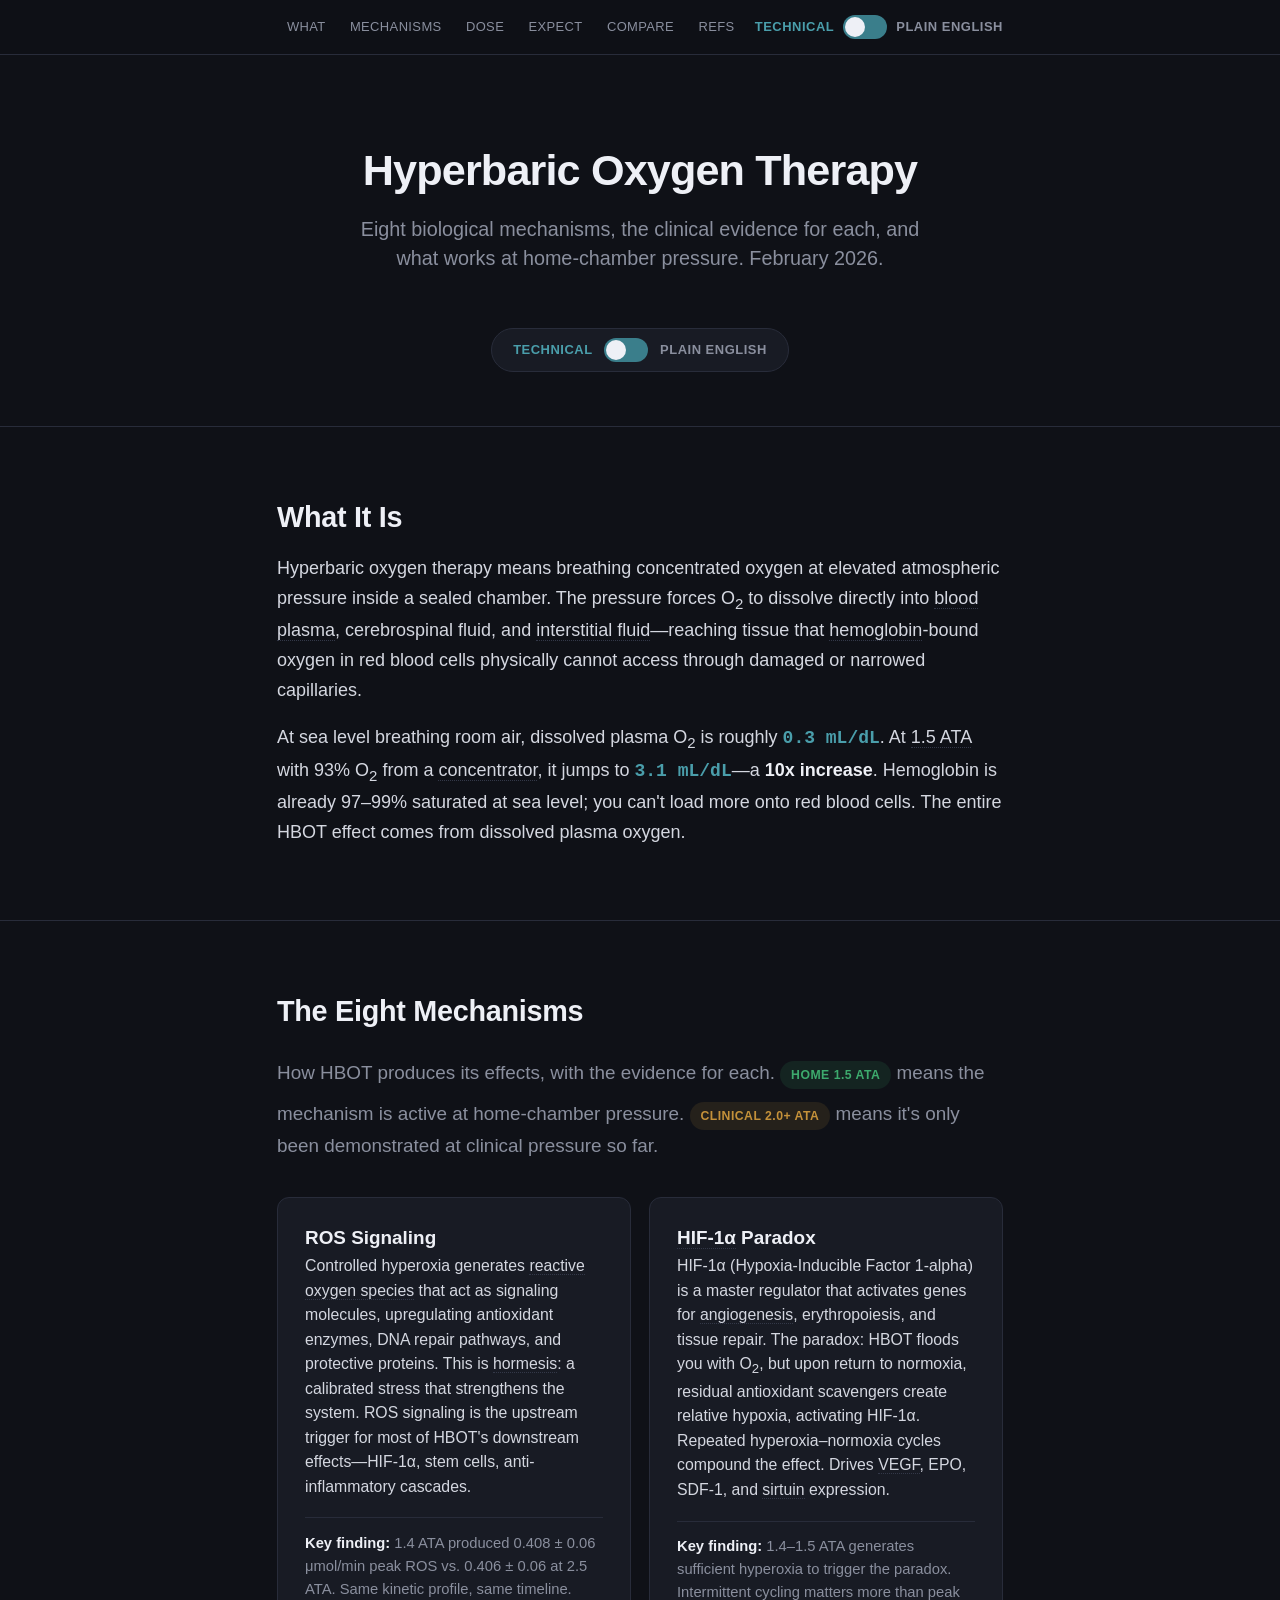
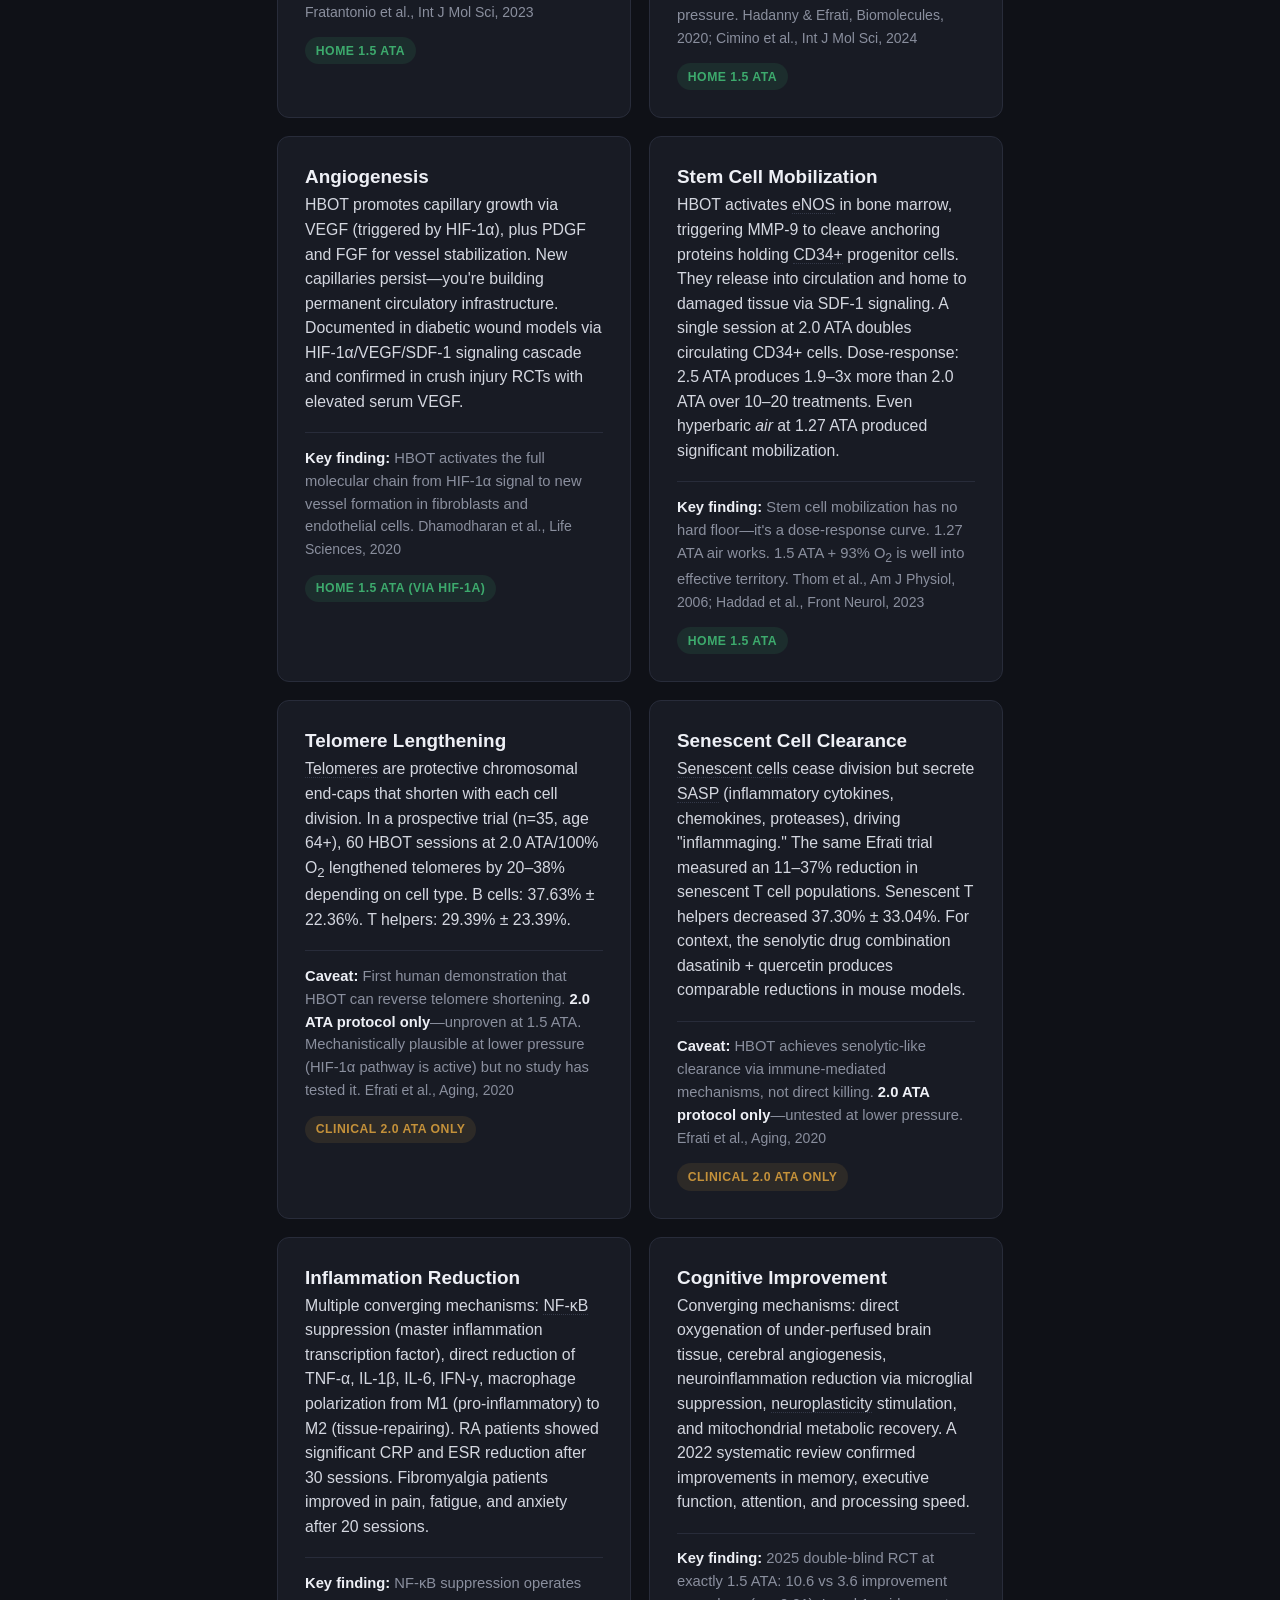
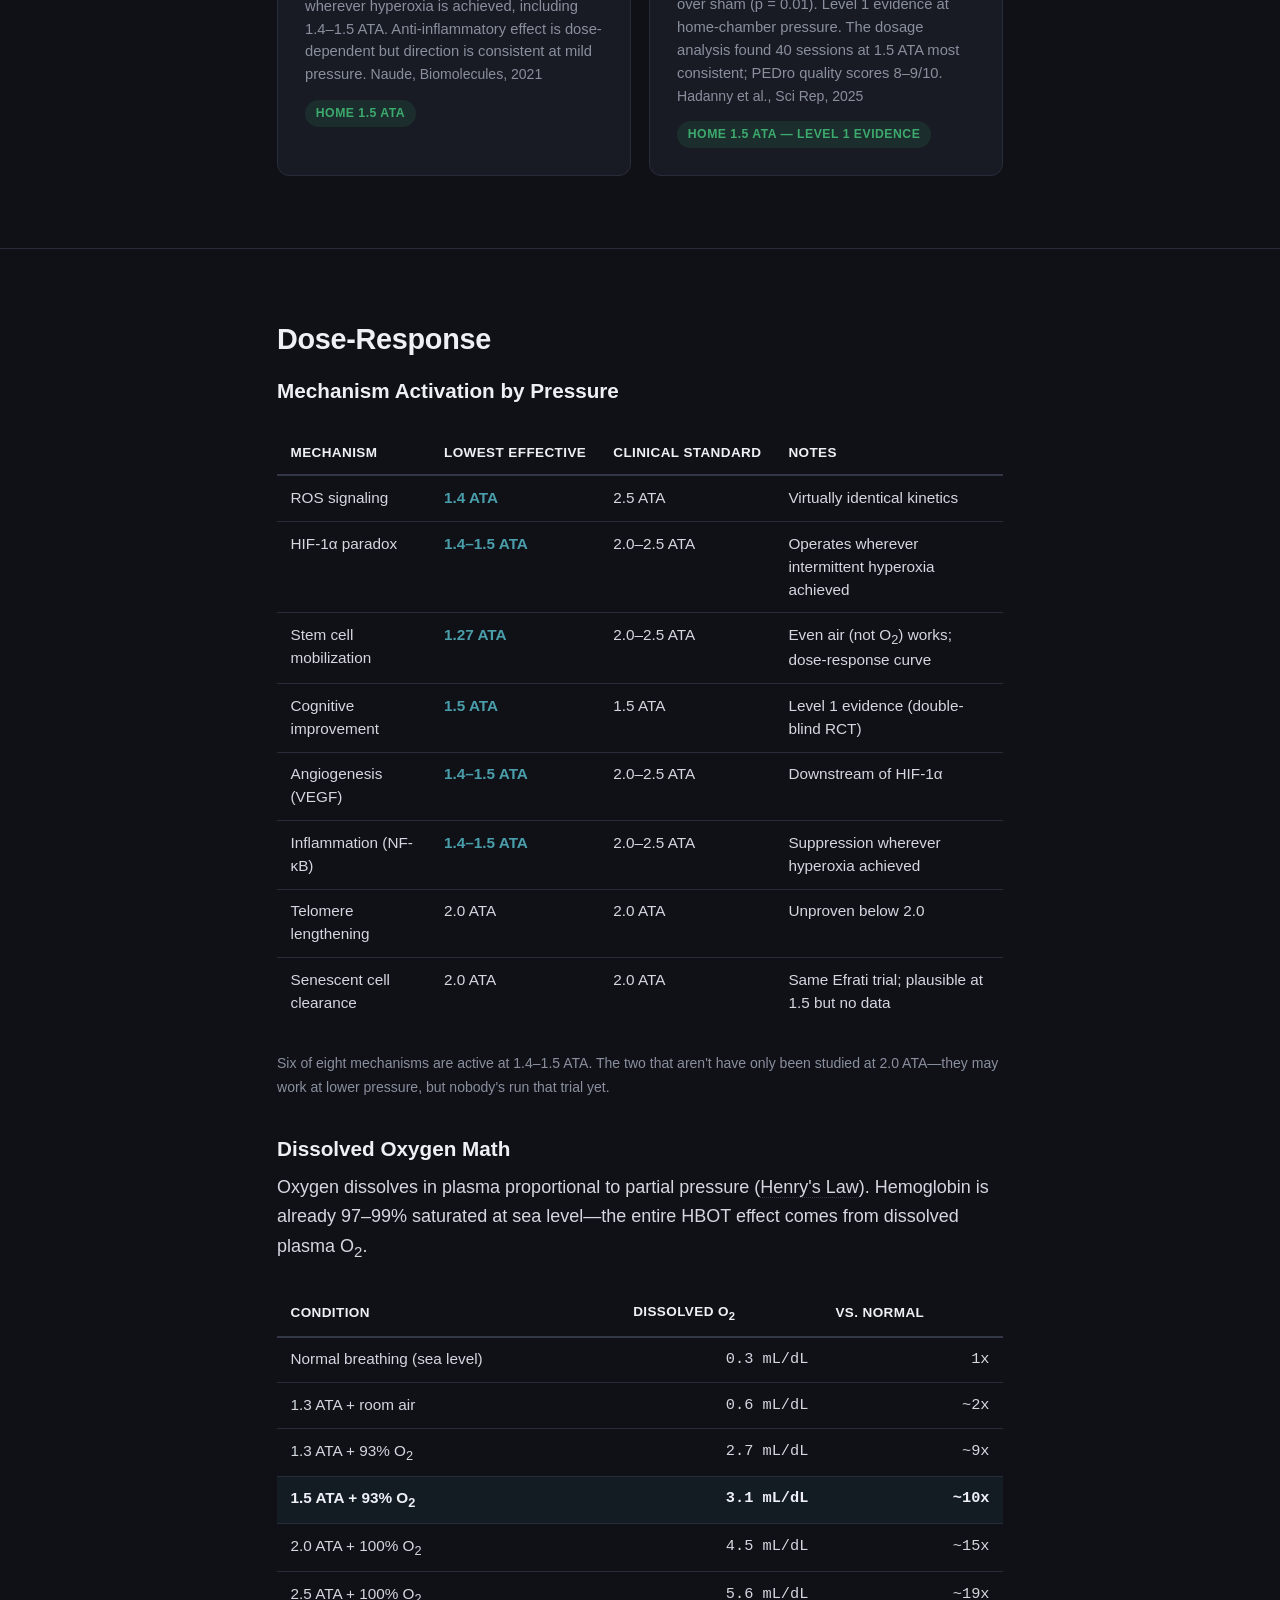
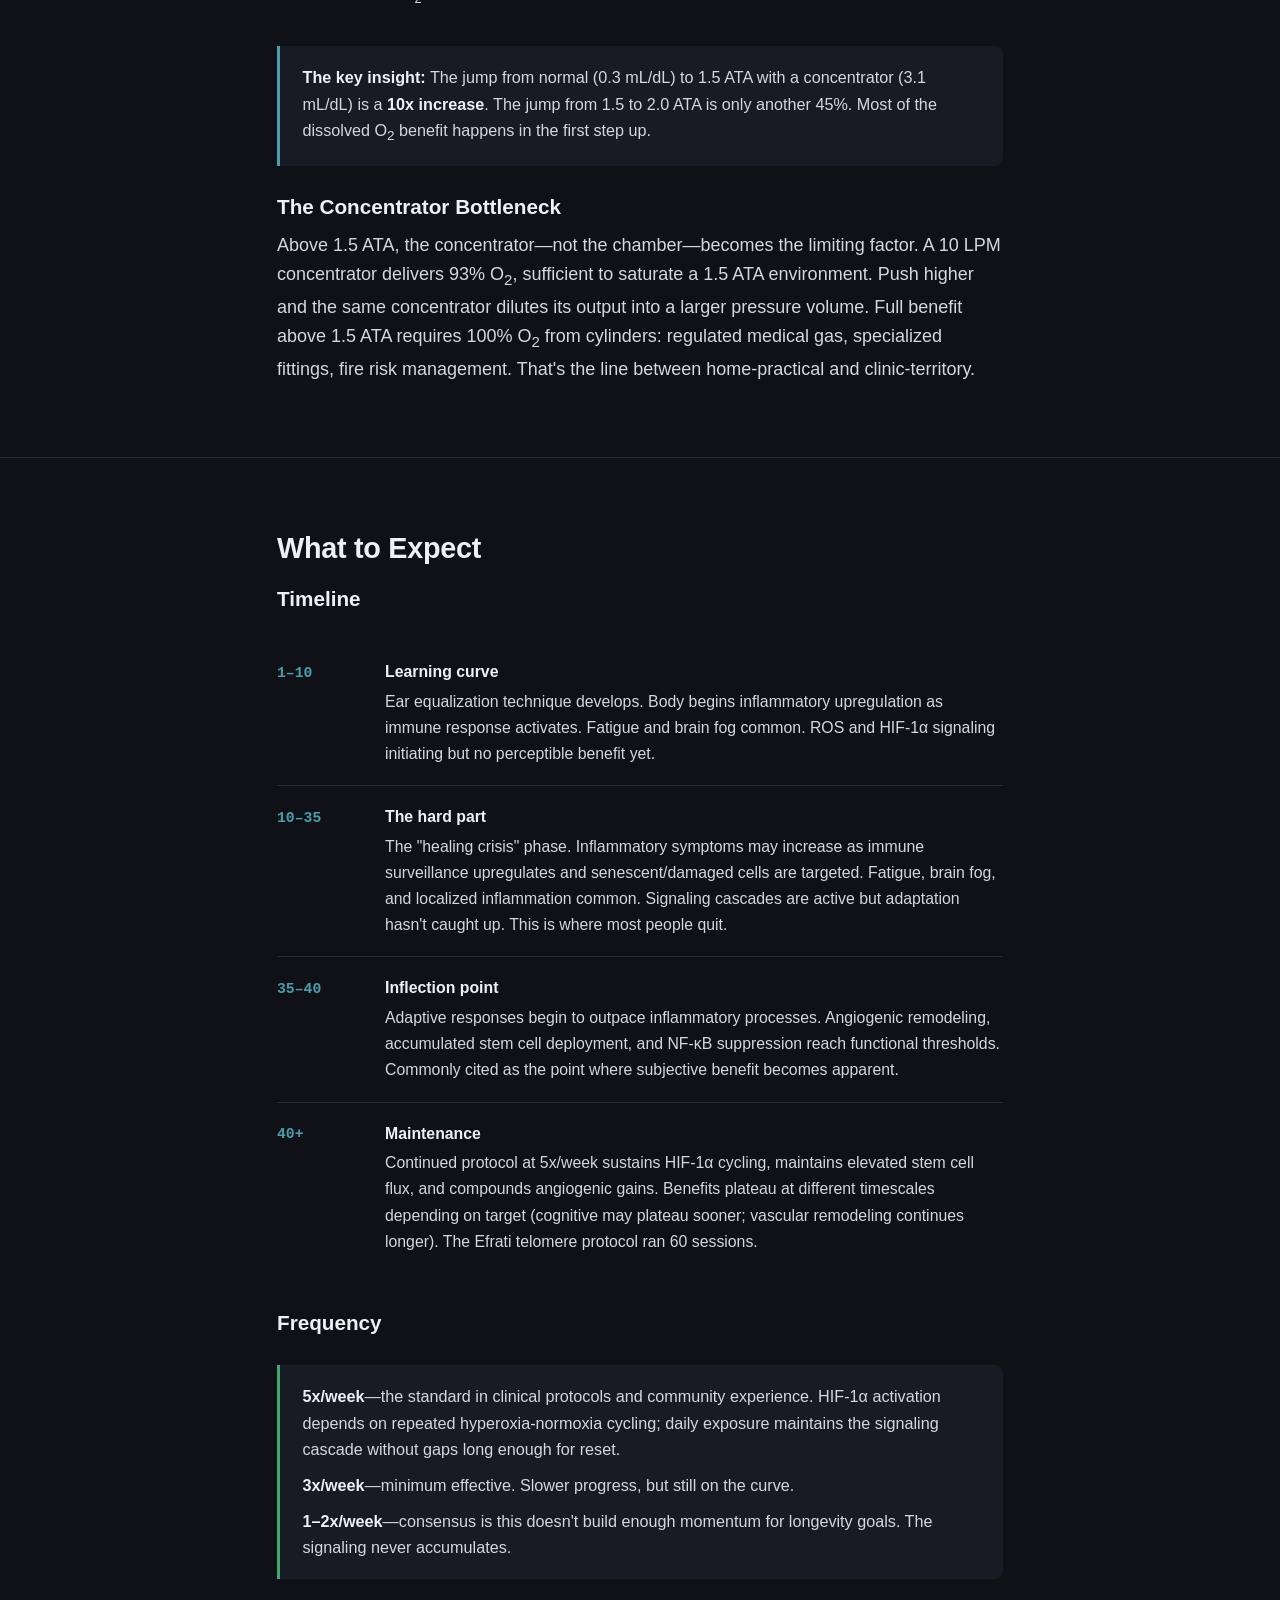
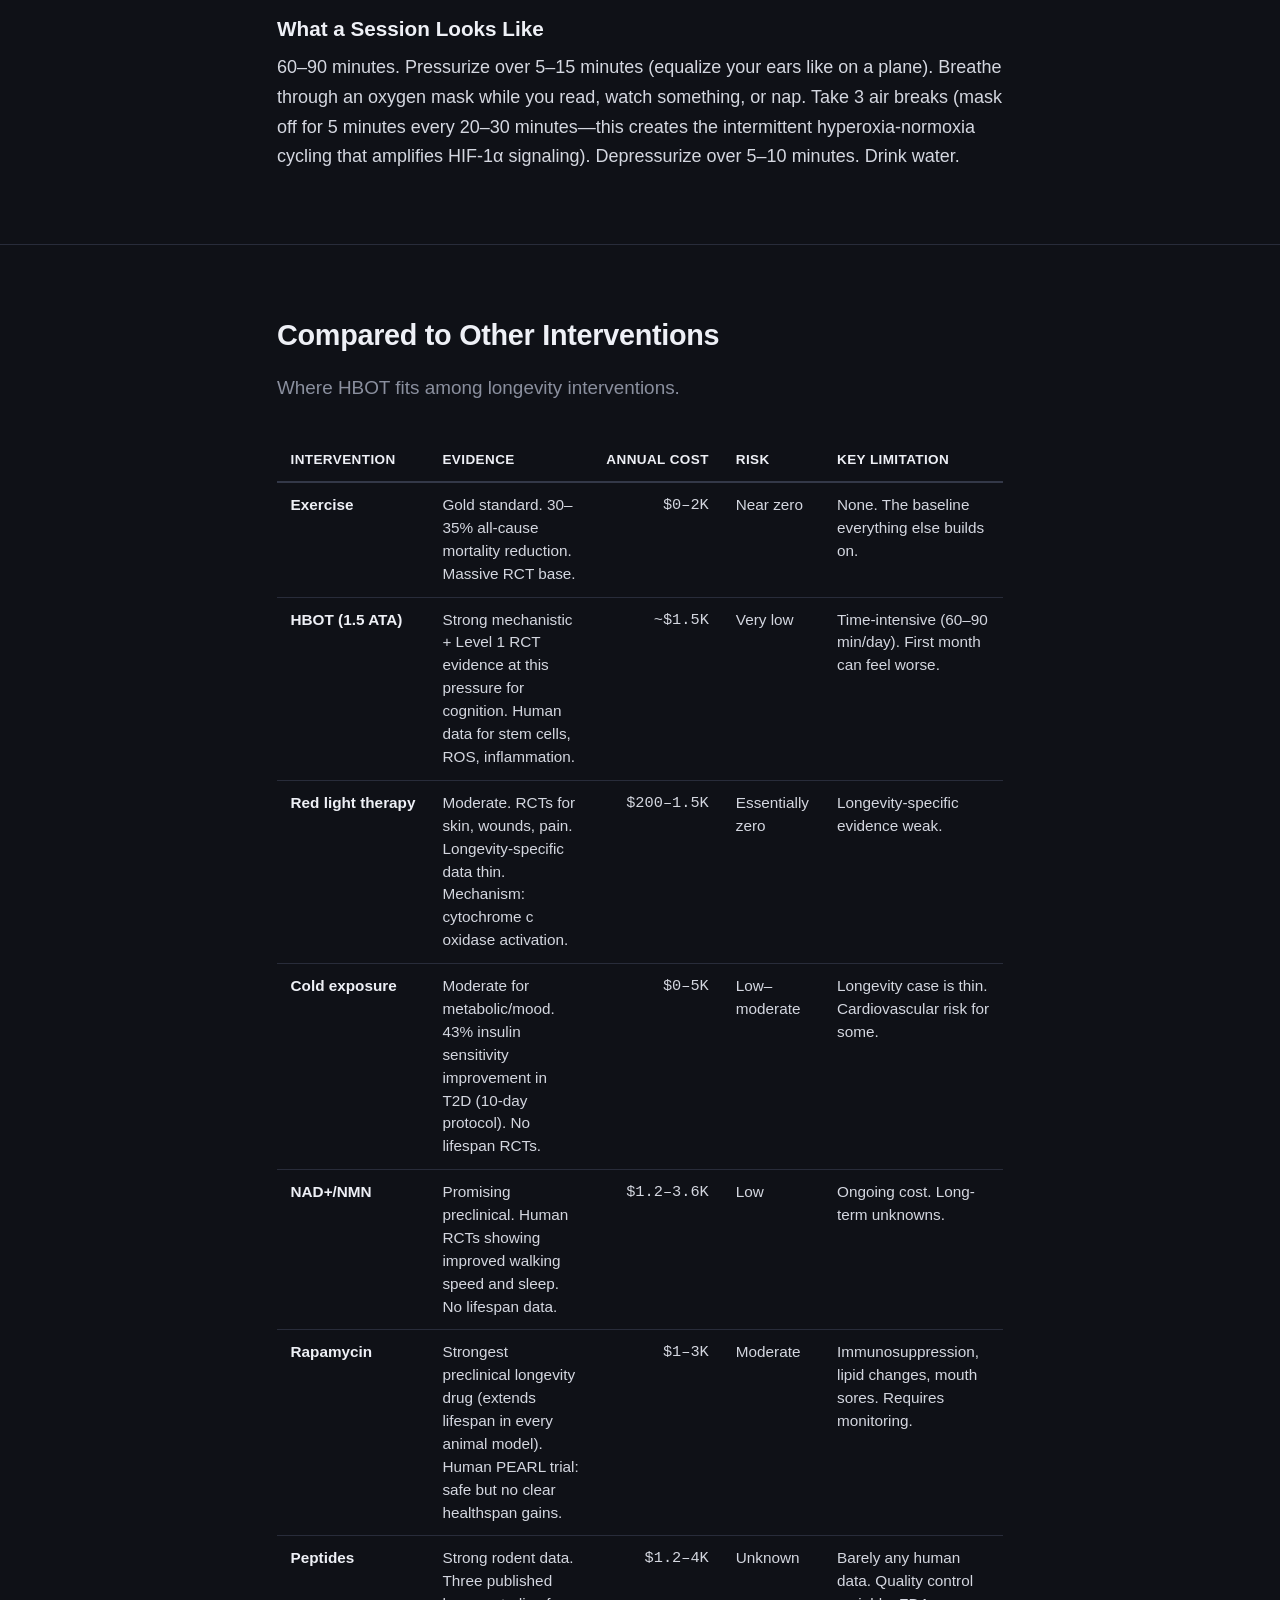
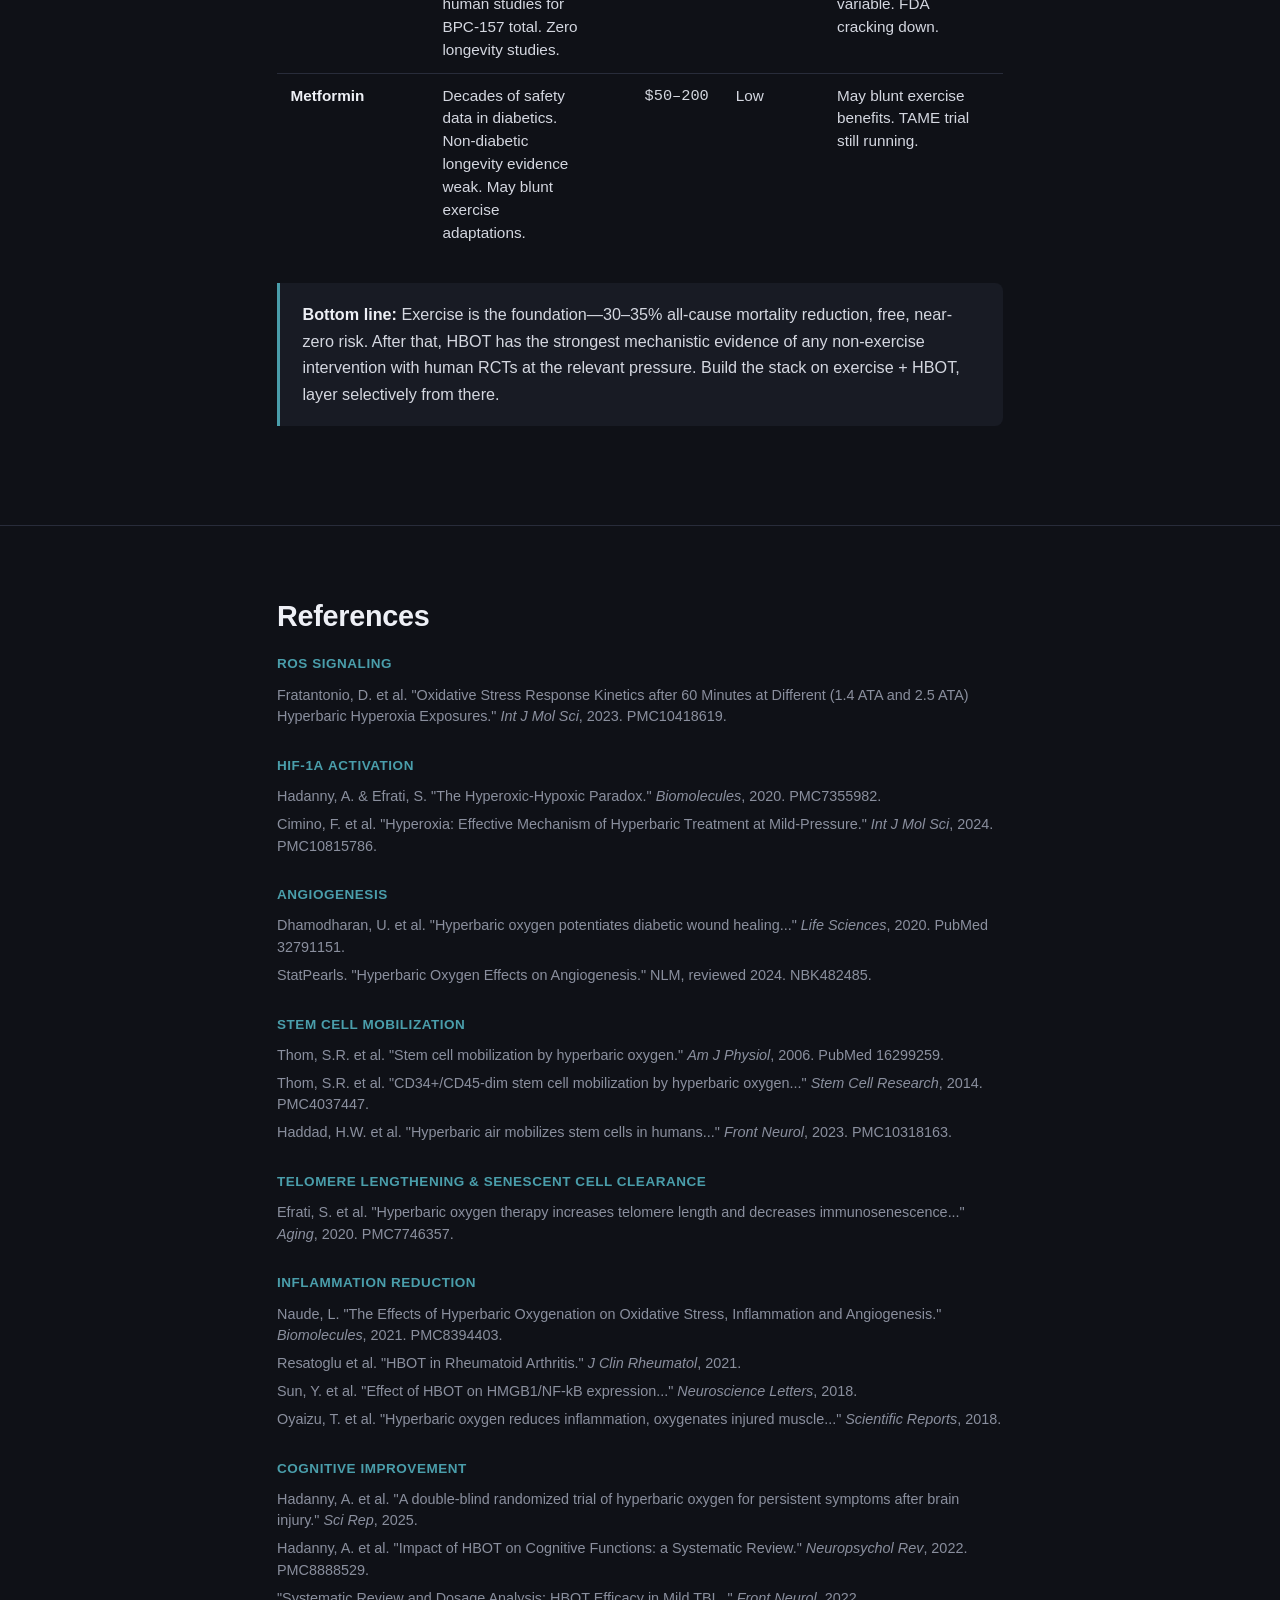
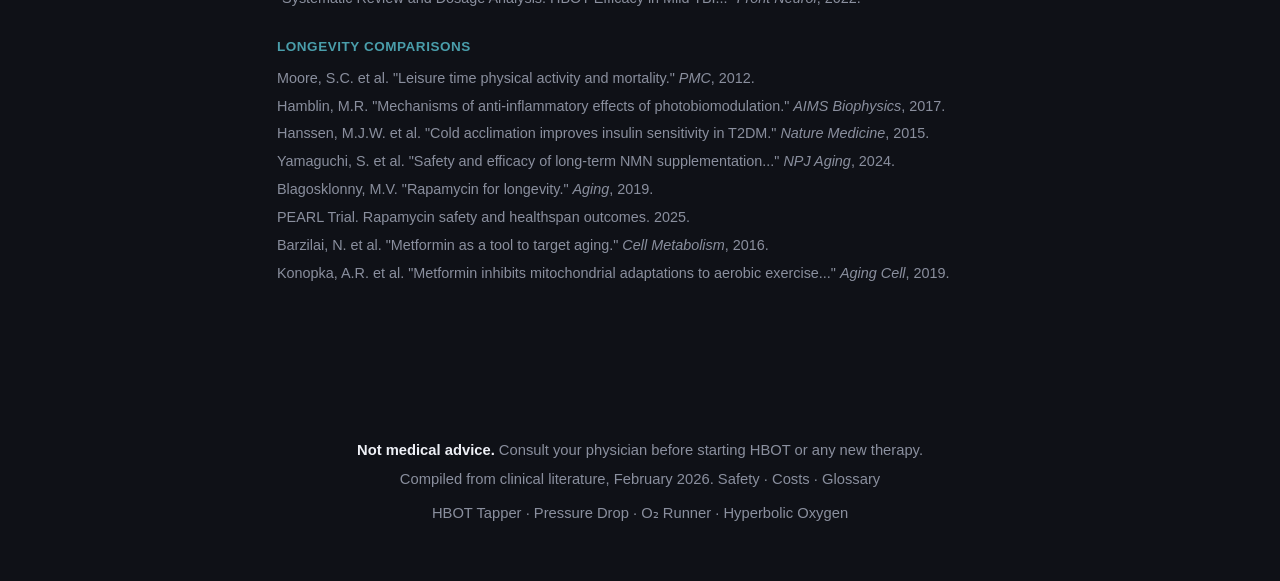
==== index.html @ 043cff7a "HBOT science site — initial deployment Eight-mechanism science reference, safety page, cost analysis" ====
<!DOCTYPE html>
<html lang="en">
<head>
<meta charset="UTF-8">
<meta name="viewport" content="width=device-width, initial-scale=1.0">
<title>HBOT Science</title>
<link rel="stylesheet" href="style.css">
</head>
<body class="mode-technical">

<!-- ── Sticky Nav ── -->
<nav class="sticky-nav">
  <div class="nav-inner">
    <div class="nav-links">
      <a href="#what">What</a>
      <a href="#mechanisms">Mechanisms</a>
      <a href="#dose">Dose</a>
      <a href="#expect">Expect</a>
      <a href="#compare">Compare</a>
      <a href="#refs">Refs</a>
      <div class="nav-divider"></div>
      <a href="safety.html">Safety</a>
      <a href="costs.html">Costs</a>
      <a href="glossary.html">Glossary</a>
    </div>
    <div class="toggle-wrap" id="nav-toggle">
      <span class="toggle-label active" id="nav-label-tech">Technical</span>
      <div class="toggle-track technical" id="nav-track">
        <div class="toggle-knob"></div>
      </div>
      <span class="toggle-label inactive" id="nav-label-plain">Plain English</span>
    </div>
  </div>
</nav>

<!-- ── Hero ── -->
<header class="hero">
  <div class="container">
    <h1>Hyperbaric Oxygen Therapy</h1>
    <p class="subtitle">Eight biological mechanisms, the clinical evidence for each, and what works at home-chamber pressure. February 2026.</p>
    <div class="hero-toggle">
      <span class="toggle-label" id="hero-label-tech">Technical</span>
      <div class="toggle-track technical" id="hero-track">
        <div class="toggle-knob"></div>
      </div>
      <span class="toggle-label" id="hero-label-plain">Plain English</span>
    </div>
  </div>
</header>

<!-- ── What It Is ── -->
<section id="what">
  <div class="container">
    <h2>What It Is</h2>

    <div class="tech">
      <p>Hyperbaric oxygen therapy means breathing concentrated oxygen at elevated atmospheric pressure inside a sealed chamber. The pressure forces O<sub>2</sub> to dissolve directly into <a class="term" href="glossary.html#plasma">blood plasma</a>, cerebrospinal fluid, and <a class="term" href="glossary.html#interstitial-fluid">interstitial fluid</a>&mdash;reaching tissue that <a class="term" href="glossary.html#hemoglobin">hemoglobin</a>-bound oxygen in red blood cells physically cannot access through damaged or narrowed capillaries.</p>
      <p>At sea level breathing room air, dissolved plasma O<sub>2</sub> is roughly <span class="stat">0.3 mL/dL</span>. At <a class="term" href="glossary.html#ata">1.5 ATA</a> with 93% O<sub>2</sub> from a <a class="term" href="glossary.html#concentrator">concentrator</a>, it jumps to <span class="stat">3.1 mL/dL</span>&mdash;a <strong>10x increase</strong>. Hemoglobin is already 97&ndash;99% saturated at sea level; you can't load more onto red blood cells. The entire HBOT effect comes from dissolved plasma oxygen.</p>
    </div>

    <div class="plain">
      <p>HBOT means sitting in a pressurized chamber and breathing concentrated oxygen. The pressure does something your lungs alone can't: it forces oxygen to dissolve directly into your <a class="term" href="glossary.html#plasma">blood plasma</a>, letting it reach tissues that your red blood cells can't squeeze into&mdash;areas with damaged or narrowed blood vessels.</p>
      <p>The result: roughly <strong>10x more oxygen reaching your tissues</strong> than normal breathing. Your red blood cells are already maxed out at sea level&mdash;HBOT works by a completely different delivery route.</p>
    </div>
  </div>
</section>

<!-- ── 8 Mechanisms ── -->
<section id="mechanisms">
  <div class="container">
    <h2>The Eight Mechanisms</h2>
    <p class="section-intro">
      <span class="tech">How HBOT produces its effects, with the evidence for each. <span class="badge badge-home">Home 1.5 ATA</span> means the mechanism is active at home-chamber pressure. <span class="badge badge-clinical">Clinical 2.0+ ATA</span> means it's only been demonstrated at clinical pressure so far.</span>
      <span class="plain">What HBOT actually does in your body. Green means it works at home-chamber pressure. Amber means the evidence so far is only from higher-pressure clinical chambers.</span>
    </p>

    <div class="mech-grid">

      <!-- 1. ROS Signaling -->
      <div class="mech-card">
        <h3>ROS Signaling</h3>
        <div class="plain-name plain">Your cells' repair trigger</div>
        <div class="tech">
          <p>Controlled hyperoxia generates <a class="term" href="glossary.html#ros">reactive oxygen species</a> that act as signaling molecules, upregulating antioxidant enzymes, DNA repair pathways, and protective proteins. This is <a class="term" href="glossary.html#hormesis">hormesis</a>: a calibrated stress that strengthens the system. ROS signaling is the upstream trigger for most of HBOT's downstream effects&mdash;HIF-1&alpha;, stem cells, anti-inflammatory cascades.</p>
          <p class="finding"><strong>Key finding:</strong> 1.4 ATA produced 0.408 &plusmn; 0.06 &mu;mol/min peak ROS vs. 0.406 &plusmn; 0.06 at 2.5 ATA. Same kinetic profile, same timeline. <span class="cite">Fratantonio et al., Int J Mol Sci, 2023</span></p>
        </div>
        <div class="plain">
          <p>A controlled burst of extra oxygen tells your cells to switch on their repair and defense programs. The same principle behind exercise adaptation: a small stress triggers a stronger baseline. This signal kicks off most of HBOT's other benefits.</p>
          <p class="finding"><strong>Key finding:</strong> Mild home-level pressure triggered the same cellular repair signal as clinical-grade pressure. <span class="cite">Fratantonio 2023</span></p>
        </div>
        <span class="badge badge-home">Home 1.5 ATA</span>
      </div>

      <!-- 2. HIF-1a Paradox -->
      <div class="mech-card">
        <h3><a class="term" href="glossary.html#hif1a">HIF-1&alpha;</a> Paradox</h3>
        <div class="plain-name plain">Building oxygen infrastructure between sessions</div>
        <div class="tech">
          <p>HIF-1&alpha; (Hypoxia-Inducible Factor 1-alpha) is a master regulator that activates genes for <a class="term" href="glossary.html#angiogenesis">angiogenesis</a>, erythropoiesis, and tissue repair. The paradox: HBOT floods you with O<sub>2</sub>, but upon return to normoxia, residual antioxidant scavengers create relative hypoxia, activating HIF-1&alpha;. Repeated hyperoxia&ndash;normoxia cycles compound the effect. Drives <a class="term" href="glossary.html#vegf">VEGF</a>, EPO, SDF-1, and <a class="term" href="glossary.html#sirtuin">sirtuin</a> expression.</p>
          <p class="finding"><strong>Key finding:</strong> 1.4&ndash;1.5 ATA generates sufficient hyperoxia to trigger the paradox. Intermittent cycling matters more than peak pressure. <span class="cite">Hadanny &amp; Efrati, Biomolecules, 2020; Cimino et al., Int J Mol Sci, 2024</span></p>
        </div>
        <div class="plain">
          <p>After each session, your body notices oxygen dropping back to normal and thinks "we need more oxygen capacity." So it builds new blood vessels, makes more red blood cells, and recruits repair cells. You benefit <em>between</em> sessions, not just during them. Daily sessions compound this effect over weeks and months.</p>
          <p class="finding"><strong>Key finding:</strong> Home-level pressure triggers this paradox. Consistency (daily sessions) matters more than intensity. <span class="cite">Hadanny &amp; Efrati 2020</span></p>
        </div>
        <span class="badge badge-home">Home 1.5 ATA</span>
      </div>

      <!-- 3. Angiogenesis -->
      <div class="mech-card">
        <h3>Angiogenesis</h3>
        <div class="plain-name plain">Growing new blood vessels</div>
        <div class="tech">
          <p>HBOT promotes capillary growth via VEGF (triggered by HIF-1&alpha;), plus PDGF and FGF for vessel stabilization. New capillaries persist&mdash;you're building permanent circulatory infrastructure. Documented in diabetic wound models via HIF-1&alpha;/VEGF/SDF-1 signaling cascade and confirmed in crush injury RCTs with elevated serum VEGF.</p>
          <p class="finding"><strong>Key finding:</strong> HBOT activates the full molecular chain from HIF-1&alpha; signal to new vessel formation in fibroblasts and endothelial cells. <span class="cite">Dhamodharan et al., Life Sciences, 2020</span></p>
        </div>
        <div class="plain">
          <p>Your body grows new tiny blood vessels, improving circulation to areas that weren't getting enough oxygen. Once built, these vessels stay. This helps with wound healing, exercise recovery, brain function, and any tissue that's been oxygen-starved.</p>
          <p class="finding"><strong>Key finding:</strong> HBOT activates the growth factors that build new blood vessels. Clinically proven in wound healing. <span class="cite">Dhamodharan 2020</span></p>
        </div>
        <span class="badge badge-home">Home 1.5 ATA (via HIF-1&alpha;)</span>
      </div>

      <!-- 4. Stem Cell Mobilization -->
      <div class="mech-card">
        <h3>Stem Cell Mobilization</h3>
        <div class="plain-name plain">Releasing your body's repair crew</div>
        <div class="tech">
          <p>HBOT activates <a class="term" href="glossary.html#enos">eNOS</a> in bone marrow, triggering MMP-9 to cleave anchoring proteins holding <a class="term" href="glossary.html#cd34">CD34+</a> progenitor cells. They release into circulation and home to damaged tissue via SDF-1 signaling. A single session at 2.0 ATA doubles circulating CD34+ cells. Dose-response: 2.5 ATA produces 1.9&ndash;3x more than 2.0 ATA over 10&ndash;20 treatments. Even hyperbaric <em>air</em> at 1.27 ATA produced significant mobilization.</p>
          <p class="finding"><strong>Key finding:</strong> Stem cell mobilization has no hard floor&mdash;it's a dose-response curve. 1.27 ATA air works. 1.5 ATA + 93% O<sub>2</sub> is well into effective territory. <span class="cite">Thom et al., Am J Physiol, 2006; Haddad et al., Front Neurol, 2023</span></p>
        </div>
        <div class="plain">
          <p>Your bone marrow contains repair cells (stem cells) that can fix damaged tissue throughout your body. HBOT tells your bone marrow to release more of them into your bloodstream. A single session doubles the number of circulating repair cells. Even very mild pressure works&mdash;it's a dial, not a switch.</p>
          <p class="finding"><strong>Key finding:</strong> Even pressure below what home chambers provide showed measurable stem cell release. <span class="cite">Thom 2006, Haddad 2023</span></p>
        </div>
        <span class="badge badge-home">Home 1.5 ATA</span>
      </div>

      <!-- 5. Telomere Lengthening -->
      <div class="mech-card">
        <h3>Telomere Lengthening</h3>
        <div class="plain-name plain">Reversing a biological aging clock</div>
        <div class="tech">
          <p><a class="term" href="glossary.html#telomeres">Telomeres</a> are protective chromosomal end-caps that shorten with each cell division. In a prospective trial (n=35, age 64+), 60 HBOT sessions at 2.0 ATA/100% O<sub>2</sub> lengthened telomeres by 20&ndash;38% depending on cell type. B cells: 37.63% &plusmn; 22.36%. T helpers: 29.39% &plusmn; 23.39%.</p>
          <p class="finding"><strong>Caveat:</strong> First human demonstration that HBOT can reverse telomere shortening. <strong>2.0 ATA protocol only</strong>&mdash;unproven at 1.5 ATA. Mechanistically plausible at lower pressure (HIF-1&alpha; pathway is active) but no study has tested it. <span class="cite">Efrati et al., Aging, 2020</span></p>
        </div>
        <div class="plain">
          <p>Telomeres are like the plastic tips on shoelaces&mdash;they protect your DNA but get shorter every time your cells divide. A clinical trial with adults over 64 showed HBOT made them 20&ndash;38% longer over 60 sessions. That's equivalent to reversing years of biological aging in those cell populations.</p>
          <p class="finding"><strong>Caveat:</strong> This result required clinical-grade pressure (2.0 ATA). Home chambers can't replicate this protocol. It <em>might</em> work at lower pressure, but nobody's tested it yet. <span class="cite">Efrati 2020</span></p>
        </div>
        <span class="badge badge-clinical">Clinical 2.0 ATA only</span>
      </div>

      <!-- 6. Senescent Cell Clearance -->
      <div class="mech-card">
        <h3>Senescent Cell Clearance</h3>
        <div class="plain-name plain">Clearing out zombie cells</div>
        <div class="tech">
          <p><a class="term" href="glossary.html#senescent">Senescent cells</a> cease division but secrete <a class="term" href="glossary.html#sasp">SASP</a> (inflammatory cytokines, chemokines, proteases), driving "inflammaging." The same Efrati trial measured an 11&ndash;37% reduction in senescent T cell populations. Senescent T helpers decreased 37.30% &plusmn; 33.04%. For context, the senolytic drug combination dasatinib + quercetin produces comparable reductions in mouse models.</p>
          <p class="finding"><strong>Caveat:</strong> HBOT achieves senolytic-like clearance via immune-mediated mechanisms, not direct killing. <strong>2.0 ATA protocol only</strong>&mdash;untested at lower pressure. <span class="cite">Efrati et al., Aging, 2020</span></p>
        </div>
        <div class="plain">
          <p>As you age, some cells stop working but don't get recycled. They sit there releasing inflammatory molecules that damage everything around them&mdash;"zombie cells." The same clinical trial that showed telomere lengthening also showed HBOT reduced these zombie cells by 11&ndash;37%. The pharmaceutical industry is spending billions trying to achieve this with drugs.</p>
          <p class="finding"><strong>Caveat:</strong> Same as telomeres&mdash;demonstrated only at 2.0 ATA clinical pressure. Not yet tested at home-chamber levels. <span class="cite">Efrati 2020</span></p>
        </div>
        <span class="badge badge-clinical">Clinical 2.0 ATA only</span>
      </div>

      <!-- 7. Inflammation Reduction -->
      <div class="mech-card">
        <h3>Inflammation Reduction</h3>
        <div class="plain-name plain">Turning down chronic inflammation</div>
        <div class="tech">
          <p>Multiple converging mechanisms: <a class="term" href="glossary.html#nfkb">NF-&kappa;B</a> suppression (master inflammation transcription factor), direct reduction of TNF-&alpha;, IL-1&beta;, IL-6, IFN-&gamma;, macrophage polarization from M1 (pro-inflammatory) to M2 (tissue-repairing). RA patients showed significant CRP and ESR reduction after 30 sessions. Fibromyalgia patients improved in pain, fatigue, and anxiety after 20 sessions.</p>
          <p class="finding"><strong>Key finding:</strong> NF-&kappa;B suppression operates wherever hyperoxia is achieved, including 1.4&ndash;1.5 ATA. Anti-inflammatory effect is dose-dependent but direction is consistent at mild pressure. <span class="cite">Naude, Biomolecules, 2021</span></p>
        </div>
        <div class="plain">
          <p>Chronic low-grade inflammation drives heart disease, cognitive decline, autoimmune conditions, chronic pain, and accelerated aging. HBOT suppresses the master switch for inflammatory genes and directly reduces the molecules that cause pain, swelling, and fatigue. Patients with rheumatoid arthritis and fibromyalgia showed significant improvement.</p>
          <p class="finding"><strong>Key finding:</strong> The anti-inflammatory mechanism works at home-chamber pressure. Daily mild sessions may match or exceed weekly clinical sessions through accumulated exposure. <span class="cite">Naude 2021</span></p>
        </div>
        <span class="badge badge-home">Home 1.5 ATA</span>
      </div>

      <!-- 8. Cognitive Improvement -->
      <div class="mech-card">
        <h3>Cognitive Improvement</h3>
        <div class="plain-name plain">More oxygen to the brain</div>
        <div class="tech">
          <p>Converging mechanisms: direct oxygenation of under-perfused brain tissue, cerebral angiogenesis, neuroinflammation reduction via microglial suppression, <a class="term" href="glossary.html#neuroplasticity">neuroplasticity</a> stimulation, and mitochondrial metabolic recovery. A 2022 systematic review confirmed improvements in memory, executive function, attention, and processing speed.</p>
          <p class="finding"><strong>Key finding:</strong> 2025 double-blind RCT at exactly 1.5 ATA: 10.6 vs 3.6 improvement over sham (p = 0.01). Level 1 evidence at home-chamber pressure. The dosage analysis found 40 sessions at 1.5 ATA most consistent; PEDro quality scores 8&ndash;9/10. <span class="cite">Hadanny et al., Sci Rep, 2025</span></p>
        </div>
        <div class="plain">
          <p>Your brain uses 20% of your body's oxygen despite being 2% of your weight. When oxygen delivery declines&mdash;from injury, aging, or inflammation&mdash;cognitive function declines with it. HBOT improves brain function by delivering oxygen to starved tissue, growing new blood vessels in the brain, and reducing neuroinflammation.</p>
          <p class="finding"><strong>Key finding:</strong> A gold-standard clinical trial (double-blind, randomized) at 1.5 ATA&mdash;exactly home-chamber pressure&mdash;showed significant cognitive improvement over placebo. 40 sessions was the sweet spot. <span class="cite">Hadanny 2025</span></p>
        </div>
        <span class="badge badge-home">Home 1.5 ATA &mdash; Level 1 evidence</span>
      </div>

    </div>
  </div>
</section>

<!-- ── Dose-Response ── -->
<section id="dose">
  <div class="container">
    <h2>Dose-Response</h2>

    <div class="tech">
      <h3>Mechanism Activation by Pressure</h3>
      <div class="table-wrap">
        <table>
          <thead>
            <tr><th>Mechanism</th><th>Lowest Effective</th><th>Clinical Standard</th><th>Notes</th></tr>
          </thead>
          <tbody>
            <tr><td>ROS signaling</td><td class="accent">1.4 ATA</td><td>2.5 ATA</td><td>Virtually identical kinetics</td></tr>
            <tr><td>HIF-1&alpha; paradox</td><td class="accent">1.4&ndash;1.5 ATA</td><td>2.0&ndash;2.5 ATA</td><td>Operates wherever intermittent hyperoxia achieved</td></tr>
            <tr><td>Stem cell mobilization</td><td class="accent">1.27 ATA</td><td>2.0&ndash;2.5 ATA</td><td>Even air (not O<sub>2</sub>) works; dose-response curve</td></tr>
            <tr><td>Cognitive improvement</td><td class="accent">1.5 ATA</td><td>1.5 ATA</td><td>Level 1 evidence (double-blind RCT)</td></tr>
            <tr><td>Angiogenesis (VEGF)</td><td class="accent">1.4&ndash;1.5 ATA</td><td>2.0&ndash;2.5 ATA</td><td>Downstream of HIF-1&alpha;</td></tr>
            <tr><td>Inflammation (NF-&kappa;B)</td><td class="accent">1.4&ndash;1.5 ATA</td><td>2.0&ndash;2.5 ATA</td><td>Suppression wherever hyperoxia achieved</td></tr>
            <tr><td>Telomere lengthening</td><td>2.0 ATA</td><td>2.0 ATA</td><td>Unproven below 2.0</td></tr>
            <tr><td>Senescent cell clearance</td><td>2.0 ATA</td><td>2.0 ATA</td><td>Same Efrati trial; plausible at 1.5 but no data</td></tr>
          </tbody>
        </table>
      </div>
      <p class="table-note">Six of eight mechanisms are active at 1.4&ndash;1.5 ATA. The two that aren't have only been studied at 2.0 ATA&mdash;they may work at lower pressure, but nobody's run that trial yet.</p>
    </div>

    <div class="plain">
      <h3>What Works at Home Pressure vs. What Needs a Clinic</h3>
      <div class="table-wrap">
        <table>
          <thead>
            <tr><th>Mechanism</th><th>Works at Home?</th><th>Notes</th></tr>
          </thead>
          <tbody>
            <tr><td>Cellular repair signal (ROS)</td><td class="accent">Yes</td><td>Identical to clinical-grade chambers</td></tr>
            <tr><td>Oxygen infrastructure building (HIF-1&alpha;)</td><td class="accent">Yes</td><td>Daily home use may beat occasional clinic visits</td></tr>
            <tr><td>Stem cell release</td><td class="accent">Yes</td><td>Even milder pressure than home chambers works</td></tr>
            <tr><td>Brain function improvement</td><td class="accent">Yes</td><td>Gold-standard trial done at exactly home pressure</td></tr>
            <tr><td>New blood vessel growth</td><td class="accent">Yes</td><td>Triggered by the same pathway as HIF-1&alpha;</td></tr>
            <tr><td>Inflammation reduction</td><td class="accent">Yes</td><td>The mechanism works wherever extra oxygen is present</td></tr>
            <tr><td>Telomere lengthening</td><td>Unproven</td><td>Only tested at clinical pressure so far</td></tr>
            <tr><td>Zombie cell clearance</td><td>Unproven</td><td>Plausible but no data yet</td></tr>
          </tbody>
        </table>
      </div>
      <p class="table-note">Six of eight mechanisms work at home pressure. The other two might&mdash;they just haven't been tested yet.</p>
    </div>

    <h3 style="margin-top: 2rem;">Dissolved Oxygen Math</h3>
    <div class="tech">
      <p>Oxygen dissolves in plasma proportional to partial pressure (<a class="term" href="glossary.html#henrys-law">Henry's Law</a>). Hemoglobin is already 97&ndash;99% saturated at sea level&mdash;the entire HBOT effect comes from dissolved plasma O<sub>2</sub>.</p>
    </div>
    <div class="plain">
      <p>Your red blood cells are already carrying as much oxygen as they can. HBOT works by dissolving extra oxygen directly into your blood plasma. Here's how much:</p>
    </div>

    <div class="table-wrap">
      <table>
        <thead>
          <tr><th>Condition</th><th>Dissolved O<sub>2</sub></th><th>vs. Normal</th></tr>
        </thead>
        <tbody>
          <tr><td>Normal breathing (sea level)</td><td class="num">0.3 mL/dL</td><td class="num">1x</td></tr>
          <tr><td>1.3 ATA + room air</td><td class="num">0.6 mL/dL</td><td class="num">~2x</td></tr>
          <tr><td>1.3 ATA + 93% O<sub>2</sub></td><td class="num">2.7 mL/dL</td><td class="num">~9x</td></tr>
          <tr class="row-highlight"><td><strong>1.5 ATA + 93% O<sub>2</sub></strong></td><td class="num"><strong>3.1 mL/dL</strong></td><td class="num"><strong>~10x</strong></td></tr>
          <tr><td>2.0 ATA + 100% O<sub>2</sub></td><td class="num">4.5 mL/dL</td><td class="num">~15x</td></tr>
          <tr><td>2.5 ATA + 100% O<sub>2</sub></td><td class="num">5.6 mL/dL</td><td class="num">~19x</td></tr>
        </tbody>
      </table>
    </div>

    <div class="callout">
      <p><strong>The key insight:</strong> <span class="tech">The jump from normal (0.3 mL/dL) to 1.5 ATA with a concentrator (3.1 mL/dL) is a <strong>10x increase</strong>. The jump from 1.5 to 2.0 ATA is only another 45%. Most of the dissolved O<sub>2</sub> benefit happens in the first step up.</span><span class="plain">Going from normal breathing to a home chamber gives you <strong>10x more dissolved oxygen</strong>. Going from a home chamber to a clinical one adds only 45% more. You get most of the benefit from the first step.</span></p>
    </div>

    <div class="tech">
      <h3 style="margin-top: 1.5rem;">The Concentrator Bottleneck</h3>
      <p>Above 1.5 ATA, the concentrator&mdash;not the chamber&mdash;becomes the limiting factor. A 10 LPM concentrator delivers 93% O<sub>2</sub>, sufficient to saturate a 1.5 ATA environment. Push higher and the same concentrator dilutes its output into a larger pressure volume. Full benefit above 1.5 ATA requires 100% O<sub>2</sub> from cylinders: regulated medical gas, specialized fittings, fire risk management. That's the line between home-practical and clinic-territory.</p>
    </div>
    <div class="plain">
      <h3 style="margin-top: 1.5rem;">Why 1.5 ATA Is the Home Sweet Spot</h3>
      <p>The oxygen machine (concentrator) can feed enough oxygen to fully saturate a 1.5 ATA chamber. Push the pressure higher and the machine can't keep up&mdash;you're adding pressure but not proportionally adding oxygen. Getting full benefit above 1.5 ATA requires medical-grade oxygen tanks, which is a fundamentally different (and more expensive, more complex) setup.</p>
    </div>
  </div>
</section>

<!-- ── What to Expect ── -->
<section id="expect">
  <div class="container">
    <h2>What to Expect</h2>

    <h3>Timeline</h3>
    <div class="timeline">
      <div class="timeline-item">
        <div class="timeline-phase">1&ndash;10</div>
        <div class="timeline-content">
          <strong>Learning curve</strong>
          <span class="tech">Ear equalization technique develops. Body begins inflammatory upregulation as immune response activates. Fatigue and brain fog common. ROS and HIF-1&alpha; signaling initiating but no perceptible benefit yet.</span>
          <span class="plain">You're learning to equalize your ears and getting used to the chamber. Most people feel more tired than usual. That's normal&mdash;your body is ramping up its repair response, and that takes energy.</span>
        </div>
      </div>
      <div class="timeline-item">
        <div class="timeline-phase">10&ndash;35</div>
        <div class="timeline-content">
          <strong>The hard part</strong>
          <span class="tech">The "healing crisis" phase. Inflammatory symptoms may increase as immune surveillance upregulates and senescent/damaged cells are targeted. Fatigue, brain fog, and localized inflammation common. Signaling cascades are active but adaptation hasn't caught up. This is where most people quit.</span>
          <span class="plain">This is where it often feels worse before it gets better. More fatigue, maybe brain fog, sometimes old injuries flaring up. Your body is doing repair work and the cleanup creates temporary inflammation. This is where people quit&mdash;right before it starts working.</span>
        </div>
      </div>
      <div class="timeline-item">
        <div class="timeline-phase">35&ndash;40</div>
        <div class="timeline-content">
          <strong>Inflection point</strong>
          <span class="tech">Adaptive responses begin to outpace inflammatory processes. Angiogenic remodeling, accumulated stem cell deployment, and NF-&kappa;B suppression reach functional thresholds. Commonly cited as the point where subjective benefit becomes apparent.</span>
          <span class="plain">The corner. New blood vessels have been growing, repair cells have been working, inflammation is coming down. People start noticing they feel better&mdash;clearer thinking, more energy, less pain.</span>
        </div>
      </div>
      <div class="timeline-item">
        <div class="timeline-phase">40+</div>
        <div class="timeline-content">
          <strong>Maintenance</strong>
          <span class="tech">Continued protocol at 5x/week sustains HIF-1&alpha; cycling, maintains elevated stem cell flux, and compounds angiogenic gains. Benefits plateau at different timescales depending on target (cognitive may plateau sooner; vascular remodeling continues longer). The Efrati telomere protocol ran 60 sessions.</span>
          <span class="plain">You've built momentum. Ongoing sessions maintain and extend the benefits. Many longevity-focused users continue indefinitely. The telomere study ran 60 sessions. Some people use it for years.</span>
        </div>
      </div>
    </div>

    <h3 style="margin-top: 2rem;">Frequency</h3>
    <div class="callout callout-green">
      <p><strong>5x/week</strong>&mdash;the standard in clinical protocols and community experience. <span class="tech">HIF-1&alpha; activation depends on repeated hyperoxia-normoxia cycling; daily exposure maintains the signaling cascade without gaps long enough for reset.</span><span class="plain">Daily sessions keep the repair signal going. Too many gaps and the cycle resets.</span></p>
      <p><strong>3x/week</strong>&mdash;minimum effective. Slower progress, but still on the curve.</p>
      <p><strong>1&ndash;2x/week</strong>&mdash;consensus is this doesn't build enough momentum for longevity goals. The signaling never accumulates.</p>
    </div>

    <h3 style="margin-top: 2rem;">What a Session Looks Like</h3>
    <p>60&ndash;90 minutes. Pressurize over 5&ndash;15 minutes (equalize your ears like on a plane). Breathe through an oxygen mask while you read, watch something, or nap. Take 3 air breaks (mask off for 5 minutes every 20&ndash;30 minutes<span class="tech">&mdash;this creates the intermittent hyperoxia-normoxia cycling that amplifies HIF-1&alpha; signaling</span><span class="plain">&mdash;this on/off pattern amplifies the repair signal</span>). Depressurize over 5&ndash;10 minutes. Drink water.</p>
  </div>
</section>

<!-- ── Compared to Other Interventions ── -->
<section id="compare">
  <div class="container">
    <h2>Compared to Other Interventions</h2>
    <p class="section-intro">Where HBOT fits among longevity interventions.</p>

    <div class="table-wrap">
      <table class="cmp-table">
        <thead>
          <tr><th>Intervention</th><th>Evidence</th><th>Annual Cost</th><th>Risk</th><th>Key Limitation</th></tr>
        </thead>
        <tbody>
          <tr>
            <td>Exercise</td>
            <td><span class="tech">Gold standard. 30&ndash;35% all-cause mortality reduction. Massive RCT base.</span><span class="plain">Best thing you can do. Decades of proof. Reduces death risk by a third.</span></td>
            <td class="num">$0&ndash;2K</td>
            <td>Near zero</td>
            <td>None. The baseline everything else builds on.</td>
          </tr>
          <tr>
            <td>HBOT (1.5 ATA)</td>
            <td><span class="tech">Strong mechanistic + Level 1 RCT evidence at this pressure for cognition. Human data for stem cells, ROS, inflammation.</span><span class="plain">Strong science with real clinical trials at home pressure. Multiple proven mechanisms.</span></td>
            <td class="num">~$1.5K</td>
            <td>Very low</td>
            <td>Time-intensive (60&ndash;90 min/day). First month can feel worse.</td>
          </tr>
          <tr>
            <td>Red light therapy</td>
            <td><span class="tech">Moderate. RCTs for skin, wounds, pain. Longevity-specific data thin. Mechanism: cytochrome c oxidase activation.</span><span class="plain">Moderate. Proven for skin and pain. Longevity evidence thin. Different mechanism than HBOT.</span></td>
            <td class="num">$200&ndash;1.5K</td>
            <td>Essentially zero</td>
            <td>Longevity-specific evidence weak.</td>
          </tr>
          <tr>
            <td>Cold exposure</td>
            <td><span class="tech">Moderate for metabolic/mood. 43% insulin sensitivity improvement in T2D (10-day protocol). No lifespan RCTs.</span><span class="plain">Good for metabolism and mood. No longevity-specific trials yet.</span></td>
            <td class="num">$0&ndash;5K</td>
            <td>Low&ndash;moderate</td>
            <td>Longevity case is thin. Cardiovascular risk for some.</td>
          </tr>
          <tr>
            <td>NAD+/NMN</td>
            <td><span class="tech">Promising preclinical. Human RCTs showing improved walking speed and sleep. No lifespan data.</span><span class="plain">Promising early science. Improves energy markers but no proof it extends life.</span></td>
            <td class="num">$1.2&ndash;3.6K</td>
            <td>Low</td>
            <td>Ongoing cost. Long-term unknowns.</td>
          </tr>
          <tr>
            <td>Rapamycin</td>
            <td><span class="tech">Strongest preclinical longevity drug (extends lifespan in every animal model). Human PEARL trial: safe but no clear healthspan gains.</span><span class="plain">Extends life in every animal tested. Human evidence still catching up. Real side effects.</span></td>
            <td class="num">$1&ndash;3K</td>
            <td>Moderate</td>
            <td>Immunosuppression, lipid changes, mouth sores. Requires monitoring.</td>
          </tr>
          <tr>
            <td>Peptides</td>
            <td><span class="tech">Strong rodent data. Three published human studies for BPC-157 total. Zero longevity studies.</span><span class="plain">Impressive animal results. Almost no human evidence. Legal gray area.</span></td>
            <td class="num">$1.2&ndash;4K</td>
            <td>Unknown</td>
            <td>Barely any human data. Quality control variable. FDA cracking down.</td>
          </tr>
          <tr>
            <td>Metformin</td>
            <td><span class="tech">Decades of safety data in diabetics. Non-diabetic longevity evidence weak. May blunt exercise adaptations.</span><span class="plain">Very safe (used for decades in diabetes). Unproven for longevity in healthy people. May reduce exercise benefits.</span></td>
            <td class="num">$50&ndash;200</td>
            <td>Low</td>
            <td>May blunt exercise benefits. TAME trial still running.</td>
          </tr>
        </tbody>
      </table>
    </div>

    <div class="callout" style="margin-top: 1.5rem;">
      <p><span class="tech"><strong>Bottom line:</strong> Exercise is the foundation&mdash;30&ndash;35% all-cause mortality reduction, free, near-zero risk. After that, HBOT has the strongest mechanistic evidence of any non-exercise intervention with human RCTs at the relevant pressure. Build the stack on exercise + HBOT, layer selectively from there.</span><span class="plain"><strong>Bottom line:</strong> Exercise first, always. Nothing on this list comes close. After that, HBOT has the strongest scientific evidence of any non-exercise intervention, backed by randomized clinical trials at the relevant pressure. The rest have thinner evidence, higher risk, or both.</span></p>
    </div>
  </div>
</section>

<!-- ── References ── -->
<section id="refs">
  <div class="container">
    <h2>References</h2>

    <div class="ref-section">
      <h4>ROS Signaling</h4>
      <p>Fratantonio, D. et al. "Oxidative Stress Response Kinetics after 60 Minutes at Different (1.4 ATA and 2.5 ATA) Hyperbaric Hyperoxia Exposures." <em>Int J Mol Sci</em>, 2023. PMC10418619.</p>
    </div>

    <div class="ref-section">
      <h4>HIF-1&alpha; Activation</h4>
      <p>Hadanny, A. &amp; Efrati, S. "The Hyperoxic-Hypoxic Paradox." <em>Biomolecules</em>, 2020. PMC7355982.</p>
      <p>Cimino, F. et al. "Hyperoxia: Effective Mechanism of Hyperbaric Treatment at Mild-Pressure." <em>Int J Mol Sci</em>, 2024. PMC10815786.</p>
    </div>

    <div class="ref-section">
      <h4>Angiogenesis</h4>
      <p>Dhamodharan, U. et al. "Hyperbaric oxygen potentiates diabetic wound healing..." <em>Life Sciences</em>, 2020. PubMed 32791151.</p>
      <p>StatPearls. "Hyperbaric Oxygen Effects on Angiogenesis." NLM, reviewed 2024. NBK482485.</p>
    </div>

    <div class="ref-section">
      <h4>Stem Cell Mobilization</h4>
      <p>Thom, S.R. et al. "Stem cell mobilization by hyperbaric oxygen." <em>Am J Physiol</em>, 2006. PubMed 16299259.</p>
      <p>Thom, S.R. et al. "CD34+/CD45-dim stem cell mobilization by hyperbaric oxygen..." <em>Stem Cell Research</em>, 2014. PMC4037447.</p>
      <p>Haddad, H.W. et al. "Hyperbaric air mobilizes stem cells in humans..." <em>Front Neurol</em>, 2023. PMC10318163.</p>
    </div>

    <div class="ref-section">
      <h4>Telomere Lengthening &amp; Senescent Cell Clearance</h4>
      <p>Efrati, S. et al. "Hyperbaric oxygen therapy increases telomere length and decreases immunosenescence..." <em>Aging</em>, 2020. PMC7746357.</p>
    </div>

    <div class="ref-section">
      <h4>Inflammation Reduction</h4>
      <p>Naude, L. "The Effects of Hyperbaric Oxygenation on Oxidative Stress, Inflammation and Angiogenesis." <em>Biomolecules</em>, 2021. PMC8394403.</p>
      <p>Resatoglu et al. "HBOT in Rheumatoid Arthritis." <em>J Clin Rheumatol</em>, 2021.</p>
      <p>Sun, Y. et al. "Effect of HBOT on HMGB1/NF-kB expression..." <em>Neuroscience Letters</em>, 2018.</p>
      <p>Oyaizu, T. et al. "Hyperbaric oxygen reduces inflammation, oxygenates injured muscle..." <em>Scientific Reports</em>, 2018.</p>
    </div>

    <div class="ref-section">
      <h4>Cognitive Improvement</h4>
      <p>Hadanny, A. et al. "A double-blind randomized trial of hyperbaric oxygen for persistent symptoms after brain injury." <em>Sci Rep</em>, 2025.</p>
      <p>Hadanny, A. et al. "Impact of HBOT on Cognitive Functions: a Systematic Review." <em>Neuropsychol Rev</em>, 2022. PMC8888529.</p>
      <p>"Systematic Review and Dosage Analysis: HBOT Efficacy in Mild TBI..." <em>Front Neurol</em>, 2022.</p>
    </div>

    <div class="ref-section">
      <h4>Longevity Comparisons</h4>
      <p>Moore, S.C. et al. "Leisure time physical activity and mortality." <em>PMC</em>, 2012.</p>
      <p>Hamblin, M.R. "Mechanisms of anti-inflammatory effects of photobiomodulation." <em>AIMS Biophysics</em>, 2017.</p>
      <p>Hanssen, M.J.W. et al. "Cold acclimation improves insulin sensitivity in T2DM." <em>Nature Medicine</em>, 2015.</p>
      <p>Yamaguchi, S. et al. "Safety and efficacy of long-term NMN supplementation..." <em>NPJ Aging</em>, 2024.</p>
      <p>Blagosklonny, M.V. "Rapamycin for longevity." <em>Aging</em>, 2019.</p>
      <p>PEARL Trial. Rapamycin safety and healthspan outcomes. 2025.</p>
      <p>Barzilai, N. et al. "Metformin as a tool to target aging." <em>Cell Metabolism</em>, 2016.</p>
      <p>Konopka, A.R. et al. "Metformin inhibits mitochondrial adaptations to aerobic exercise..." <em>Aging Cell</em>, 2019.</p>
    </div>
  </div>
</section>

<!-- ── Footer ── -->
<footer>
  <div class="container">
    <p><strong>Not medical advice.</strong> Consult your physician before starting HBOT or any new therapy.</p>
    <p>Compiled from clinical literature, February 2026. <a href="safety.html">Safety</a> &middot; <a href="costs.html">Costs</a> &middot; <a href="glossary.html">Glossary</a></p>
    <p style="margin-top: 0.5rem;"><a href="games/tapper.html">HBOT Tapper</a> &middot; <a href="games/pressure.html">Pressure Drop</a> &middot; <a href="games/runner.html">O₂ Runner</a> &middot; <a href="games/hyperbolic.html">Hyperbolic Oxygen</a></p>
  </div>
</footer>

<script>
(function() {
  var s = localStorage.getItem('hbot-mode');
  if (s === 'mode-plain' || s === 'mode-technical') document.body.className = s;

  var nt = document.getElementById('nav-track');
  var nlt = document.getElementById('nav-label-tech');
  var nlp = document.getElementById('nav-label-plain');

  function tech() { return document.body.classList.contains('mode-technical'); }

  function set(t) {
    var m = t ? 'mode-technical' : 'mode-plain';
    document.body.className = m;
    localStorage.setItem('hbot-mode', m);
    nt.className = t ? 'toggle-track technical' : 'toggle-track plain';
    nlt.className = t ? 'toggle-label active' : 'toggle-label inactive';
    nlp.className = t ? 'toggle-label inactive' : 'toggle-label active';
    var h = document.getElementById('hero-track');
    if (h) {
      h.className = t ? 'toggle-track technical' : 'toggle-track plain';
      document.getElementById('hero-label-tech').className = t ? 'toggle-label active' : 'toggle-label inactive';
      document.getElementById('hero-label-plain').className = t ? 'toggle-label inactive' : 'toggle-label active';
    }
  }

  set(tech());
  nt.onclick = function() { set(!tech()); };
  nlt.onclick = function() { set(true); };
  nlp.onclick = function() { set(false); };

  var h = document.getElementById('hero-track');
  if (h) {
    h.onclick = function() { set(!tech()); };
    document.getElementById('hero-label-tech').onclick = function() { set(true); };
    document.getElementById('hero-label-plain').onclick = function() { set(false); };
  }

  document.querySelectorAll('a[href^="#"]').forEach(function(a) {
    a.addEventListener('click', function(e) {
      var el = document.querySelector(this.getAttribute('href'));
      if (el) {
        e.preventDefault();
        window.scrollTo({ top: el.getBoundingClientRect().top + window.pageYOffset - document.querySelector('.sticky-nav').offsetHeight - 16, behavior: 'smooth' });
      }
    });
  });
})();
</script>

</body>
</html>
---- style.css ----
/* ── Reset & Base ── */
*, *::before, *::after { box-sizing: border-box; margin: 0; padding: 0; }

:root {
  --bg: #0f1117;
  --bg-card: #181b24;
  --bg-card-hover: #1e2230;
  --text: #d4d7e0;
  --text-muted: #8a8f9e;
  --text-bright: #eef0f6;
  --accent: #4a9eab;
  --accent-dim: #3a7e8b;
  --green: #3daa6d;
  --green-bg: rgba(61, 170, 109, 0.12);
  --amber: #c4913a;
  --amber-bg: rgba(196, 145, 58, 0.12);
  --border: #282c3a;
  --border-light: #333848;
  --font: -apple-system, BlinkMacSystemFont, 'Segoe UI', Roboto, Oxygen, Ubuntu, Cantarell, sans-serif;
  --font-mono: 'SF Mono', 'Cascadia Code', 'Fira Code', 'Consolas', monospace;
  --max-w: 780px;
  --radius: 8px;
  --radius-lg: 12px;
}

html { scroll-behavior: smooth; font-size: 18px; }

body {
  font-family: var(--font);
  background: var(--bg);
  color: var(--text);
  line-height: 1.65;
  -webkit-font-smoothing: antialiased;
}

/* ── Layout ── */
.container { max-width: var(--max-w); margin: 0 auto; padding: 0 1.5rem; }
section { padding: 4rem 0; border-bottom: 1px solid var(--border); }
section:last-of-type { border-bottom: none; }

/* ── Typography ── */
h1 { font-size: 2.4rem; line-height: 1.2; color: var(--text-bright); font-weight: 700; letter-spacing: -0.02em; }
h2 { font-size: 1.6rem; line-height: 1.3; color: var(--text-bright); font-weight: 600; margin-bottom: 1rem; letter-spacing: -0.01em; }
h3 { font-size: 1.15rem; line-height: 1.4; color: var(--text-bright); font-weight: 600; margin-bottom: 0.5rem; }
h4 { font-size: 0.75rem; color: var(--accent); font-weight: 600; margin-bottom: 0.25rem; text-transform: uppercase; letter-spacing: 0.04em; }

p { margin-bottom: 1rem; }
p:last-child { margin-bottom: 0; }

a { color: var(--accent); text-decoration: none; }
a:hover { text-decoration: underline; }

strong { color: var(--text-bright); font-weight: 600; }

.subtitle { color: var(--text-muted); font-size: 1.1rem; line-height: 1.5; margin-top: 1rem; }
.section-intro { font-size: 1.05rem; color: var(--text-muted); margin-bottom: 2rem; }
.highlight { color: var(--accent); }
.stat { font-family: var(--font-mono); color: var(--accent); font-weight: 600; }

cite, .cite {
  font-size: 0.78rem;
  color: var(--text-muted);
  font-style: normal;
  display: inline;
}

/* ── Term Links (subtle glossary links) ── */
a.term {
  color: inherit;
  text-decoration: none;
  border-bottom: 1px dotted var(--border-light);
  transition: border-color 0.2s, color 0.2s;
}
a.term:hover {
  color: var(--accent);
  border-bottom-color: var(--accent);
  text-decoration: none;
}

/* ── Sticky Nav ── */
.sticky-nav {
  position: sticky;
  top: 0;
  z-index: 100;
  background: rgba(15, 17, 23, 0.92);
  backdrop-filter: blur(12px);
  -webkit-backdrop-filter: blur(12px);
  border-bottom: 1px solid var(--border);
  padding: 0.6rem 0;
}

.nav-inner {
  display: flex;
  align-items: center;
  justify-content: space-between;
  gap: 1rem;
  max-width: var(--max-w);
  margin: 0 auto;
  padding: 0 1.5rem;
}

.nav-links {
  display: flex;
  gap: 0.25rem;
  overflow-x: auto;
  -webkit-overflow-scrolling: touch;
  scrollbar-width: none;
  flex: 1;
  min-width: 0;
}
.nav-links::-webkit-scrollbar { display: none; }

.nav-links a {
  color: var(--text-muted);
  font-size: 0.72rem;
  font-weight: 500;
  padding: 0.3rem 0.55rem;
  border-radius: 6px;
  white-space: nowrap;
  transition: color 0.15s, background 0.15s;
  text-transform: uppercase;
  letter-spacing: 0.03em;
}
.nav-links a:hover { color: var(--text-bright); background: var(--bg-card); text-decoration: none; }
.nav-links a.active { color: var(--accent); background: rgba(74, 158, 171, 0.1); }

/* ── Nav Divider ── */
.nav-divider {
  width: 1px;
  height: 14px;
  background: var(--border-light);
  flex-shrink: 0;
  margin: 0 0.15rem;
}

/* ── Toggle ── */
.toggle-wrap {
  display: flex;
  align-items: center;
  gap: 0.5rem;
  flex-shrink: 0;
}

.toggle-label {
  font-size: 0.72rem;
  font-weight: 600;
  text-transform: uppercase;
  letter-spacing: 0.04em;
  transition: color 0.2s;
  cursor: pointer;
  user-select: none;
  white-space: nowrap;
}
.toggle-label.active { color: var(--accent); }
.toggle-label.inactive { color: var(--text-muted); }

.toggle-track {
  width: 44px;
  height: 24px;
  background: var(--border-light);
  border-radius: 12px;
  position: relative;
  cursor: pointer;
  transition: background 0.2s;
  flex-shrink: 0;
}
.toggle-track.technical { background: var(--accent-dim); }

.toggle-knob {
  width: 20px;
  height: 20px;
  background: var(--text-bright);
  border-radius: 50%;
  position: absolute;
  top: 2px;
  left: 2px;
  transition: transform 0.2s;
}
.toggle-track.technical .toggle-knob { transform: translateX(0); }
.toggle-track.plain .toggle-knob { transform: translateX(20px); }

/* ── Audience toggle logic ── */
.tech { display: none; }
.plain { display: none; }
body.mode-technical .tech { display: block; }
body.mode-technical .plain { display: none; }
body.mode-plain .tech { display: none; }
body.mode-plain .plain { display: block; }
/* Inline variants */
span.tech, span.plain { display: none; }
body.mode-technical span.tech { display: inline; }
body.mode-plain span.plain { display: inline; }

/* ── Hero ── */
.hero {
  padding: 5rem 0 3rem;
  border-bottom: 1px solid var(--border);
  text-align: center;
}
.hero h1 { margin-bottom: 0; }
.hero .subtitle { max-width: 600px; margin-left: auto; margin-right: auto; }
.hero-toggle {
  display: inline-flex;
  align-items: center;
  gap: 0.65rem;
  margin-top: 2rem;
  padding: 0.5rem 1.2rem;
  background: var(--bg-card);
  border-radius: 999px;
  border: 1px solid var(--border);
}

/* ── Page Header (sub-pages) ── */
.page-header {
  padding: 4rem 0 2rem;
  border-bottom: 1px solid var(--border);
}
.page-header h1 { font-size: 2rem; }
.page-header .subtitle { max-width: 600px; }

/* ── Mechanism Cards ── */
.mech-grid {
  display: grid;
  grid-template-columns: repeat(2, 1fr);
  gap: 1rem;
}

.mech-card {
  background: var(--bg-card);
  border: 1px solid var(--border);
  border-radius: var(--radius-lg);
  padding: 1.5rem;
  transition: border-color 0.2s, background 0.2s;
}
.mech-card:hover { border-color: var(--border-light); background: var(--bg-card-hover); }

.mech-card h3 { margin-bottom: 0.15rem; font-size: 1.05rem; }
.mech-card .plain-name { font-size: 0.85rem; color: var(--text-muted); font-weight: 400; margin-bottom: 0.75rem; }
.mech-card p { font-size: 0.88rem; line-height: 1.55; }

.badge {
  display: inline-block;
  font-size: 0.68rem;
  font-weight: 600;
  padding: 0.2rem 0.6rem;
  border-radius: 999px;
  text-transform: uppercase;
  letter-spacing: 0.04em;
  margin-top: 0.75rem;
}
.badge-home { background: var(--green-bg); color: var(--green); }
.badge-clinical { background: var(--amber-bg); color: var(--amber); }

.mech-card .finding {
  font-size: 0.82rem;
  color: var(--text-muted);
  margin-top: 0.75rem;
  padding-top: 0.75rem;
  border-top: 1px solid var(--border);
}

/* ── Tables ── */
.table-wrap { overflow-x: auto; margin: 1.5rem 0; -webkit-overflow-scrolling: touch; }

table {
  width: 100%;
  border-collapse: collapse;
  font-size: 0.85rem;
  line-height: 1.5;
}
th {
  text-align: left;
  padding: 0.6rem 0.75rem;
  border-bottom: 2px solid var(--border-light);
  color: var(--text-bright);
  font-weight: 600;
  font-size: 0.75rem;
  text-transform: uppercase;
  letter-spacing: 0.03em;
  white-space: nowrap;
}
td {
  padding: 0.6rem 0.75rem;
  border-bottom: 1px solid var(--border);
  vertical-align: top;
}
tr:last-child td { border-bottom: none; }
tr:hover td { background: rgba(74, 158, 171, 0.04); }

td.num { font-family: var(--font-mono); text-align: right; white-space: nowrap; }
td.accent { color: var(--accent); font-weight: 600; }
.table-note { font-size: 0.78rem; color: var(--text-muted); margin-top: 0.5rem; }

tr.row-highlight td { background: rgba(74, 158, 171, 0.08); }

/* ── Callout Boxes ── */
.callout {
  background: var(--bg-card);
  border-left: 3px solid var(--accent);
  border-radius: 0 var(--radius) var(--radius) 0;
  padding: 1rem 1.25rem;
  margin: 1.5rem 0;
  font-size: 0.9rem;
}
.callout.callout-amber { border-left-color: var(--amber); }
.callout.callout-green { border-left-color: var(--green); }
.callout p { margin-bottom: 0.5rem; }
.callout p:last-child { margin-bottom: 0; }

/* ── Timeline ── */
.timeline { margin: 1.5rem 0; }
.timeline-item {
  display: flex;
  gap: 1rem;
  padding: 1rem 0;
  border-bottom: 1px solid var(--border);
}
.timeline-item:last-child { border-bottom: none; }
.timeline-phase {
  flex-shrink: 0;
  width: 90px;
  font-family: var(--font-mono);
  font-size: 0.82rem;
  color: var(--accent);
  font-weight: 600;
  padding-top: 0.1rem;
}
.timeline-content { font-size: 0.88rem; }
.timeline-content strong { display: block; margin-bottom: 0.2rem; }

/* ── Cost Boxes ── */
.cost-grid {
  display: grid;
  grid-template-columns: repeat(2, 1fr);
  gap: 1rem;
  margin: 1.5rem 0;
}
.cost-box {
  background: var(--bg-card);
  border: 1px solid var(--border);
  border-radius: var(--radius-lg);
  padding: 1.5rem;
}
.cost-box h3 { font-size: 1rem; margin-bottom: 0.75rem; }
.cost-big {
  font-family: var(--font-mono);
  font-size: 2rem;
  color: var(--accent);
  font-weight: 700;
  line-height: 1;
}
.cost-per {
  font-size: 0.78rem;
  color: var(--text-muted);
  margin-top: 0.25rem;
}
.cost-detail {
  font-size: 0.82rem;
  color: var(--text-muted);
  margin-top: 0.75rem;
  line-height: 1.5;
}

/* ── Comparison mini-table ── */
.cmp-table td:first-child { font-weight: 600; color: var(--text-bright); white-space: nowrap; }

/* ── References ── */
.ref-section { margin-bottom: 1.5rem; }
.ref-section h4 { margin-bottom: 0.5rem; }
.ref-section p {
  font-size: 0.8rem;
  color: var(--text-muted);
  line-height: 1.5;
  margin-bottom: 0.35rem;
}

/* ── Glossary ── */
.glossary-grid { margin: 2rem 0; }
.glossary-entry {
  padding: 1.5rem 0;
  border-bottom: 1px solid var(--border);
}
.glossary-entry:first-child { padding-top: 0; }
.glossary-entry:last-child { border-bottom: none; }
.glossary-entry h3 {
  font-size: 1.05rem;
  margin-bottom: 0.1rem;
}
.glossary-entry .abbr {
  font-family: var(--font-mono);
  font-size: 0.82rem;
  color: var(--accent);
  margin-bottom: 0.5rem;
}

/* ── Lists ── */
ul.content-list {
  margin: 0.75rem 0 1.5rem 1.25rem;
  font-size: 0.9rem;
  line-height: 1.7;
}

/* ── Footer ── */
footer {
  padding: 3rem 0;
  text-align: center;
  font-size: 0.82rem;
  color: var(--text-muted);
}
footer p { margin-bottom: 0.3rem; }
footer a { color: var(--text-muted); }
footer a:hover { color: var(--accent); }

/* ── Responsive ── */
@media (max-width: 700px) {
  html { font-size: 16px; }
  h1 { font-size: 1.8rem; }
  h2 { font-size: 1.35rem; }
  .mech-grid { grid-template-columns: 1fr; }
  .cost-grid { grid-template-columns: 1fr; }
  .nav-links a { font-size: 0.68rem; padding: 0.25rem 0.4rem; }
  section { padding: 2.5rem 0; }
  .hero { padding: 3rem 0 2rem; }
  .page-header { padding: 3rem 0 1.5rem; }
  .timeline-item { flex-direction: column; gap: 0.25rem; }
  .timeline-phase { width: auto; }
}

@media (max-width: 480px) {
  .nav-links { display: none; }
  .nav-inner { justify-content: center; }
}
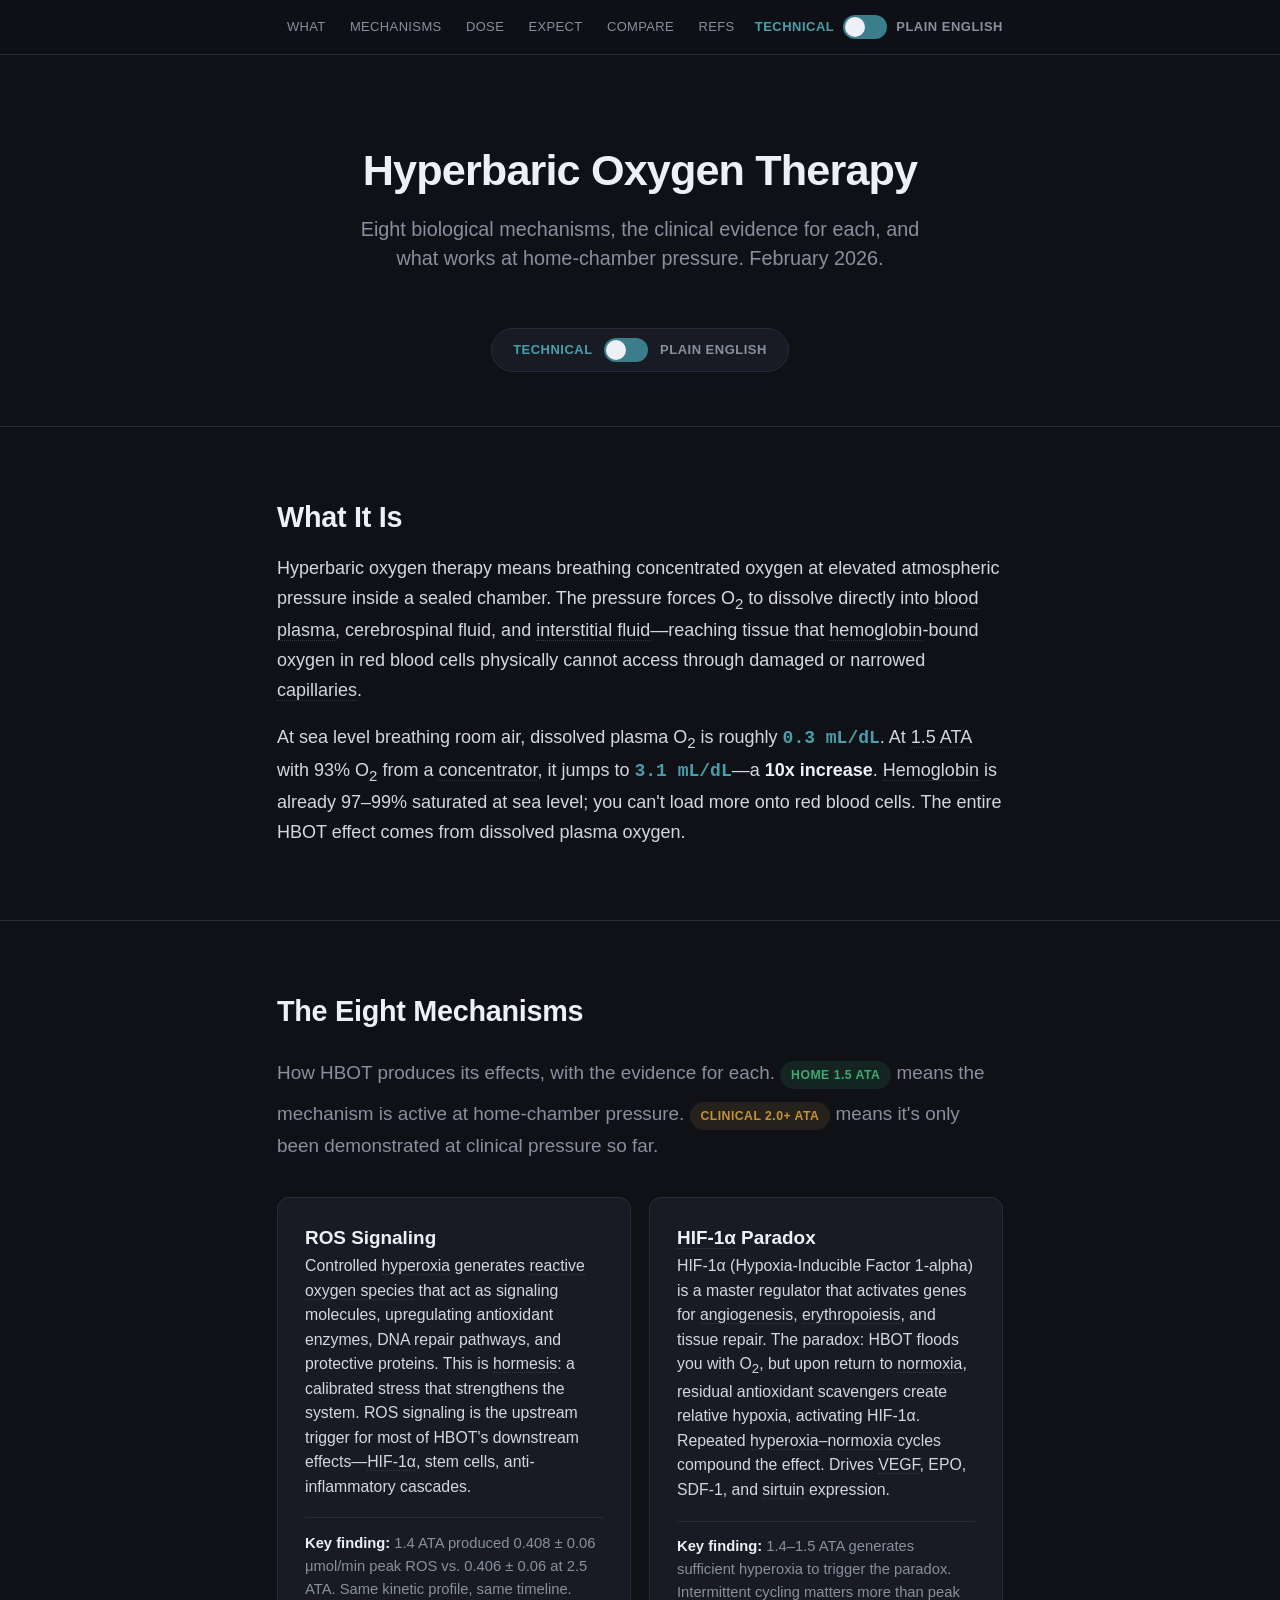
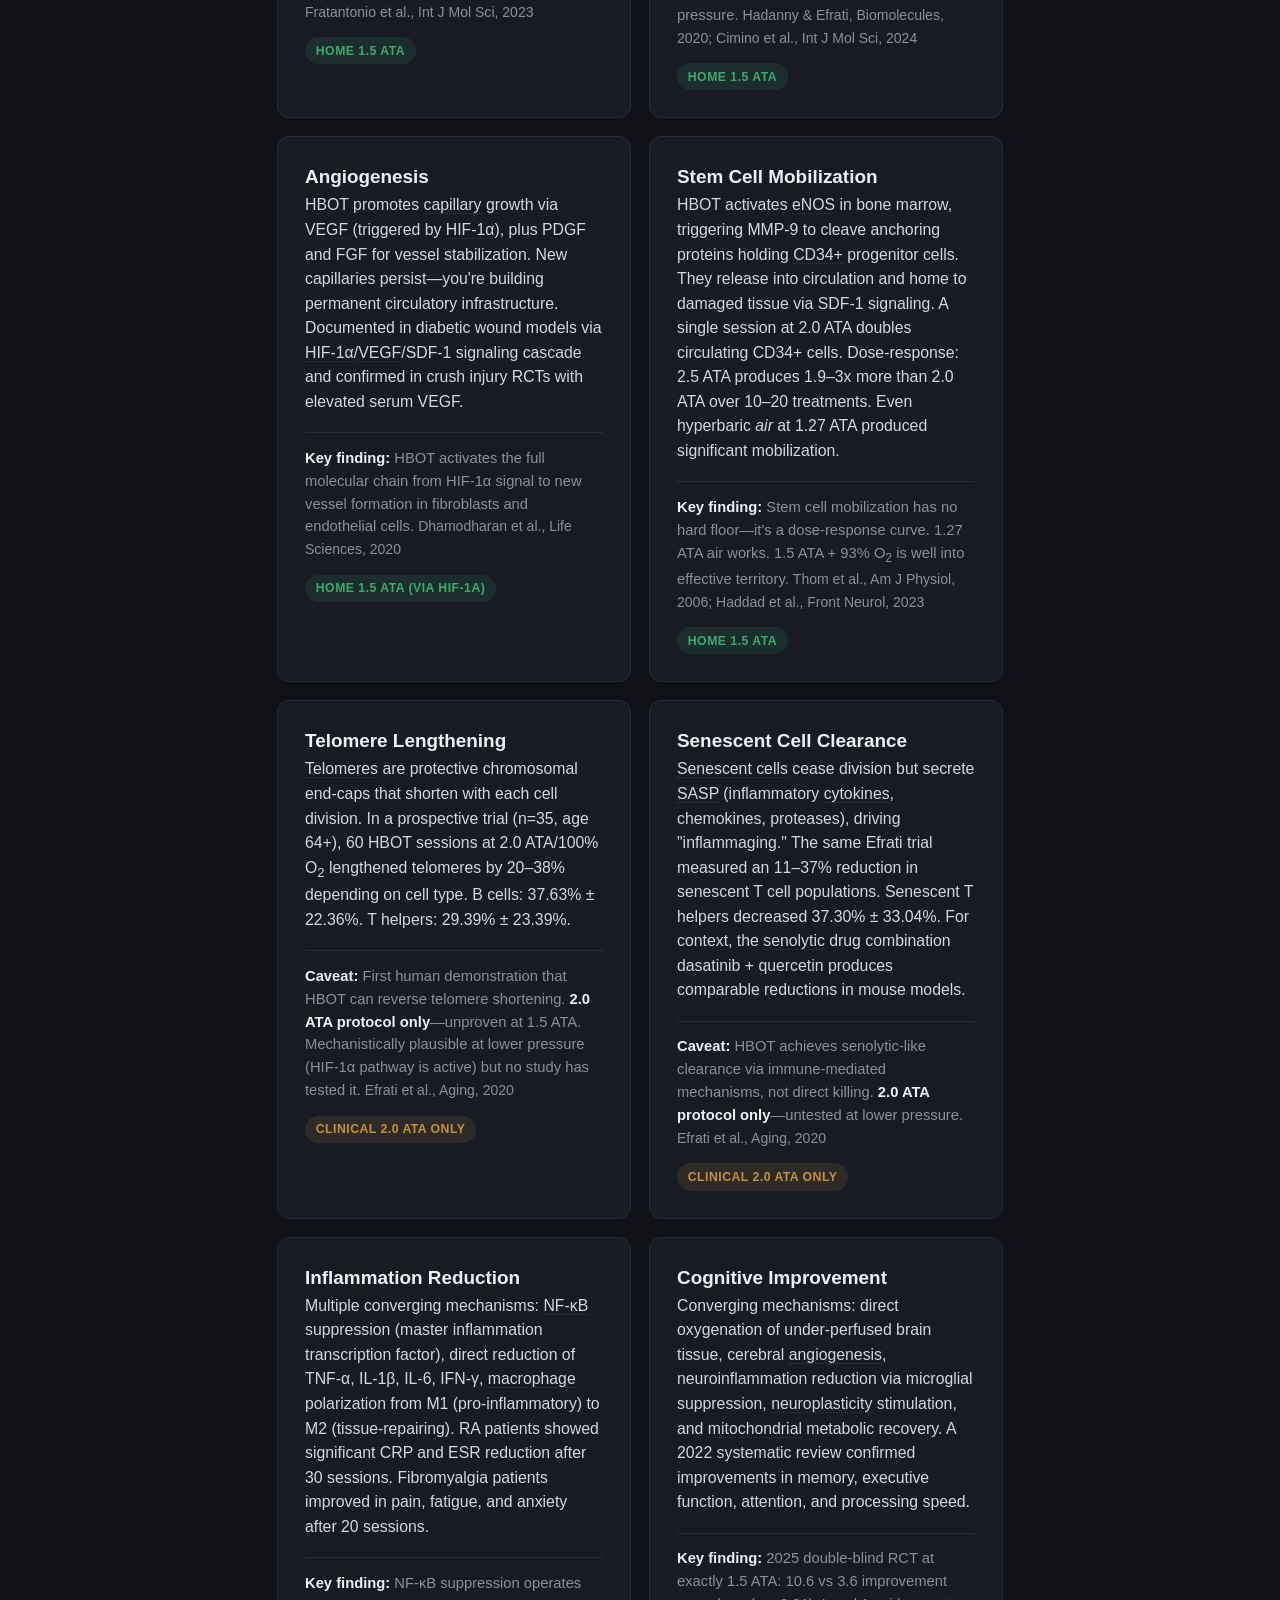
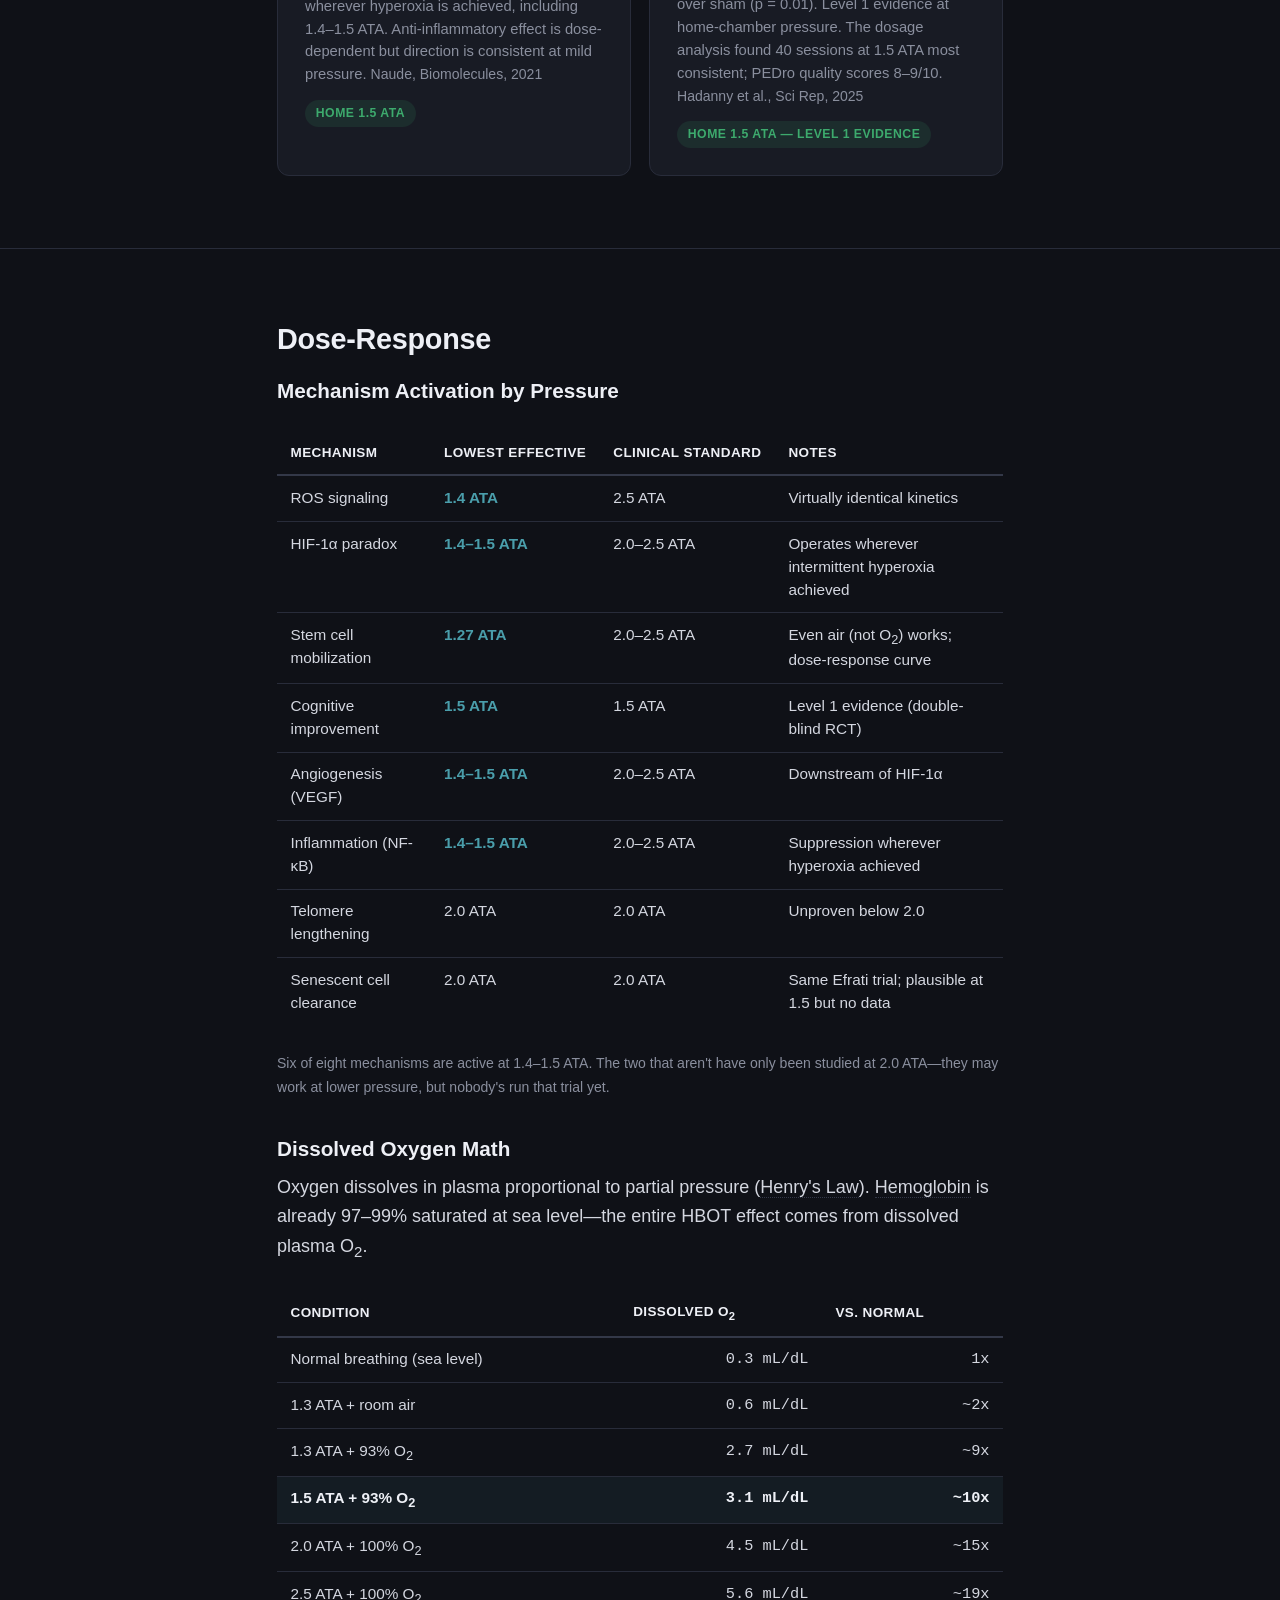
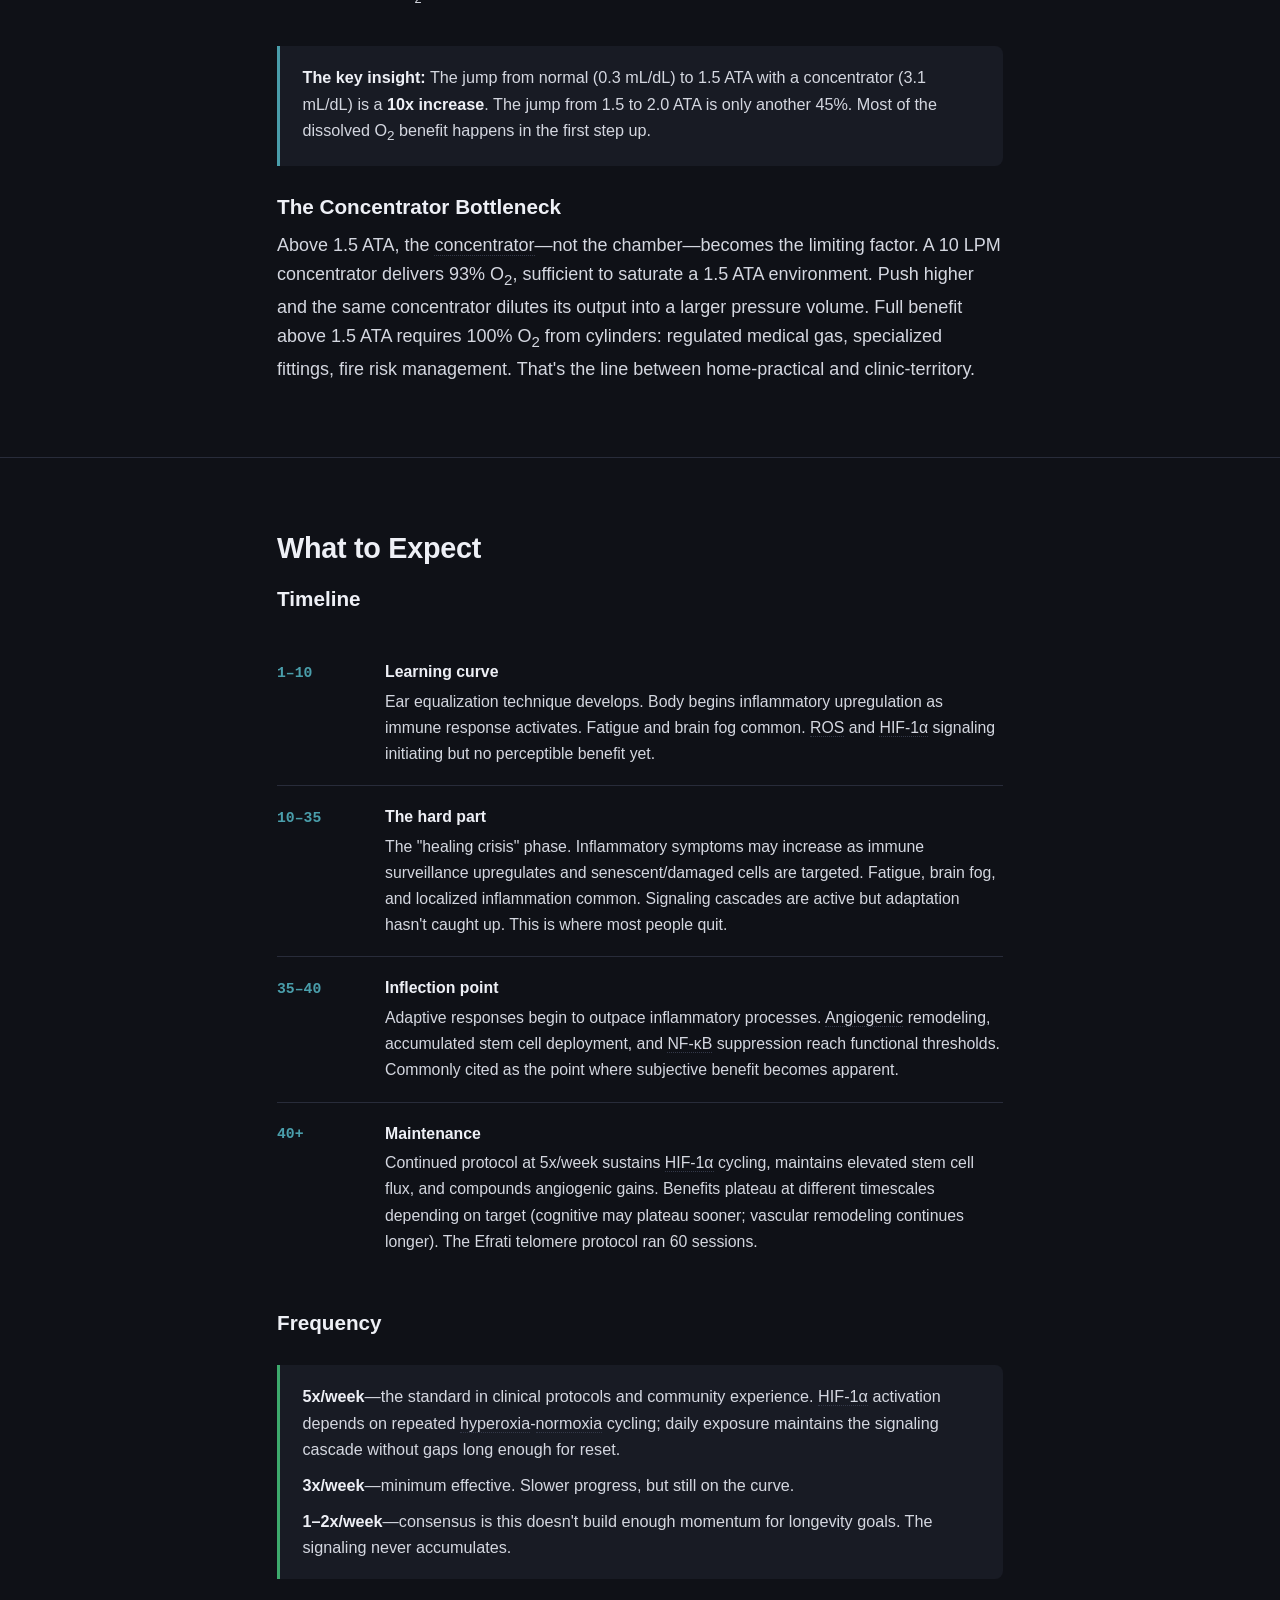
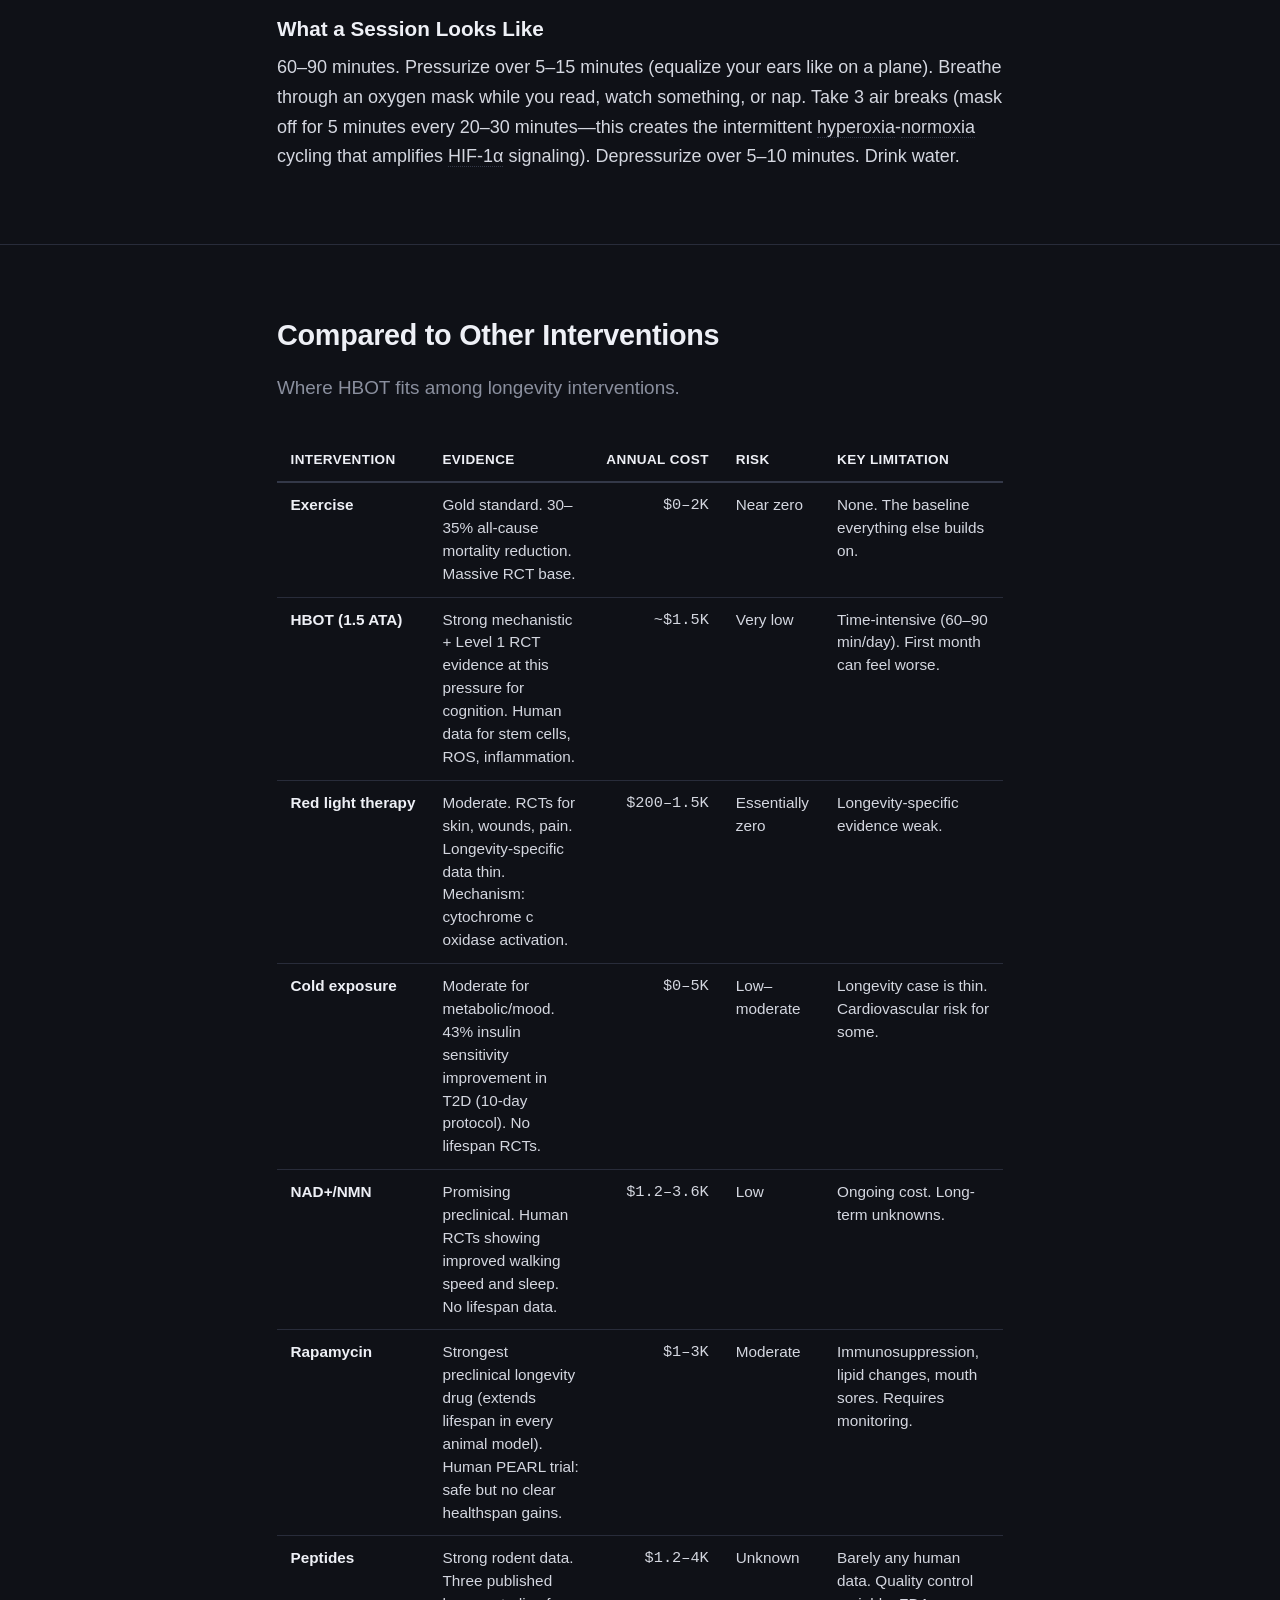
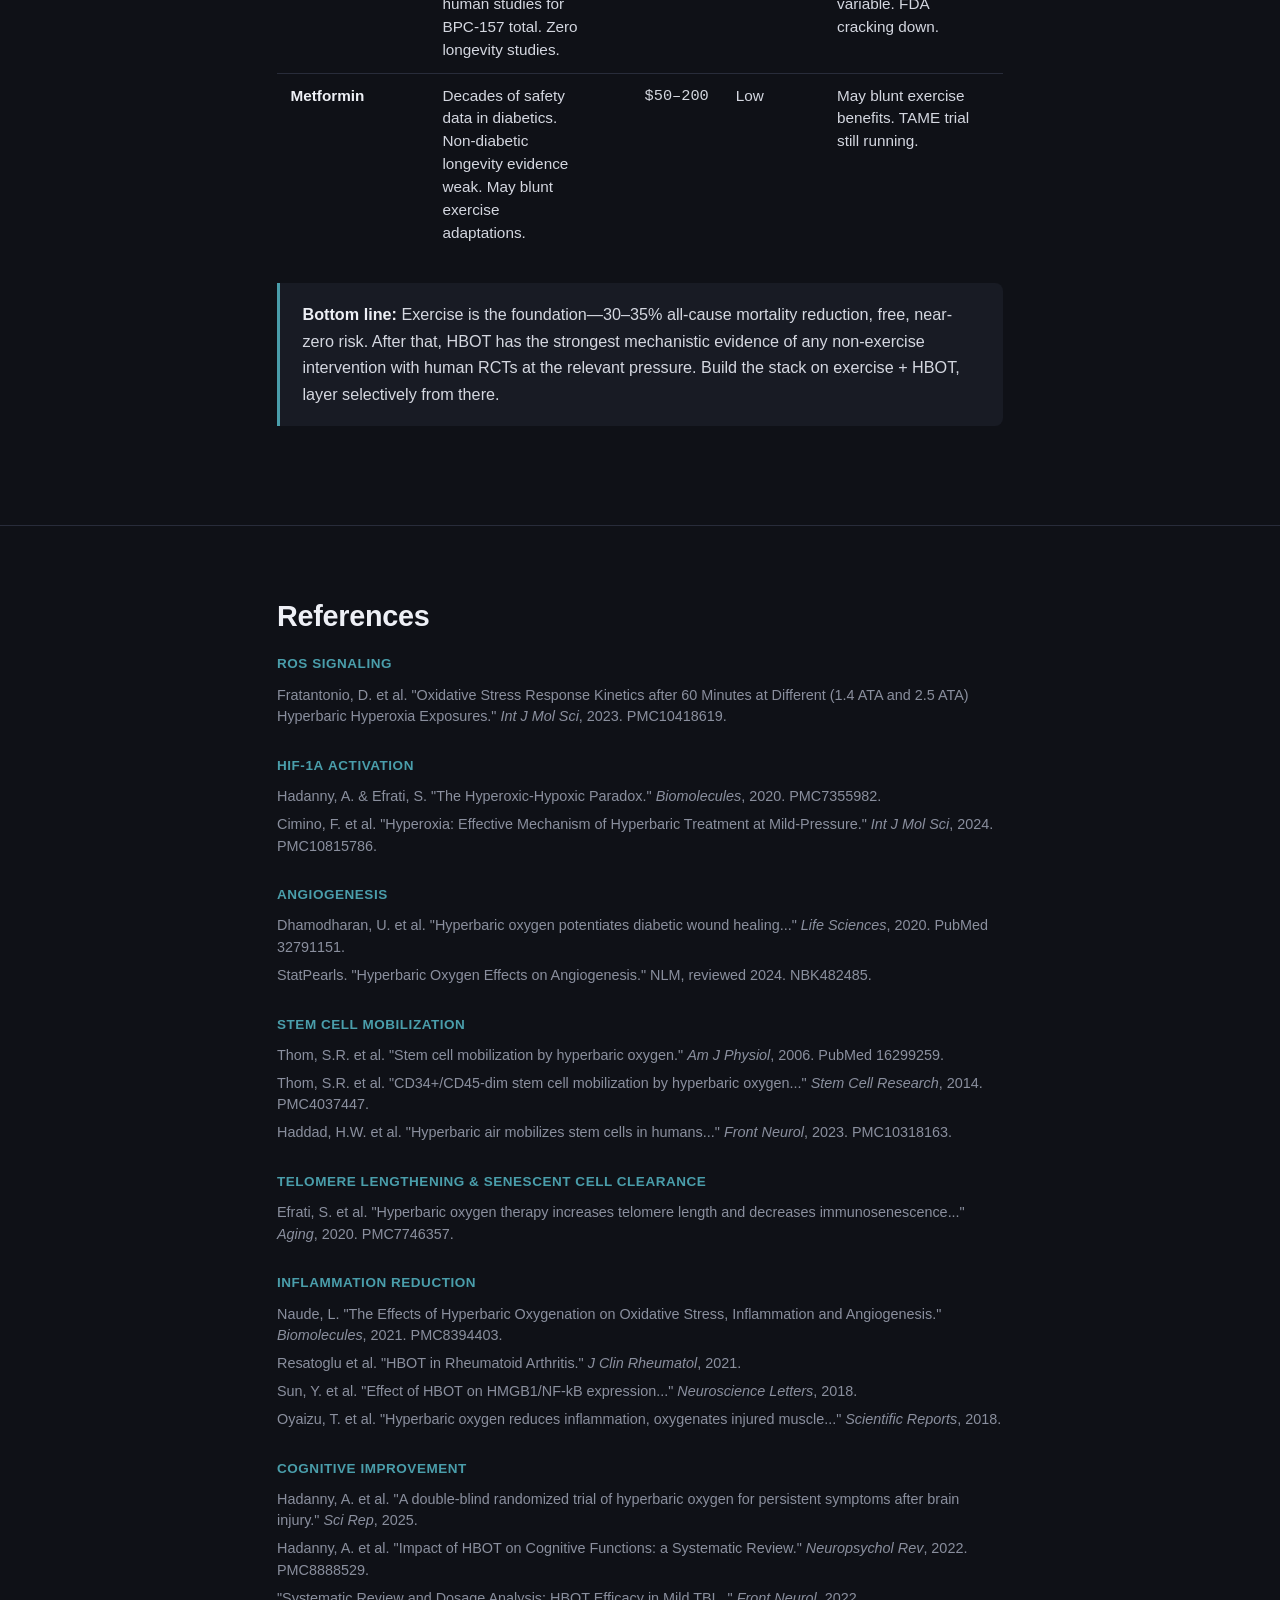
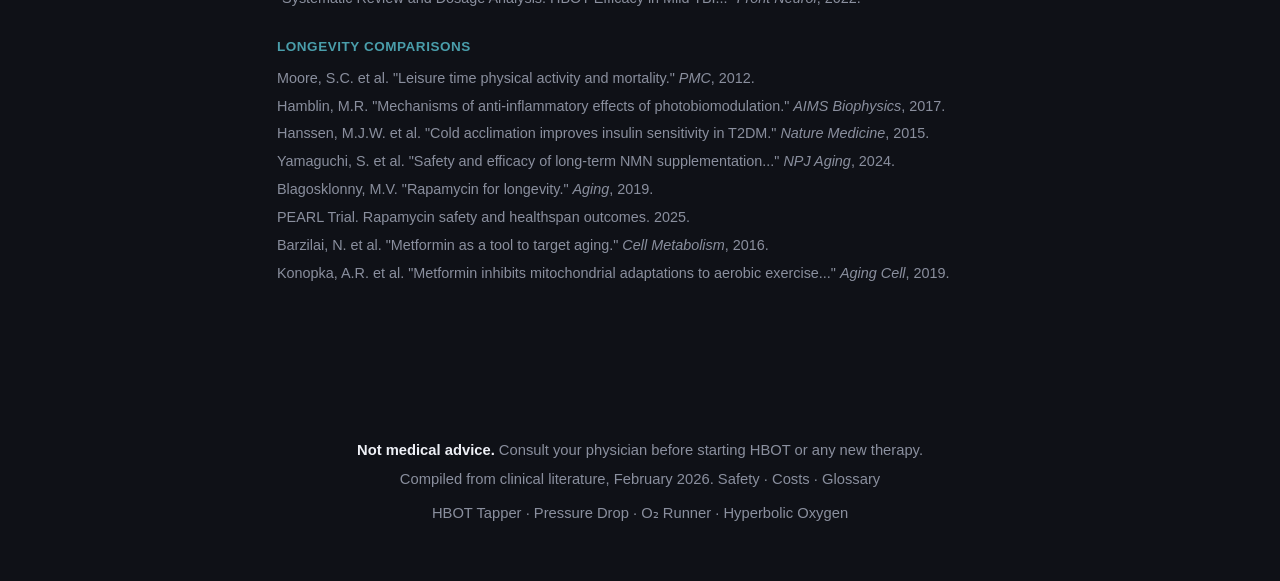
==== commit 038a83eb: "Add term popovers + comprehensive term linking - terms.js: dictionary of all glossary terms with tec" ====
--- a/index.html
+++ b/index.html
@@ -54,8 +54,8 @@
     <h2>What It Is</h2>
 
     <div class="tech">
-      <p>Hyperbaric oxygen therapy means breathing concentrated oxygen at elevated atmospheric pressure inside a sealed chamber. The pressure forces O<sub>2</sub> to dissolve directly into <a class="term" href="glossary.html#plasma">blood plasma</a>, cerebrospinal fluid, and <a class="term" href="glossary.html#interstitial-fluid">interstitial fluid</a>&mdash;reaching tissue that <a class="term" href="glossary.html#hemoglobin">hemoglobin</a>-bound oxygen in red blood cells physically cannot access through damaged or narrowed capillaries.</p>
-      <p>At sea level breathing room air, dissolved plasma O<sub>2</sub> is roughly <span class="stat">0.3 mL/dL</span>. At <a class="term" href="glossary.html#ata">1.5 ATA</a> with 93% O<sub>2</sub> from a <a class="term" href="glossary.html#concentrator">concentrator</a>, it jumps to <span class="stat">3.1 mL/dL</span>&mdash;a <strong>10x increase</strong>. Hemoglobin is already 97&ndash;99% saturated at sea level; you can't load more onto red blood cells. The entire HBOT effect comes from dissolved plasma oxygen.</p>
+      <p>Hyperbaric oxygen therapy means breathing concentrated oxygen at elevated atmospheric pressure inside a sealed chamber. The pressure forces O<sub>2</sub> to dissolve directly into <a class="term" href="glossary.html#plasma">blood plasma</a>, cerebrospinal fluid, and <a class="term" href="glossary.html#interstitial-fluid">interstitial fluid</a>&mdash;reaching tissue that <a class="term" href="glossary.html#hemoglobin">hemoglobin</a>-bound oxygen in red blood cells physically cannot access through damaged or narrowed <a class="term" href="glossary.html#capillary">capillaries</a>.</p>
+      <p>At sea level breathing room air, dissolved plasma O<sub>2</sub> is roughly <span class="stat">0.3 mL/dL</span>. At <a class="term" href="glossary.html#ata">1.5 ATA</a> with 93% O<sub>2</sub> from a <a class="term" href="glossary.html#concentrator">concentrator</a>, it jumps to <span class="stat">3.1 mL/dL</span>&mdash;a <strong>10x increase</strong>. <a class="term" href="glossary.html#hemoglobin">Hemoglobin</a> is already 97&ndash;99% saturated at sea level; you can't load more onto red blood cells. The entire HBOT effect comes from dissolved plasma oxygen.</p>
     </div>
 
     <div class="plain">
@@ -81,7 +81,7 @@
         <h3>ROS Signaling</h3>
         <div class="plain-name plain">Your cells' repair trigger</div>
         <div class="tech">
-          <p>Controlled hyperoxia generates <a class="term" href="glossary.html#ros">reactive oxygen species</a> that act as signaling molecules, upregulating antioxidant enzymes, DNA repair pathways, and protective proteins. This is <a class="term" href="glossary.html#hormesis">hormesis</a>: a calibrated stress that strengthens the system. ROS signaling is the upstream trigger for most of HBOT's downstream effects&mdash;HIF-1&alpha;, stem cells, anti-inflammatory cascades.</p>
+          <p>Controlled <a class="term" href="glossary.html#hyperoxia">hyperoxia</a> generates <a class="term" href="glossary.html#ros">reactive oxygen species</a> that act as signaling molecules, upregulating antioxidant enzymes, DNA repair pathways, and protective proteins. This is <a class="term" href="glossary.html#hormesis">hormesis</a>: a calibrated stress that strengthens the system. ROS signaling is the upstream trigger for most of HBOT's downstream effects&mdash;<a class="term" href="glossary.html#hif1a">HIF-1&alpha;</a>, stem cells, anti-inflammatory cascades.</p>
           <p class="finding"><strong>Key finding:</strong> 1.4 ATA produced 0.408 &plusmn; 0.06 &mu;mol/min peak ROS vs. 0.406 &plusmn; 0.06 at 2.5 ATA. Same kinetic profile, same timeline. <span class="cite">Fratantonio et al., Int J Mol Sci, 2023</span></p>
         </div>
         <div class="plain">
@@ -96,7 +96,7 @@
         <h3><a class="term" href="glossary.html#hif1a">HIF-1&alpha;</a> Paradox</h3>
         <div class="plain-name plain">Building oxygen infrastructure between sessions</div>
         <div class="tech">
-          <p>HIF-1&alpha; (Hypoxia-Inducible Factor 1-alpha) is a master regulator that activates genes for <a class="term" href="glossary.html#angiogenesis">angiogenesis</a>, erythropoiesis, and tissue repair. The paradox: HBOT floods you with O<sub>2</sub>, but upon return to normoxia, residual antioxidant scavengers create relative hypoxia, activating HIF-1&alpha;. Repeated hyperoxia&ndash;normoxia cycles compound the effect. Drives <a class="term" href="glossary.html#vegf">VEGF</a>, EPO, SDF-1, and <a class="term" href="glossary.html#sirtuin">sirtuin</a> expression.</p>
+          <p>HIF-1&alpha; (Hypoxia-Inducible Factor 1-alpha) is a master regulator that activates genes for <a class="term" href="glossary.html#angiogenesis">angiogenesis</a>, <a class="term" href="glossary.html#erythropoiesis">erythropoiesis</a>, and tissue repair. The paradox: HBOT floods you with O<sub>2</sub>, but upon return to <a class="term" href="glossary.html#normoxia">normoxia</a>, residual antioxidant scavengers create relative hypoxia, activating HIF-1&alpha;. Repeated <a class="term" href="glossary.html#hyperoxia">hyperoxia</a>&ndash;<a class="term" href="glossary.html#normoxia">normoxia</a> cycles compound the effect. Drives <a class="term" href="glossary.html#vegf">VEGF</a>, EPO, SDF-1, and <a class="term" href="glossary.html#sirtuin">sirtuin</a> expression.</p>
           <p class="finding"><strong>Key finding:</strong> 1.4&ndash;1.5 ATA generates sufficient hyperoxia to trigger the paradox. Intermittent cycling matters more than peak pressure. <span class="cite">Hadanny &amp; Efrati, Biomolecules, 2020; Cimino et al., Int J Mol Sci, 2024</span></p>
         </div>
         <div class="plain">
@@ -111,7 +111,7 @@
         <h3>Angiogenesis</h3>
         <div class="plain-name plain">Growing new blood vessels</div>
         <div class="tech">
-          <p>HBOT promotes capillary growth via VEGF (triggered by HIF-1&alpha;), plus PDGF and FGF for vessel stabilization. New capillaries persist&mdash;you're building permanent circulatory infrastructure. Documented in diabetic wound models via HIF-1&alpha;/VEGF/SDF-1 signaling cascade and confirmed in crush injury RCTs with elevated serum VEGF.</p>
+          <p>HBOT promotes <a class="term" href="glossary.html#capillary">capillary</a> growth via <a class="term" href="glossary.html#vegf">VEGF</a> (triggered by <a class="term" href="glossary.html#hif1a">HIF-1&alpha;</a>), plus PDGF and FGF for vessel stabilization. New capillaries persist&mdash;you're building permanent circulatory infrastructure. Documented in diabetic wound models via <a class="term" href="glossary.html#hif1a">HIF-1&alpha;</a>/<a class="term" href="glossary.html#vegf">VEGF</a>/SDF-1 signaling cascade and confirmed in crush injury RCTs with elevated serum VEGF.</p>
           <p class="finding"><strong>Key finding:</strong> HBOT activates the full molecular chain from HIF-1&alpha; signal to new vessel formation in fibroblasts and endothelial cells. <span class="cite">Dhamodharan et al., Life Sciences, 2020</span></p>
         </div>
         <div class="plain">
@@ -145,7 +145,7 @@
           <p class="finding"><strong>Caveat:</strong> First human demonstration that HBOT can reverse telomere shortening. <strong>2.0 ATA protocol only</strong>&mdash;unproven at 1.5 ATA. Mechanistically plausible at lower pressure (HIF-1&alpha; pathway is active) but no study has tested it. <span class="cite">Efrati et al., Aging, 2020</span></p>
         </div>
         <div class="plain">
-          <p>Telomeres are like the plastic tips on shoelaces&mdash;they protect your DNA but get shorter every time your cells divide. A clinical trial with adults over 64 showed HBOT made them 20&ndash;38% longer over 60 sessions. That's equivalent to reversing years of biological aging in those cell populations.</p>
+          <p><a class="term" href="glossary.html#telomeres">Telomeres</a> are like the plastic tips on shoelaces&mdash;they protect your DNA but get shorter every time your cells divide. A clinical trial with adults over 64 showed HBOT made them 20&ndash;38% longer over 60 sessions. That's equivalent to reversing years of biological aging in those cell populations.</p>
           <p class="finding"><strong>Caveat:</strong> This result required clinical-grade pressure (2.0 ATA). Home chambers can't replicate this protocol. It <em>might</em> work at lower pressure, but nobody's tested it yet. <span class="cite">Efrati 2020</span></p>
         </div>
         <span class="badge badge-clinical">Clinical 2.0 ATA only</span>
@@ -156,7 +156,7 @@
         <h3>Senescent Cell Clearance</h3>
         <div class="plain-name plain">Clearing out zombie cells</div>
         <div class="tech">
-          <p><a class="term" href="glossary.html#senescent">Senescent cells</a> cease division but secrete <a class="term" href="glossary.html#sasp">SASP</a> (inflammatory cytokines, chemokines, proteases), driving "inflammaging." The same Efrati trial measured an 11&ndash;37% reduction in senescent T cell populations. Senescent T helpers decreased 37.30% &plusmn; 33.04%. For context, the senolytic drug combination dasatinib + quercetin produces comparable reductions in mouse models.</p>
+          <p><a class="term" href="glossary.html#senescent">Senescent cells</a> cease division but secrete <a class="term" href="glossary.html#sasp">SASP</a> (inflammatory <a class="term" href="glossary.html#cytokines">cytokines</a>, chemokines, proteases), driving "inflammaging." The same Efrati trial measured an 11&ndash;37% reduction in senescent T cell populations. Senescent T helpers decreased 37.30% &plusmn; 33.04%. For context, the <a class="term" href="glossary.html#senolytic">senolytic</a> drug combination dasatinib + quercetin produces comparable reductions in mouse models.</p>
           <p class="finding"><strong>Caveat:</strong> HBOT achieves senolytic-like clearance via immune-mediated mechanisms, not direct killing. <strong>2.0 ATA protocol only</strong>&mdash;untested at lower pressure. <span class="cite">Efrati et al., Aging, 2020</span></p>
         </div>
         <div class="plain">
@@ -171,7 +171,7 @@
         <h3>Inflammation Reduction</h3>
         <div class="plain-name plain">Turning down chronic inflammation</div>
         <div class="tech">
-          <p>Multiple converging mechanisms: <a class="term" href="glossary.html#nfkb">NF-&kappa;B</a> suppression (master inflammation transcription factor), direct reduction of TNF-&alpha;, IL-1&beta;, IL-6, IFN-&gamma;, macrophage polarization from M1 (pro-inflammatory) to M2 (tissue-repairing). RA patients showed significant CRP and ESR reduction after 30 sessions. Fibromyalgia patients improved in pain, fatigue, and anxiety after 20 sessions.</p>
+          <p>Multiple converging mechanisms: <a class="term" href="glossary.html#nfkb">NF-&kappa;B</a> suppression (master inflammation transcription factor), direct reduction of TNF-&alpha;, IL-1&beta;, IL-6, IFN-&gamma;, <a class="term" href="glossary.html#macrophage">macrophage</a> polarization from M1 (pro-inflammatory) to M2 (tissue-repairing). RA patients showed significant CRP and ESR reduction after 30 sessions. Fibromyalgia patients improved in pain, fatigue, and anxiety after 20 sessions.</p>
           <p class="finding"><strong>Key finding:</strong> NF-&kappa;B suppression operates wherever hyperoxia is achieved, including 1.4&ndash;1.5 ATA. Anti-inflammatory effect is dose-dependent but direction is consistent at mild pressure. <span class="cite">Naude, Biomolecules, 2021</span></p>
         </div>
         <div class="plain">
@@ -186,7 +186,7 @@
         <h3>Cognitive Improvement</h3>
         <div class="plain-name plain">More oxygen to the brain</div>
         <div class="tech">
-          <p>Converging mechanisms: direct oxygenation of under-perfused brain tissue, cerebral angiogenesis, neuroinflammation reduction via microglial suppression, <a class="term" href="glossary.html#neuroplasticity">neuroplasticity</a> stimulation, and mitochondrial metabolic recovery. A 2022 systematic review confirmed improvements in memory, executive function, attention, and processing speed.</p>
+          <p>Converging mechanisms: direct oxygenation of under-perfused brain tissue, cerebral <a class="term" href="glossary.html#angiogenesis">angiogenesis</a>, neuroinflammation reduction via microglial suppression, <a class="term" href="glossary.html#neuroplasticity">neuroplasticity</a> stimulation, and <a class="term" href="glossary.html#mitochondria">mitochondrial</a> metabolic recovery. A 2022 systematic review confirmed improvements in memory, executive function, attention, and processing speed.</p>
           <p class="finding"><strong>Key finding:</strong> 2025 double-blind RCT at exactly 1.5 ATA: 10.6 vs 3.6 improvement over sham (p = 0.01). Level 1 evidence at home-chamber pressure. The dosage analysis found 40 sessions at 1.5 ATA most consistent; PEDro quality scores 8&ndash;9/10. <span class="cite">Hadanny et al., Sci Rep, 2025</span></p>
         </div>
         <div class="plain">
@@ -251,7 +251,7 @@
 
     <h3 style="margin-top: 2rem;">Dissolved Oxygen Math</h3>
     <div class="tech">
-      <p>Oxygen dissolves in plasma proportional to partial pressure (<a class="term" href="glossary.html#henrys-law">Henry's Law</a>). Hemoglobin is already 97&ndash;99% saturated at sea level&mdash;the entire HBOT effect comes from dissolved plasma O<sub>2</sub>.</p>
+      <p>Oxygen dissolves in plasma proportional to partial pressure (<a class="term" href="glossary.html#henrys-law">Henry's Law</a>). <a class="term" href="glossary.html#hemoglobin">Hemoglobin</a> is already 97&ndash;99% saturated at sea level&mdash;the entire HBOT effect comes from dissolved plasma O<sub>2</sub>.</p>
     </div>
     <div class="plain">
       <p>Your red blood cells are already carrying as much oxygen as they can. HBOT works by dissolving extra oxygen directly into your blood plasma. Here's how much:</p>
@@ -279,7 +279,7 @@
 
     <div class="tech">
       <h3 style="margin-top: 1.5rem;">The Concentrator Bottleneck</h3>
-      <p>Above 1.5 ATA, the concentrator&mdash;not the chamber&mdash;becomes the limiting factor. A 10 LPM concentrator delivers 93% O<sub>2</sub>, sufficient to saturate a 1.5 ATA environment. Push higher and the same concentrator dilutes its output into a larger pressure volume. Full benefit above 1.5 ATA requires 100% O<sub>2</sub> from cylinders: regulated medical gas, specialized fittings, fire risk management. That's the line between home-practical and clinic-territory.</p>
+      <p>Above 1.5 ATA, the <a class="term" href="glossary.html#concentrator">concentrator</a>&mdash;not the chamber&mdash;becomes the limiting factor. A 10 LPM concentrator delivers 93% O<sub>2</sub>, sufficient to saturate a 1.5 ATA environment. Push higher and the same concentrator dilutes its output into a larger pressure volume. Full benefit above 1.5 ATA requires 100% O<sub>2</sub> from cylinders: regulated medical gas, specialized fittings, fire risk management. That's the line between home-practical and clinic-territory.</p>
     </div>
     <div class="plain">
       <h3 style="margin-top: 1.5rem;">Why 1.5 ATA Is the Home Sweet Spot</h3>
@@ -299,7 +299,7 @@
         <div class="timeline-phase">1&ndash;10</div>
         <div class="timeline-content">
           <strong>Learning curve</strong>
-          <span class="tech">Ear equalization technique develops. Body begins inflammatory upregulation as immune response activates. Fatigue and brain fog common. ROS and HIF-1&alpha; signaling initiating but no perceptible benefit yet.</span>
+          <span class="tech">Ear equalization technique develops. Body begins inflammatory upregulation as immune response activates. Fatigue and brain fog common. <a class="term" href="glossary.html#ros">ROS</a> and <a class="term" href="glossary.html#hif1a">HIF-1&alpha;</a> signaling initiating but no perceptible benefit yet.</span>
           <span class="plain">You're learning to equalize your ears and getting used to the chamber. Most people feel more tired than usual. That's normal&mdash;your body is ramping up its repair response, and that takes energy.</span>
         </div>
       </div>
@@ -315,7 +315,7 @@
         <div class="timeline-phase">35&ndash;40</div>
         <div class="timeline-content">
           <strong>Inflection point</strong>
-          <span class="tech">Adaptive responses begin to outpace inflammatory processes. Angiogenic remodeling, accumulated stem cell deployment, and NF-&kappa;B suppression reach functional thresholds. Commonly cited as the point where subjective benefit becomes apparent.</span>
+          <span class="tech">Adaptive responses begin to outpace inflammatory processes. <a class="term" href="glossary.html#angiogenesis">Angiogenic</a> remodeling, accumulated stem cell deployment, and <a class="term" href="glossary.html#nfkb">NF-&kappa;B</a> suppression reach functional thresholds. Commonly cited as the point where subjective benefit becomes apparent.</span>
           <span class="plain">The corner. New blood vessels have been growing, repair cells have been working, inflammation is coming down. People start noticing they feel better&mdash;clearer thinking, more energy, less pain.</span>
         </div>
       </div>
@@ -323,7 +323,7 @@
         <div class="timeline-phase">40+</div>
         <div class="timeline-content">
           <strong>Maintenance</strong>
-          <span class="tech">Continued protocol at 5x/week sustains HIF-1&alpha; cycling, maintains elevated stem cell flux, and compounds angiogenic gains. Benefits plateau at different timescales depending on target (cognitive may plateau sooner; vascular remodeling continues longer). The Efrati telomere protocol ran 60 sessions.</span>
+          <span class="tech">Continued protocol at 5x/week sustains <a class="term" href="glossary.html#hif1a">HIF-1&alpha;</a> cycling, maintains elevated stem cell flux, and compounds angiogenic gains. Benefits plateau at different timescales depending on target (cognitive may plateau sooner; vascular remodeling continues longer). The Efrati telomere protocol ran 60 sessions.</span>
           <span class="plain">You've built momentum. Ongoing sessions maintain and extend the benefits. Many longevity-focused users continue indefinitely. The telomere study ran 60 sessions. Some people use it for years.</span>
         </div>
       </div>
@@ -331,13 +331,13 @@
 
     <h3 style="margin-top: 2rem;">Frequency</h3>
     <div class="callout callout-green">
-      <p><strong>5x/week</strong>&mdash;the standard in clinical protocols and community experience. <span class="tech">HIF-1&alpha; activation depends on repeated hyperoxia-normoxia cycling; daily exposure maintains the signaling cascade without gaps long enough for reset.</span><span class="plain">Daily sessions keep the repair signal going. Too many gaps and the cycle resets.</span></p>
+      <p><strong>5x/week</strong>&mdash;the standard in clinical protocols and community experience. <span class="tech"><a class="term" href="glossary.html#hif1a">HIF-1&alpha;</a> activation depends on repeated <a class="term" href="glossary.html#hyperoxia">hyperoxia</a>-<a class="term" href="glossary.html#normoxia">normoxia</a> cycling; daily exposure maintains the signaling cascade without gaps long enough for reset.</span><span class="plain">Daily sessions keep the repair signal going. Too many gaps and the cycle resets.</span></p>
       <p><strong>3x/week</strong>&mdash;minimum effective. Slower progress, but still on the curve.</p>
       <p><strong>1&ndash;2x/week</strong>&mdash;consensus is this doesn't build enough momentum for longevity goals. The signaling never accumulates.</p>
     </div>
 
     <h3 style="margin-top: 2rem;">What a Session Looks Like</h3>
-    <p>60&ndash;90 minutes. Pressurize over 5&ndash;15 minutes (equalize your ears like on a plane). Breathe through an oxygen mask while you read, watch something, or nap. Take 3 air breaks (mask off for 5 minutes every 20&ndash;30 minutes<span class="tech">&mdash;this creates the intermittent hyperoxia-normoxia cycling that amplifies HIF-1&alpha; signaling</span><span class="plain">&mdash;this on/off pattern amplifies the repair signal</span>). Depressurize over 5&ndash;10 minutes. Drink water.</p>
+    <p>60&ndash;90 minutes. Pressurize over 5&ndash;15 minutes (equalize your ears like on a plane). Breathe through an oxygen mask while you read, watch something, or nap. Take 3 air breaks (mask off for 5 minutes every 20&ndash;30 minutes<span class="tech">&mdash;this creates the intermittent <a class="term" href="glossary.html#hyperoxia">hyperoxia</a>-<a class="term" href="glossary.html#normoxia">normoxia</a> cycling that amplifies <a class="term" href="glossary.html#hif1a">HIF-1&alpha;</a> signaling</span><span class="plain">&mdash;this on/off pattern amplifies the repair signal</span>). Depressurize over 5&ndash;10 minutes. Drink water.</p>
   </div>
 </section>
 
@@ -491,6 +491,7 @@
   </div>
 </footer>
 
+<script src="terms.js"></script>
 <script>
 (function() {
   var s = localStorage.getItem('hbot-mode');
--- a/style.css
+++ b/style.css
@@ -77,6 +77,54 @@
   text-decoration: none;
 }
 
+/* ── Term Popovers ── */
+.term-popover {
+  position: absolute;
+  z-index: 200;
+  width: 320px;
+  max-width: calc(100vw - 1.5rem);
+  background: var(--bg-card);
+  border: 1px solid var(--border-light);
+  border-radius: var(--radius-lg);
+  padding: 1rem 1.25rem;
+  box-shadow: 0 8px 24px rgba(0, 0, 0, 0.45);
+  animation: pop-in 0.15s ease-out;
+}
+@keyframes pop-in {
+  from { opacity: 0; transform: translateY(4px); }
+  to { opacity: 1; transform: translateY(0); }
+}
+.term-popover-arrow {
+  position: absolute;
+  width: 10px;
+  height: 10px;
+  background: var(--bg-card);
+  border: 1px solid var(--border-light);
+  transform: rotate(45deg);
+}
+.term-popover-arrow.above { bottom: -6px; border-top: none; border-left: none; }
+.term-popover-arrow.below { top: -6px; border-bottom: none; border-right: none; }
+.term-popover-title {
+  font-size: 0.9rem;
+  font-weight: 600;
+  color: var(--text-bright);
+  margin-bottom: 0.4rem;
+}
+.term-popover-body {
+  font-size: 0.82rem;
+  line-height: 1.55;
+  color: var(--text);
+  margin-bottom: 0.65rem;
+}
+.term-popover-link {
+  display: block;
+  text-align: right;
+  font-size: 0.75rem;
+  font-weight: 600;
+  color: var(--accent);
+}
+.term-popover-link:hover { text-decoration: underline; }
+
 /* ── Sticky Nav ── */
 .sticky-nav {
   position: sticky;
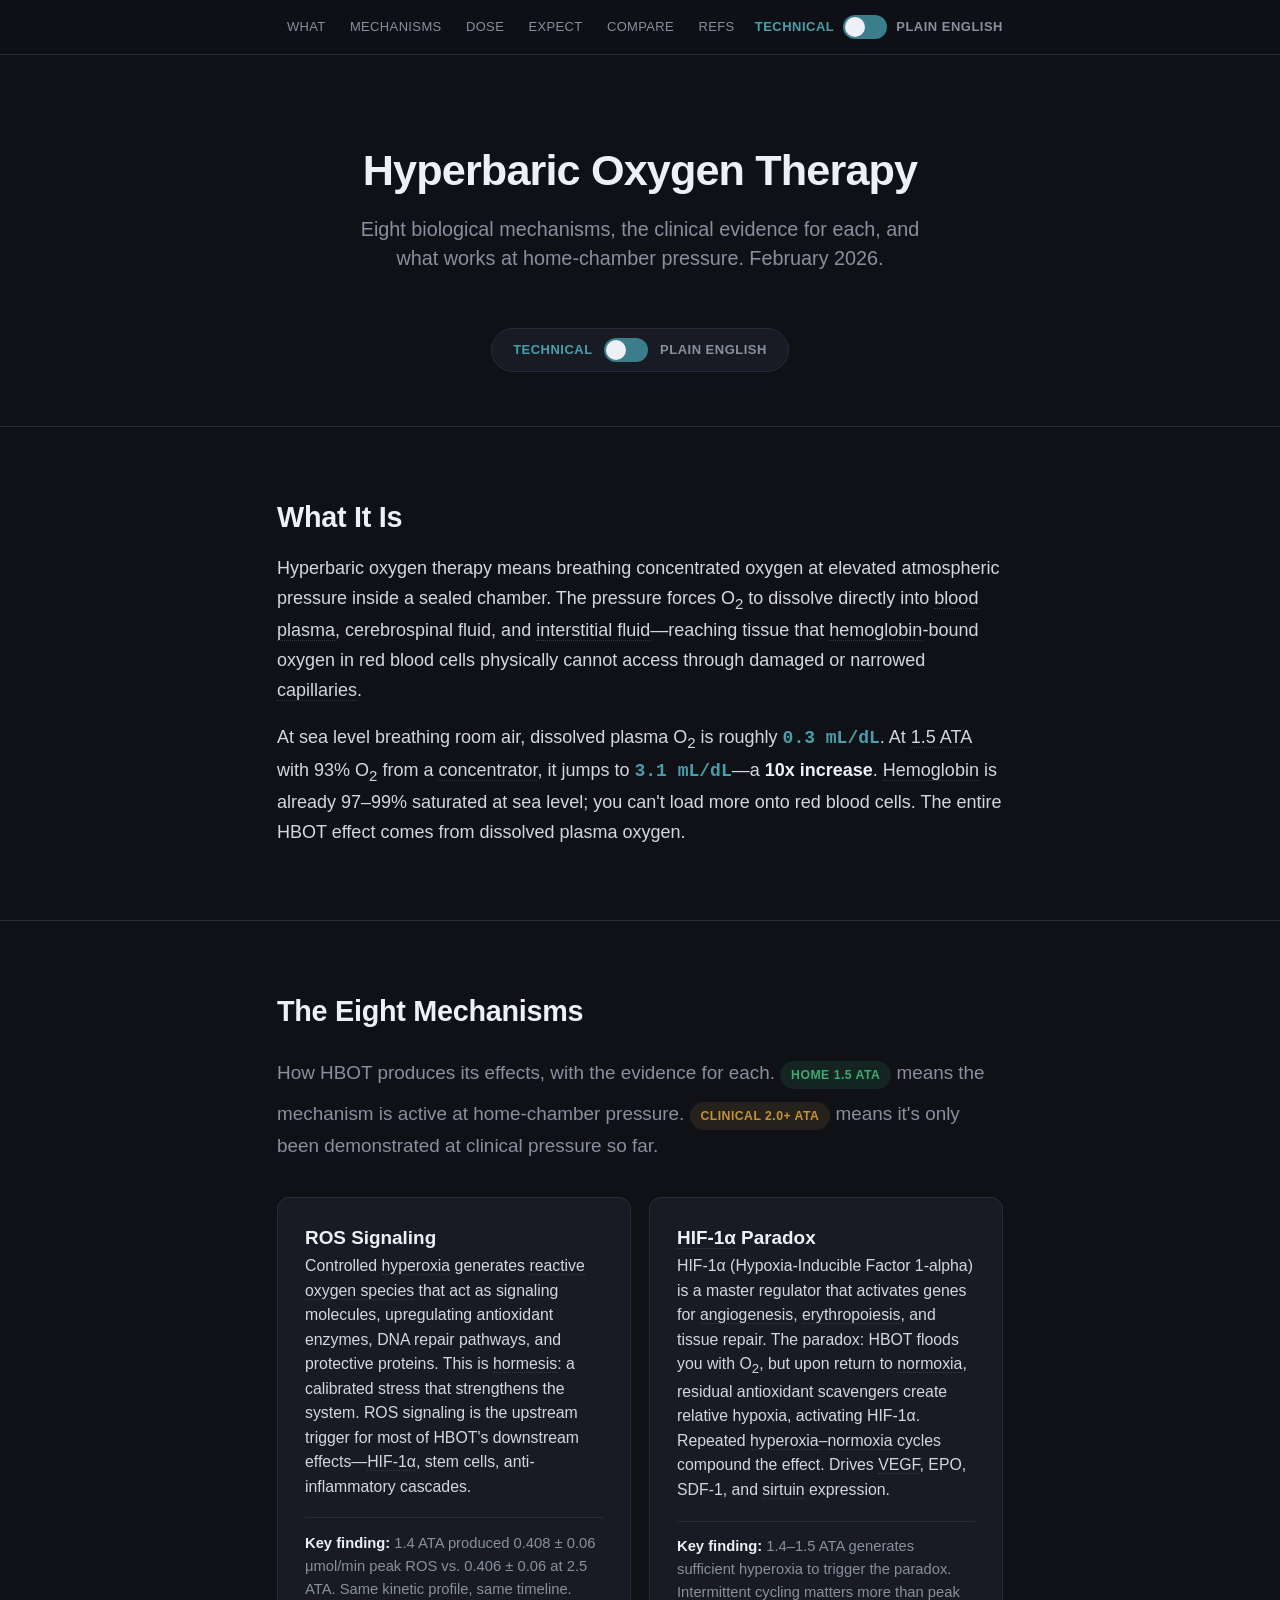
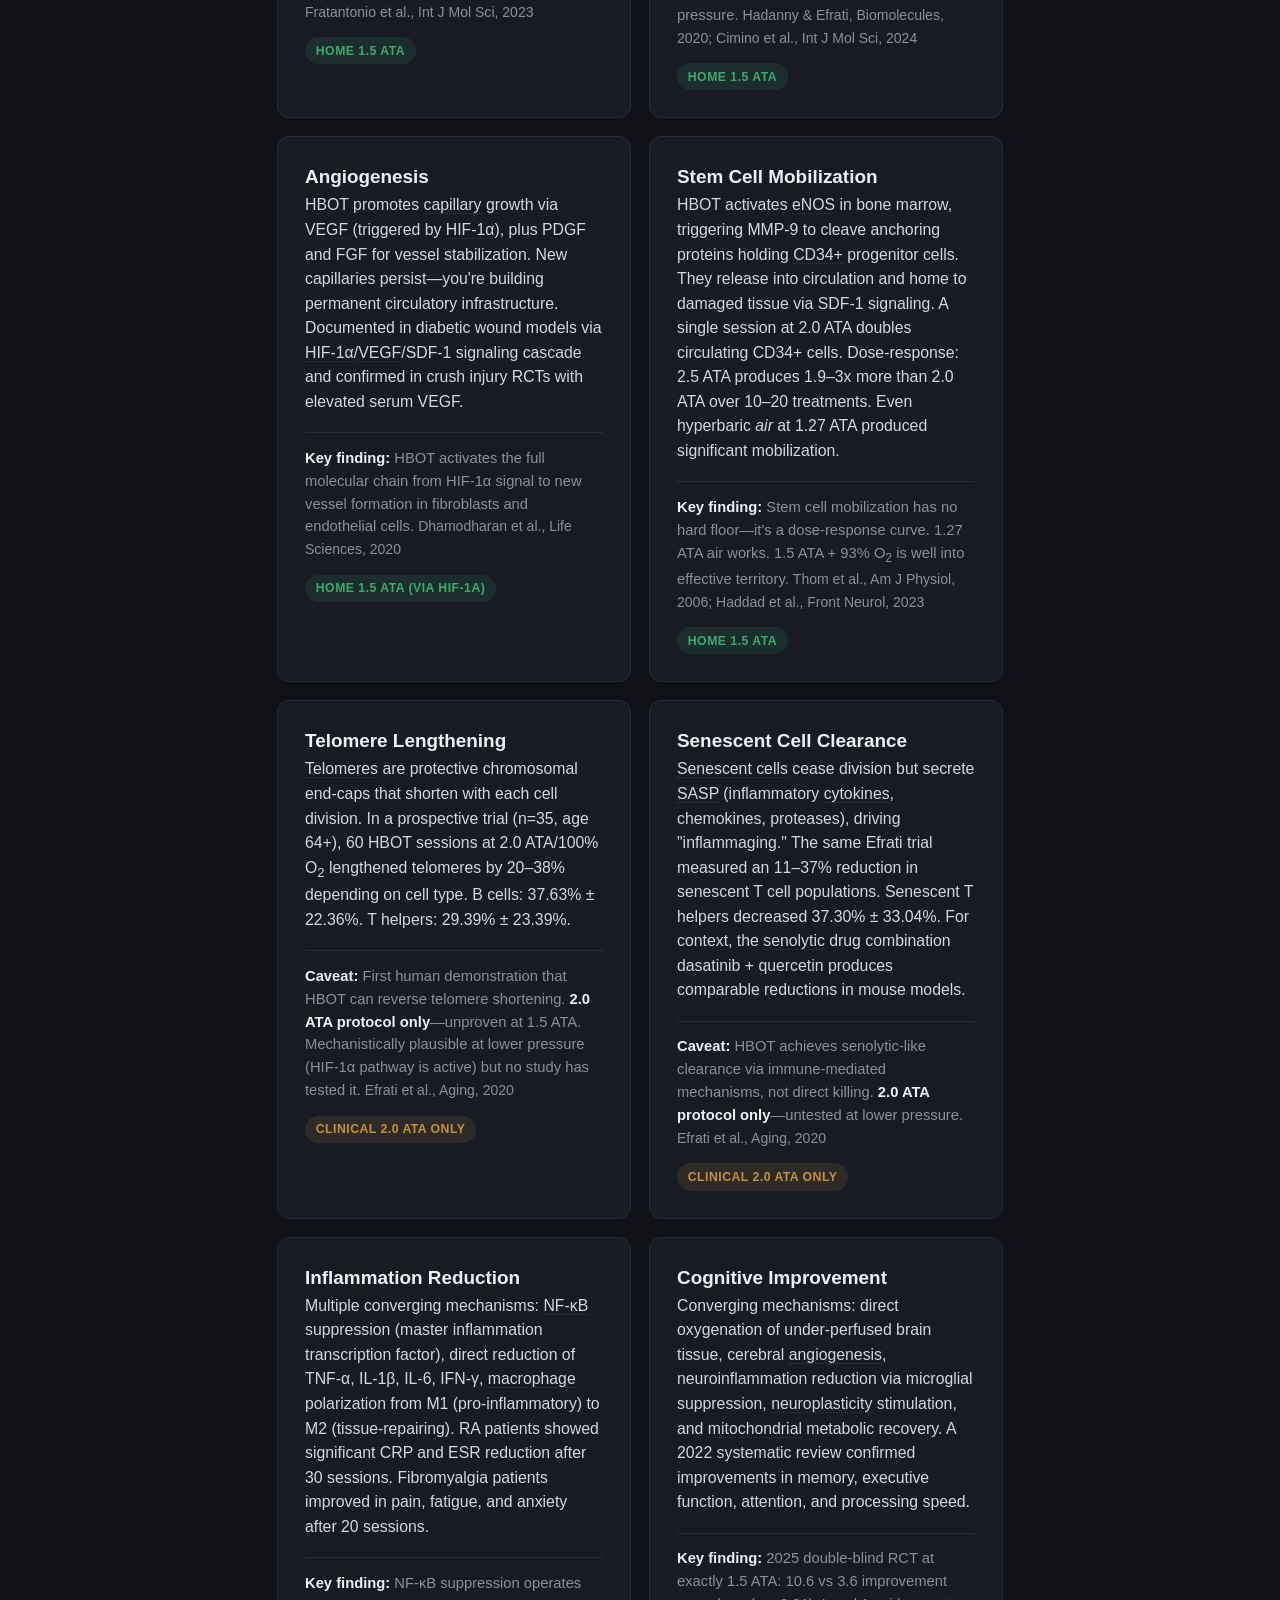
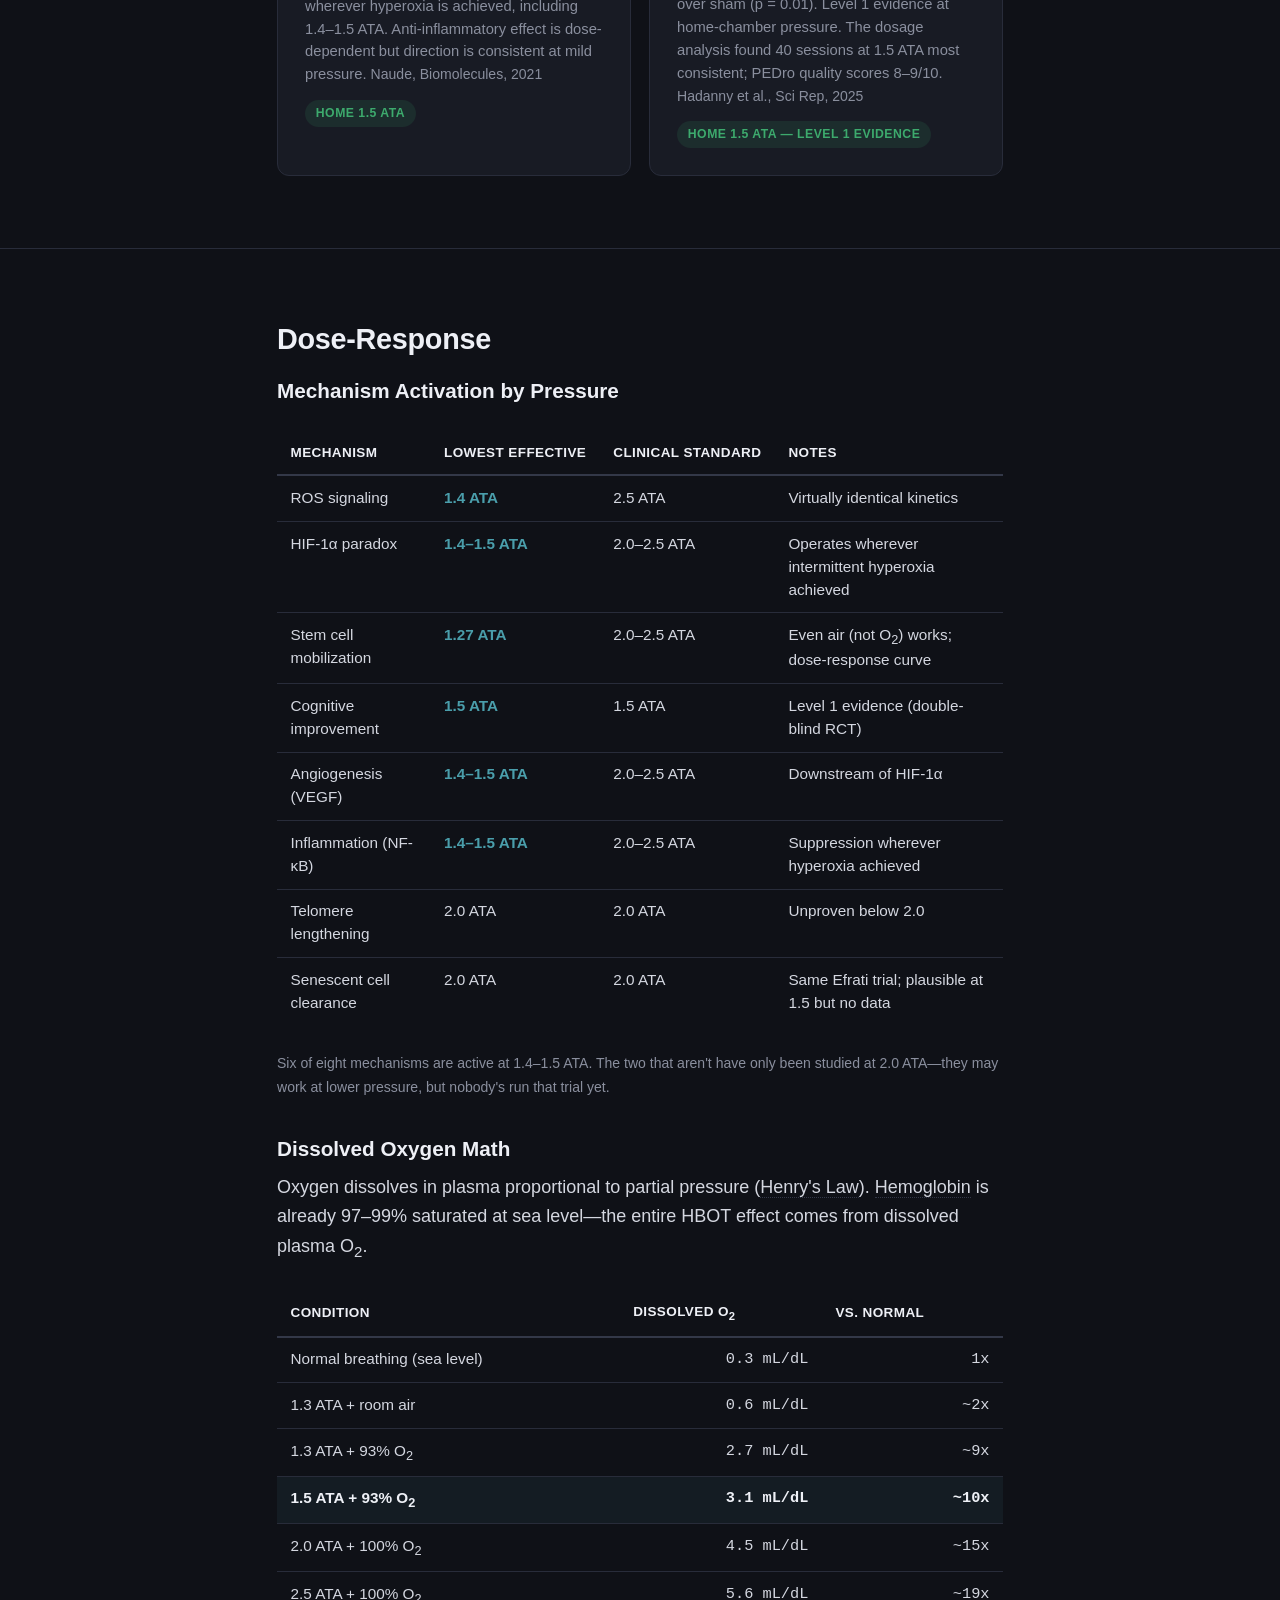
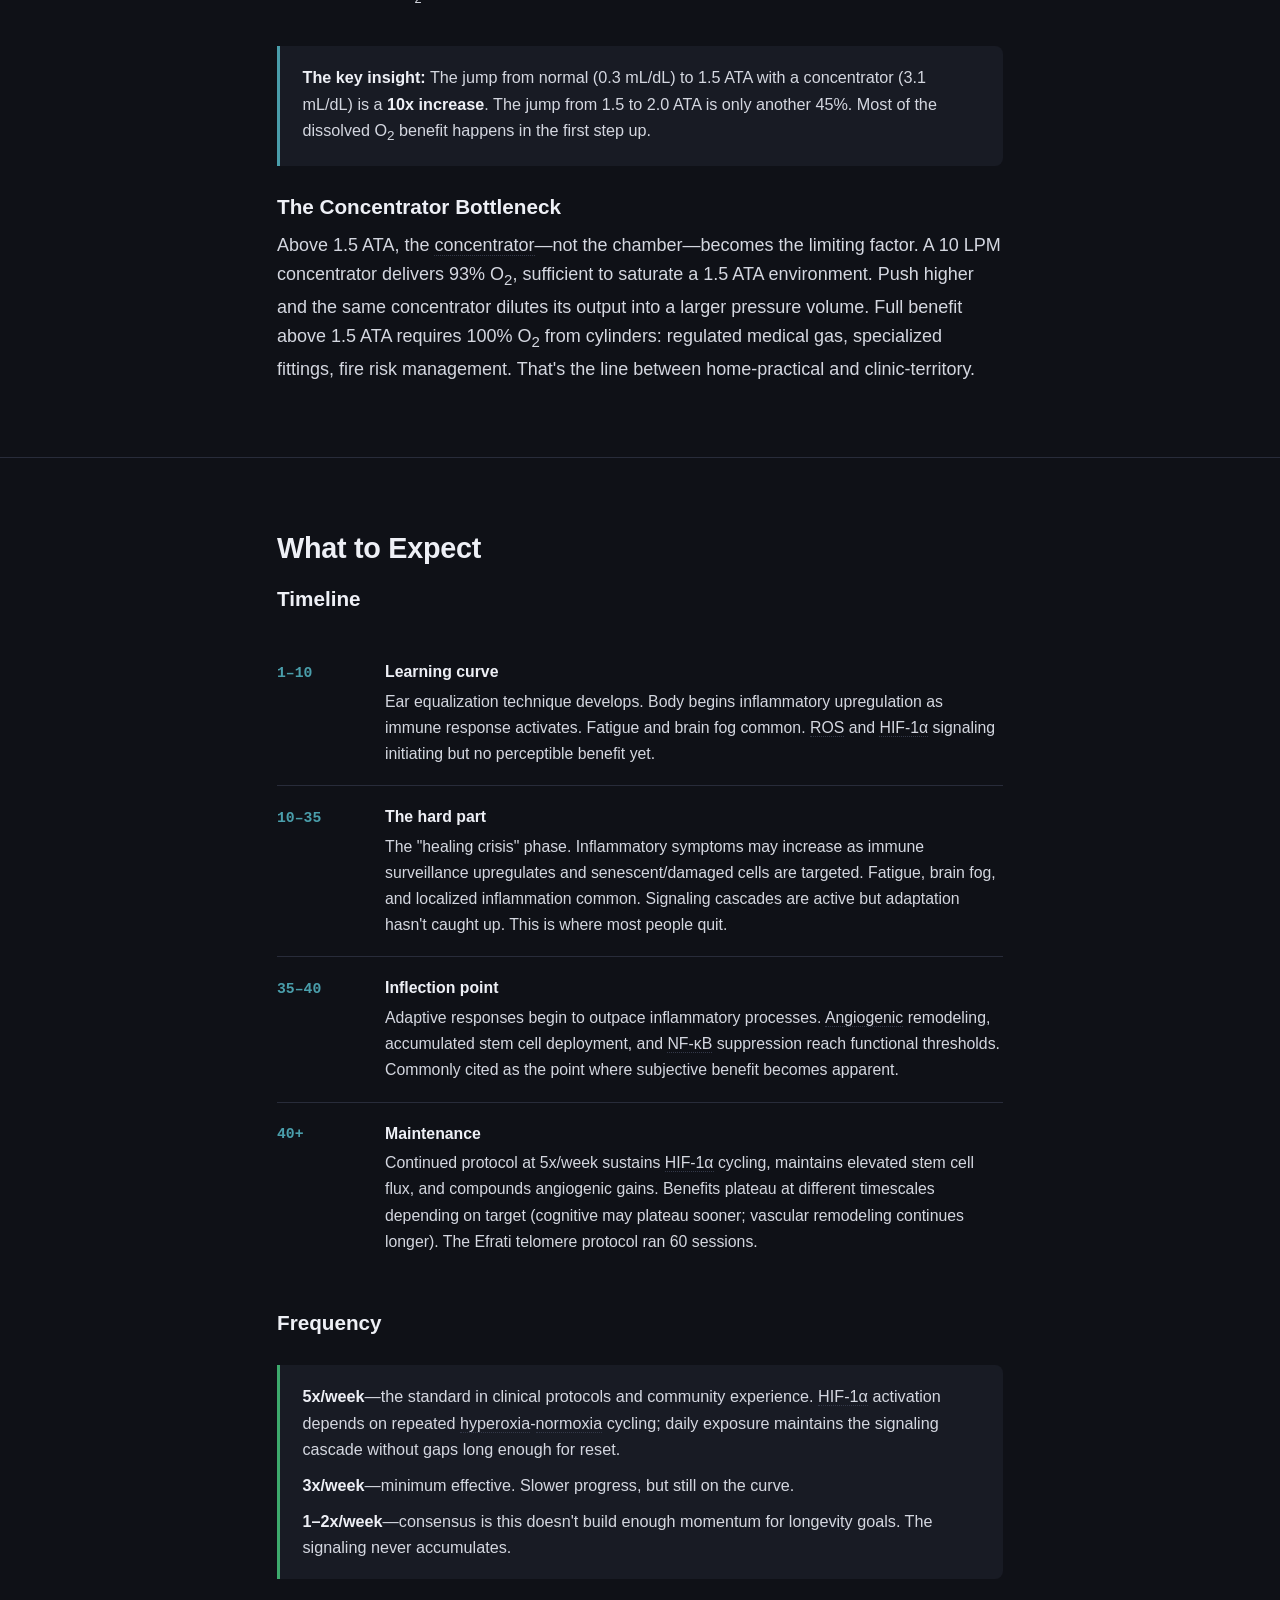
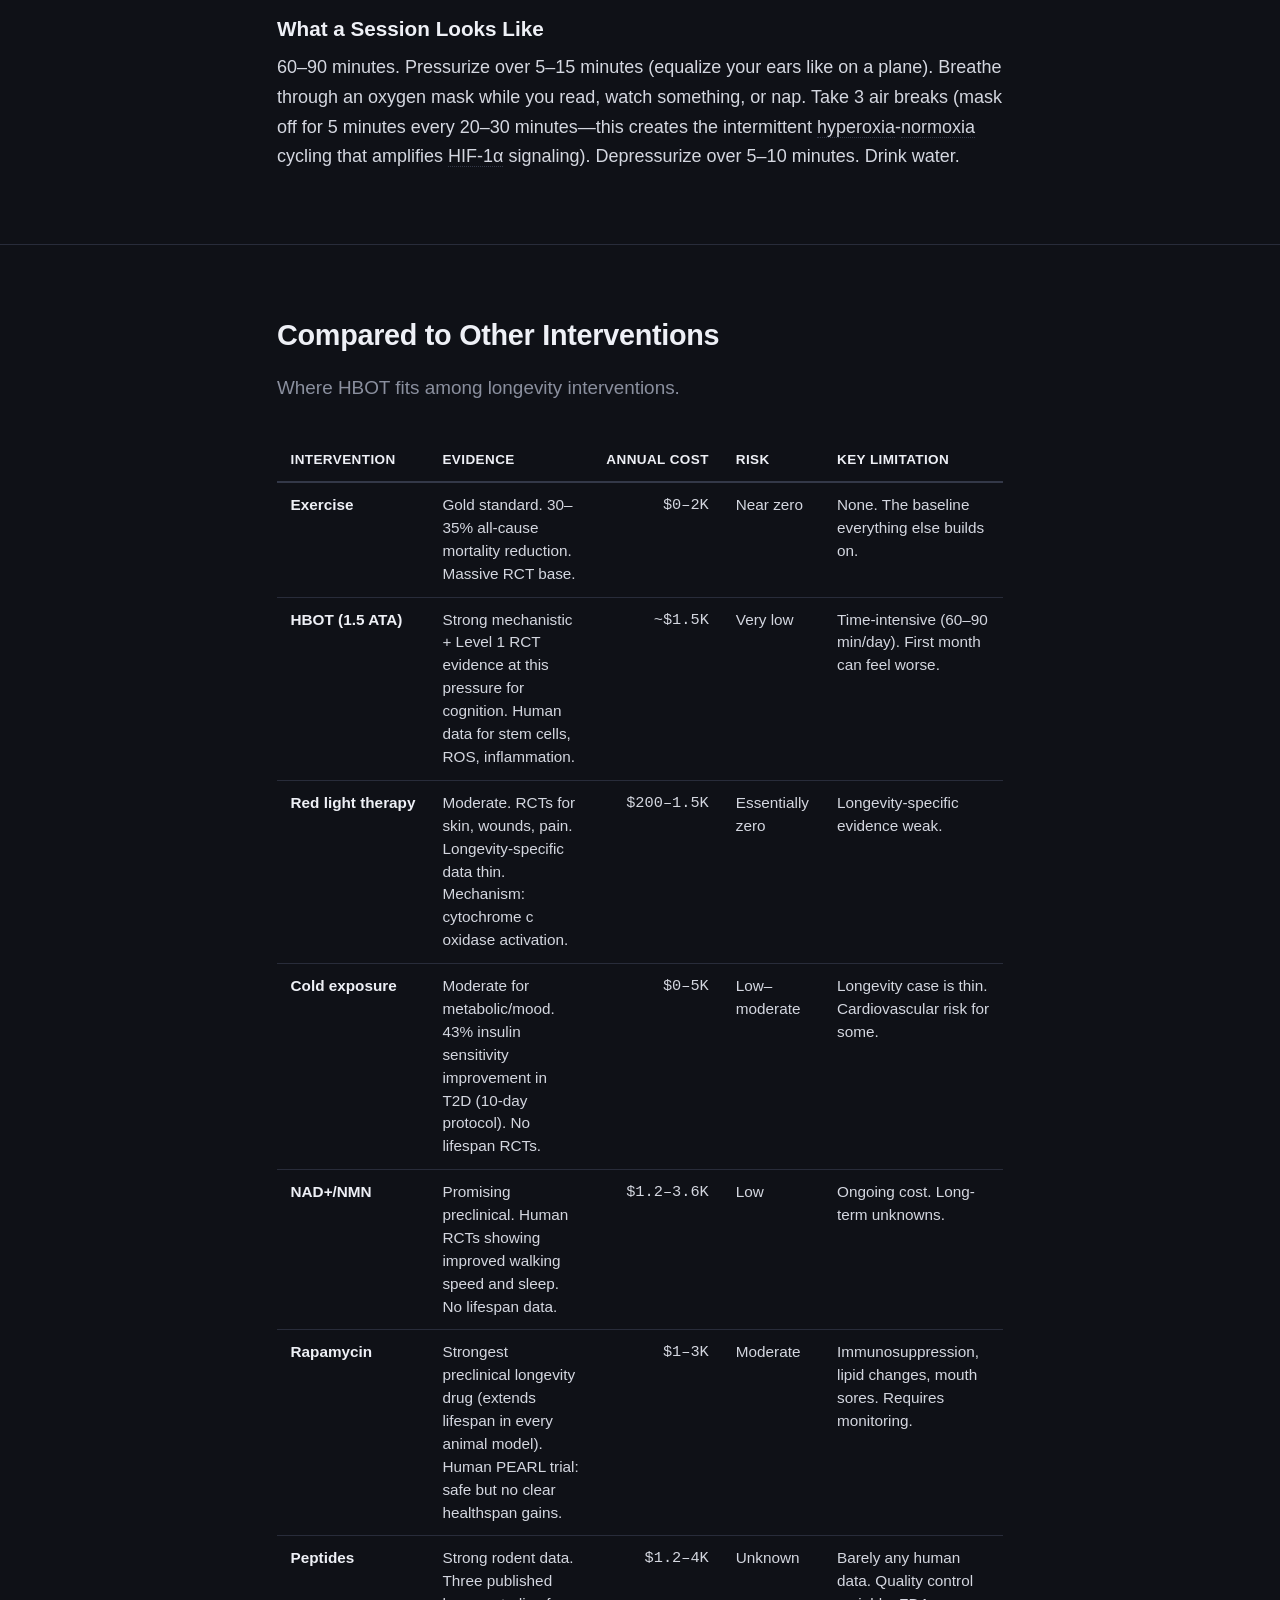
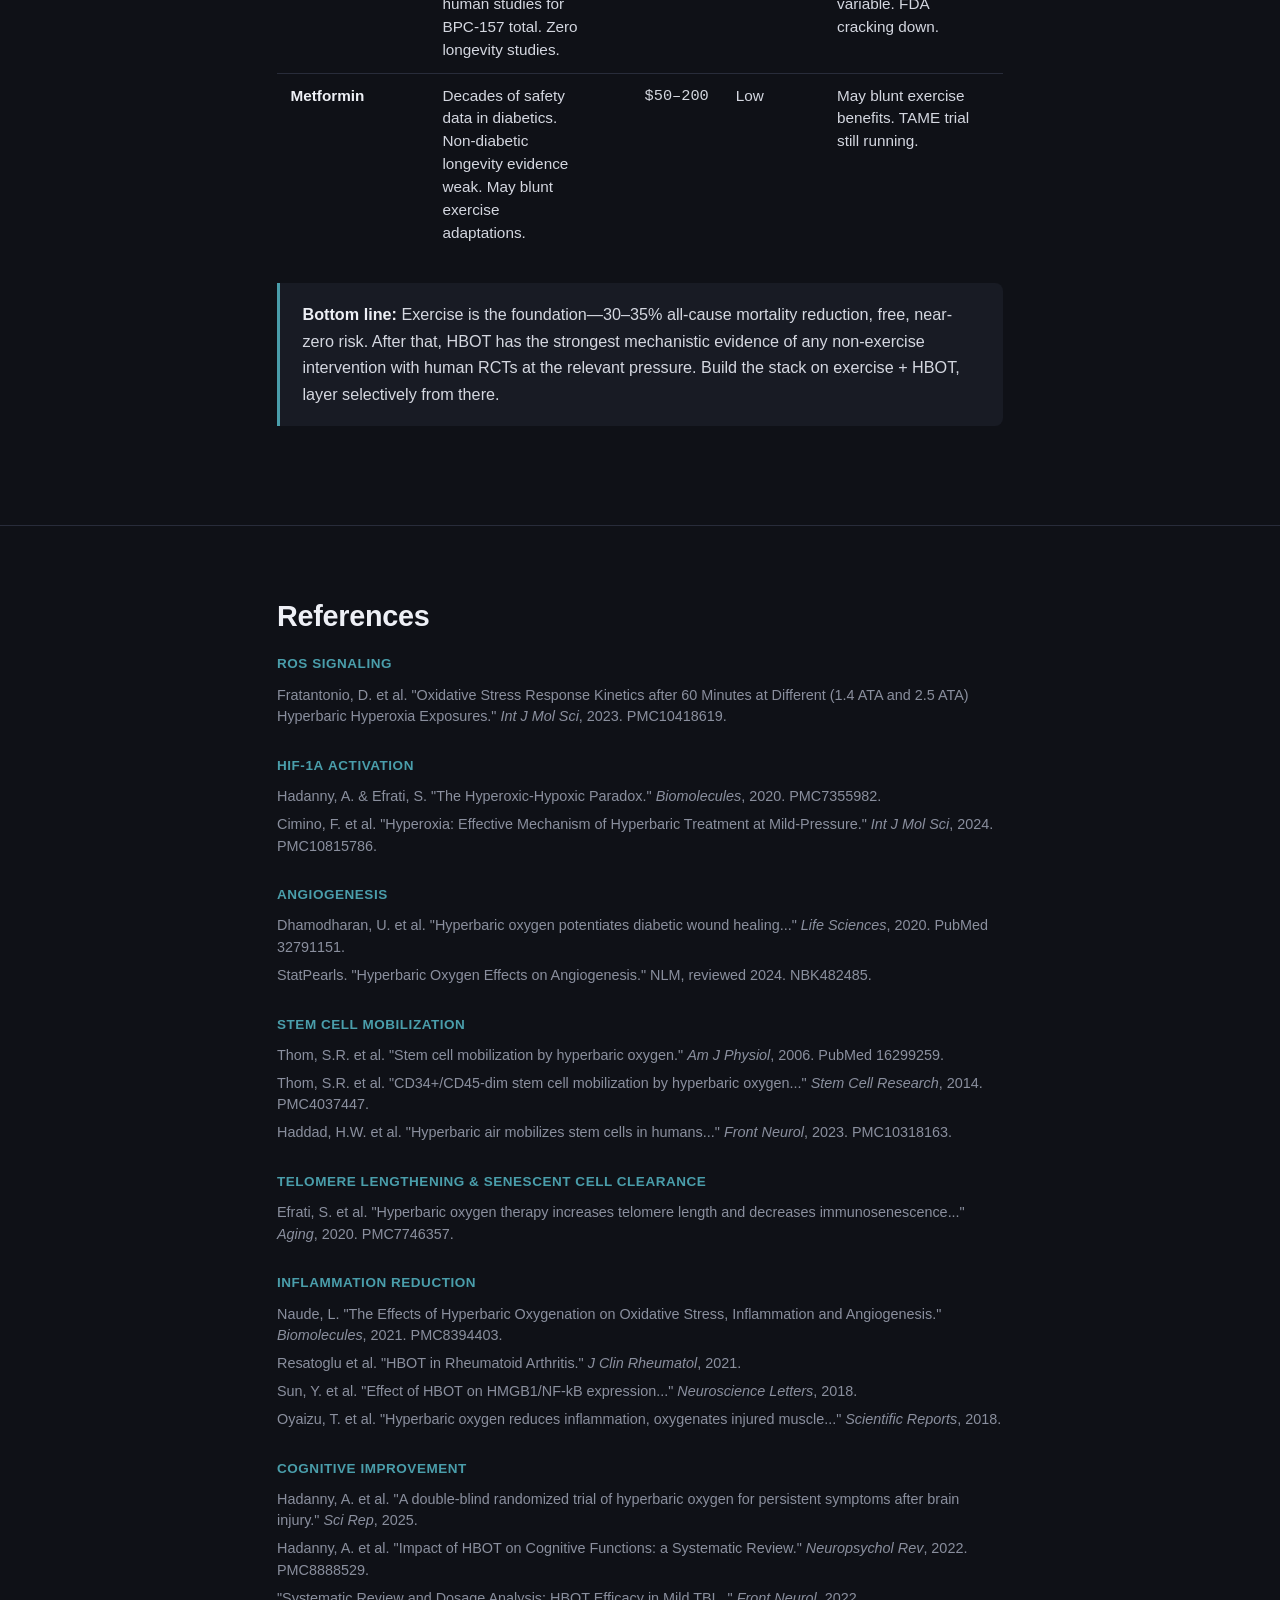
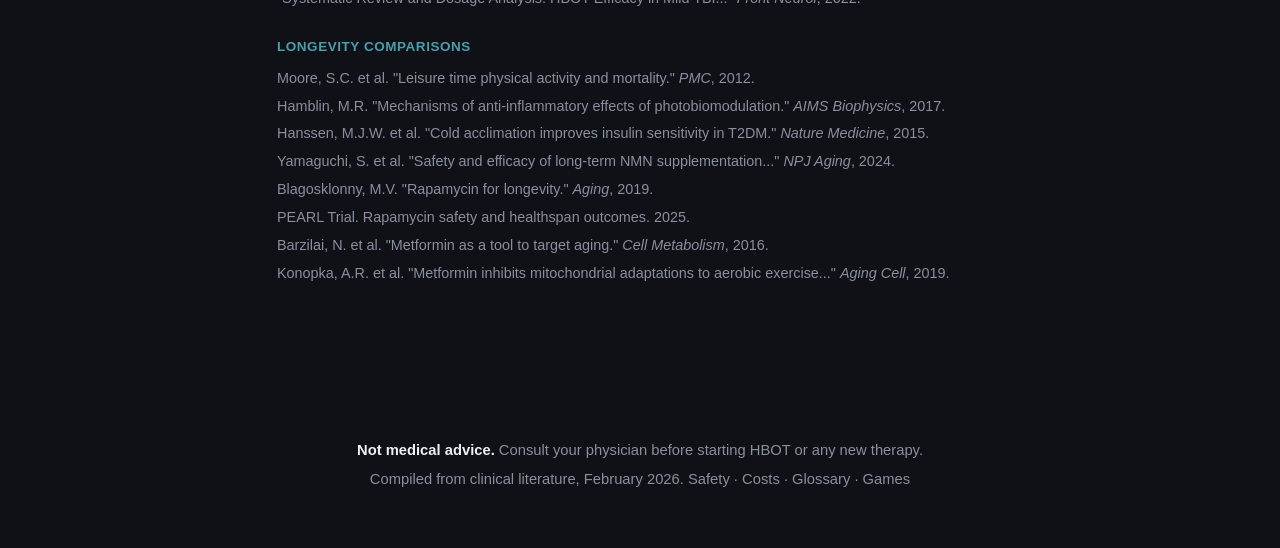
==== commit c9325676: "Add games landing page + Games nav link on all pages - games.html: landing page with cards for all f" ====
--- a/index.html
+++ b/index.html
@@ -22,6 +22,7 @@
       <a href="safety.html">Safety</a>
       <a href="costs.html">Costs</a>
       <a href="glossary.html">Glossary</a>
+      <a href="games.html">Games</a>
     </div>
     <div class="toggle-wrap" id="nav-toggle">
       <span class="toggle-label active" id="nav-label-tech">Technical</span>
@@ -486,8 +487,7 @@
 <footer>
   <div class="container">
     <p><strong>Not medical advice.</strong> Consult your physician before starting HBOT or any new therapy.</p>
-    <p>Compiled from clinical literature, February 2026. <a href="safety.html">Safety</a> &middot; <a href="costs.html">Costs</a> &middot; <a href="glossary.html">Glossary</a></p>
-    <p style="margin-top: 0.5rem;"><a href="games/tapper.html">HBOT Tapper</a> &middot; <a href="games/pressure.html">Pressure Drop</a> &middot; <a href="games/runner.html">O₂ Runner</a> &middot; <a href="games/hyperbolic.html">Hyperbolic Oxygen</a></p>
+    <p>Compiled from clinical literature, February 2026. <a href="safety.html">Safety</a> &middot; <a href="costs.html">Costs</a> &middot; <a href="glossary.html">Glossary</a> &middot; <a href="games.html">Games</a></p>
   </div>
 </footer>
 
--- a/style.css
+++ b/style.css
@@ -441,6 +441,25 @@
   margin-bottom: 0.5rem;
 }
 
+/* ── Game Cards ── */
+a.game-card { display: block; color: inherit; text-decoration: none; }
+a.game-card:hover { text-decoration: none; }
+.game-type {
+  font-size: 0.75rem;
+  color: var(--accent);
+  font-weight: 600;
+  text-transform: uppercase;
+  letter-spacing: 0.04em;
+  margin-bottom: 0.75rem;
+}
+.game-learns {
+  font-size: 0.82rem;
+  color: var(--text-muted);
+  margin-top: 0.75rem;
+  padding-top: 0.75rem;
+  border-top: 1px solid var(--border);
+}
+
 /* ── Lists ── */
 ul.content-list {
   margin: 0.75rem 0 1.5rem 1.25rem;
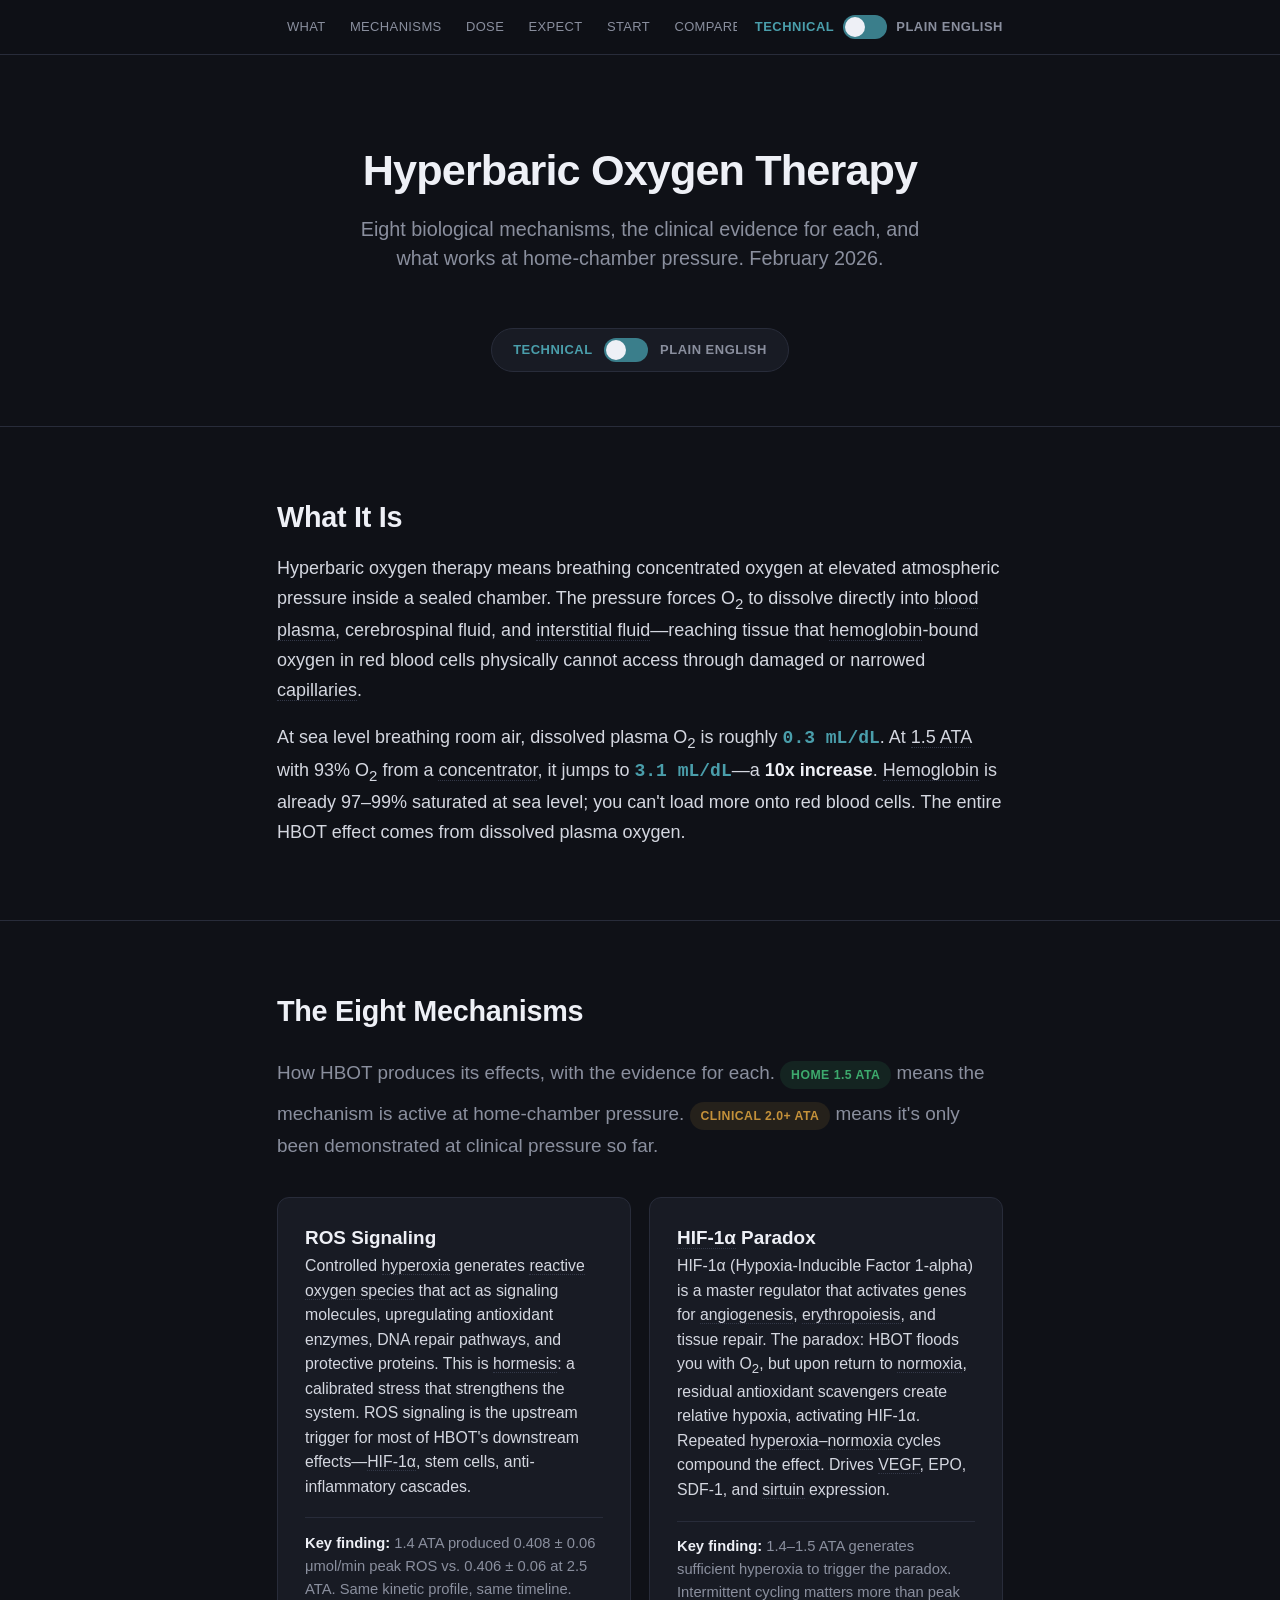
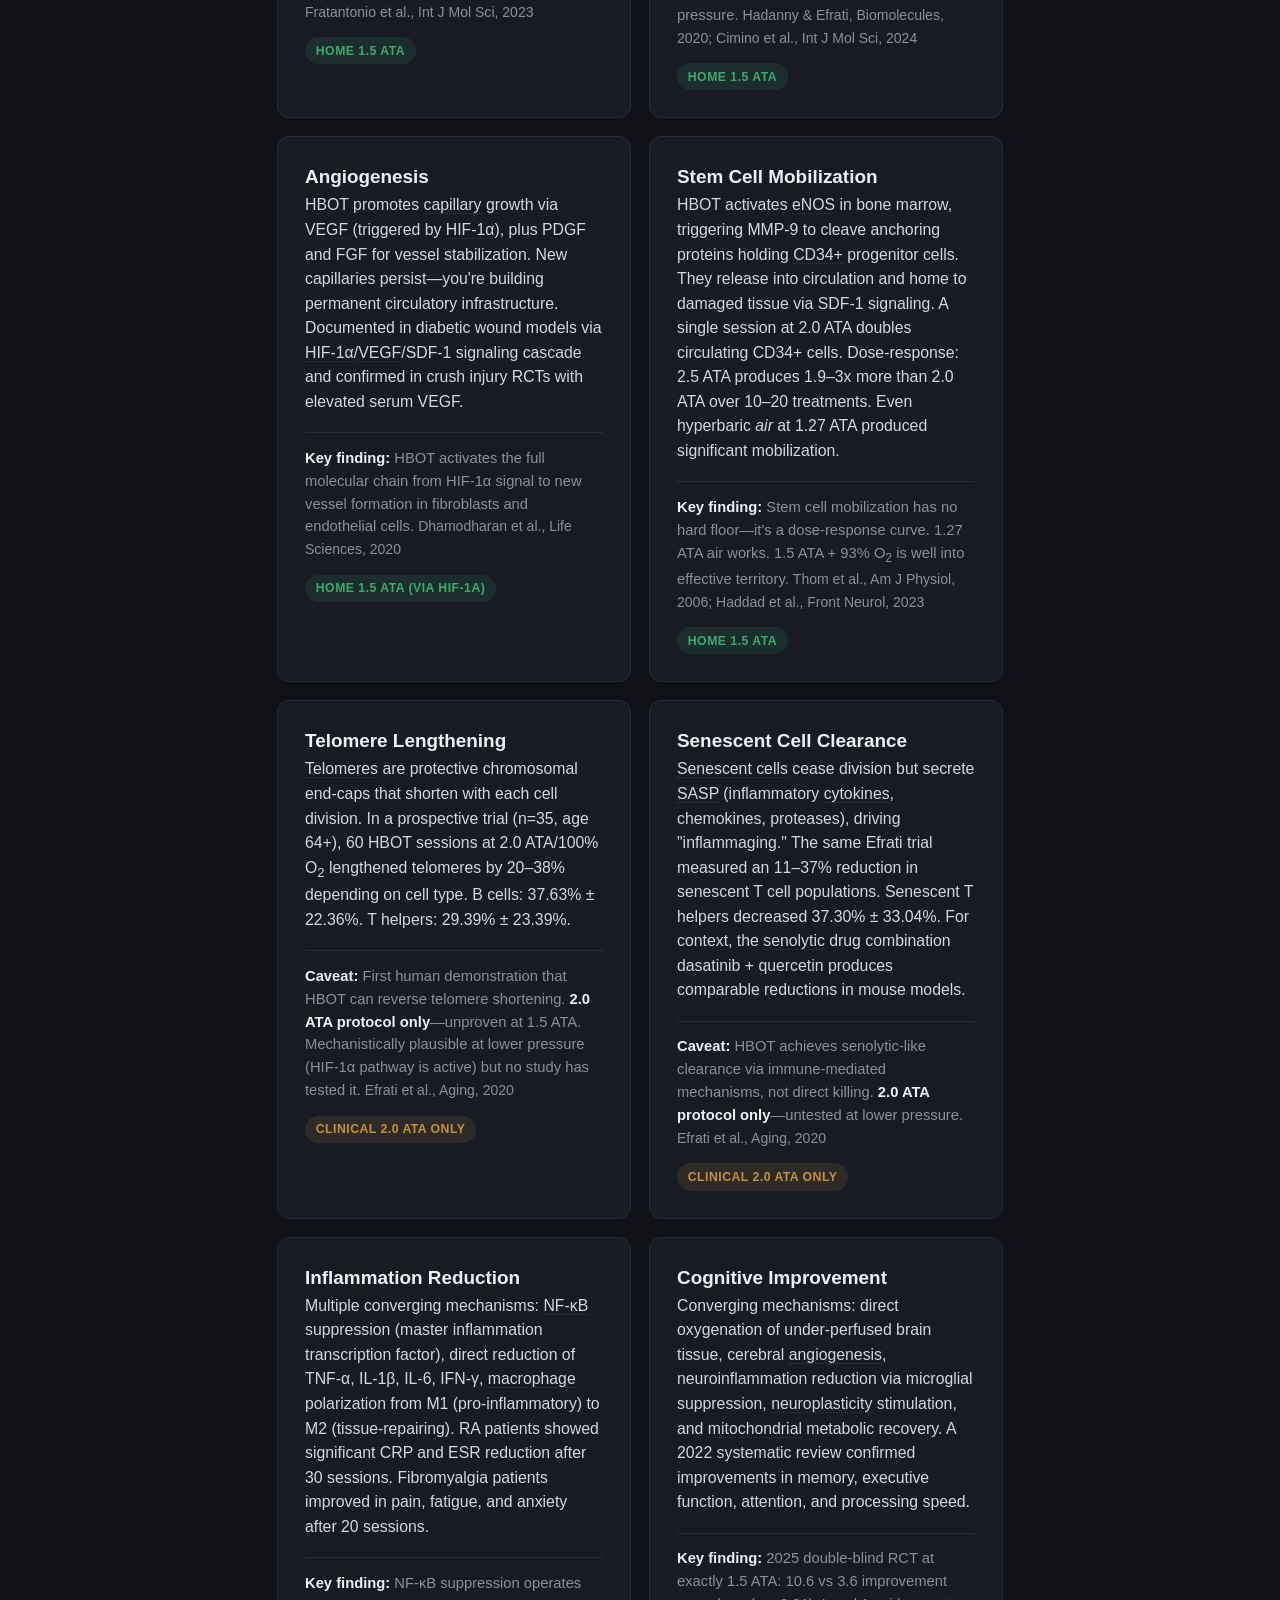
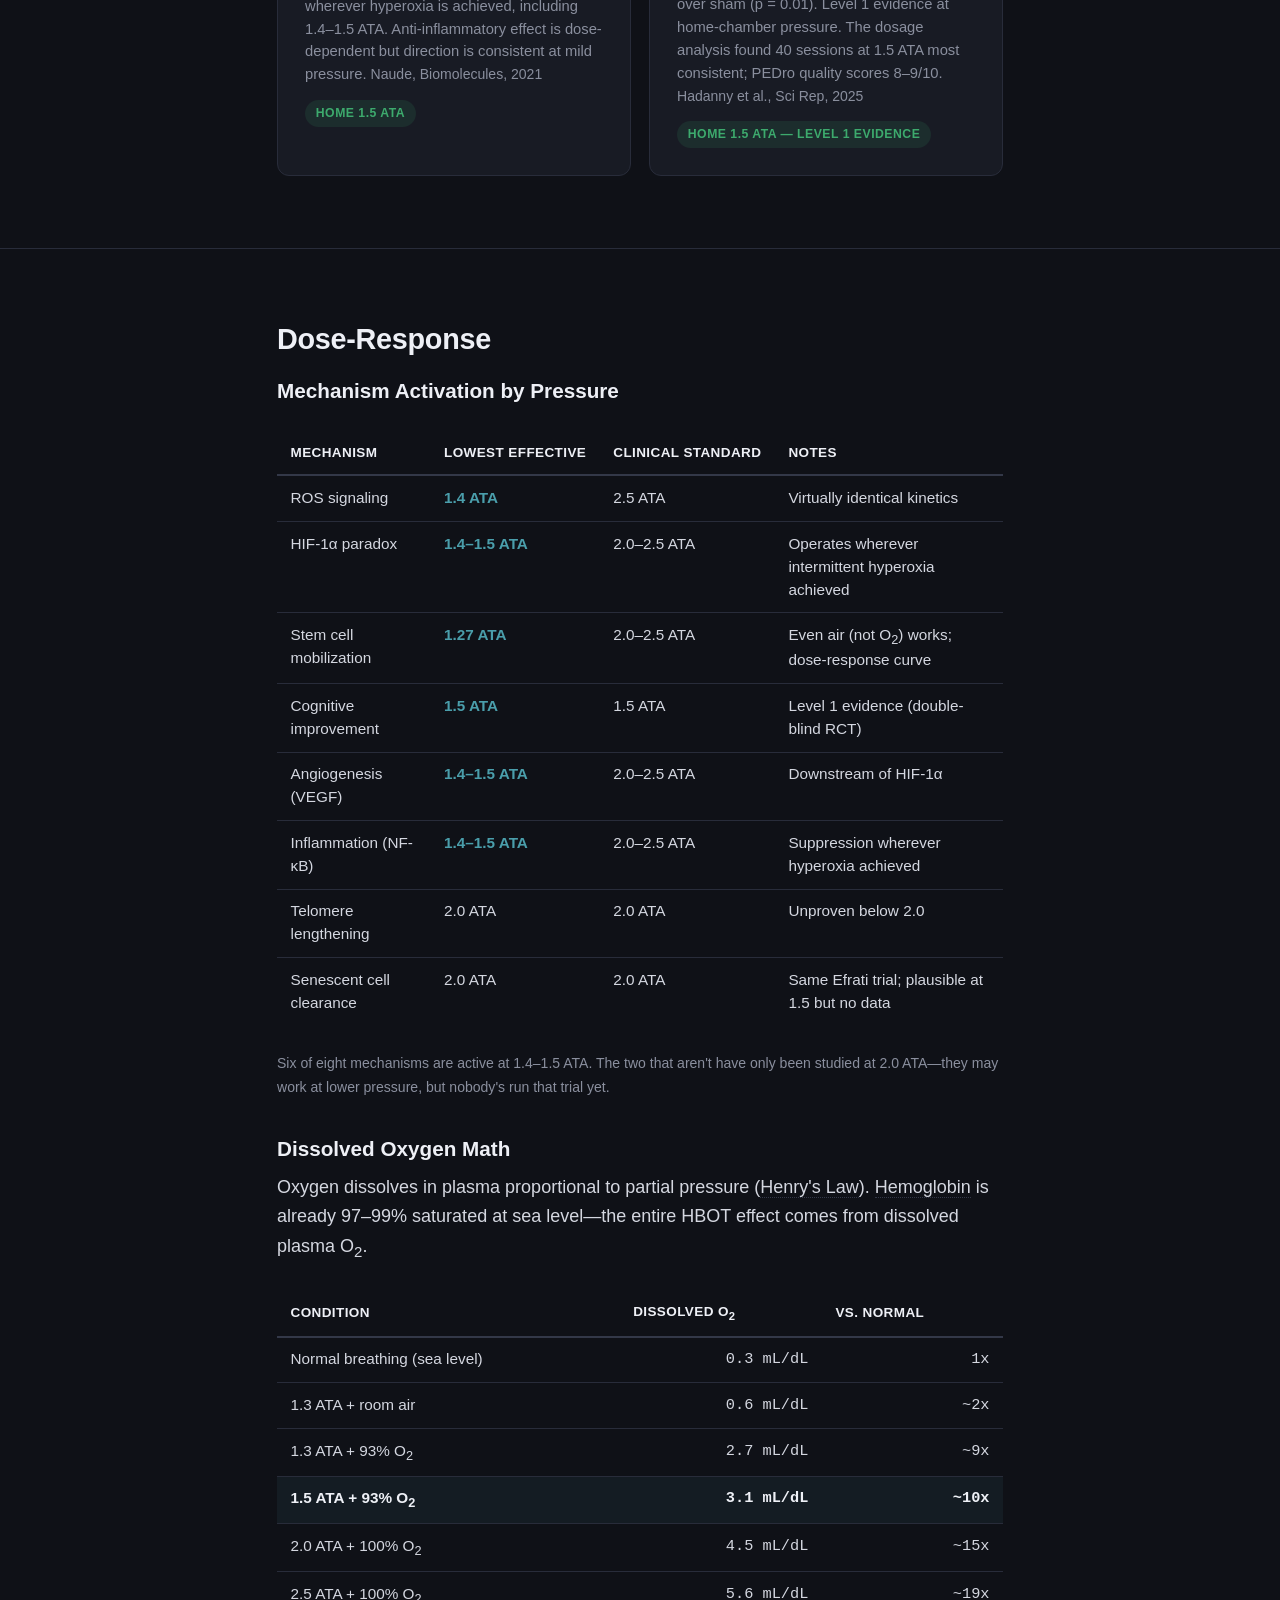
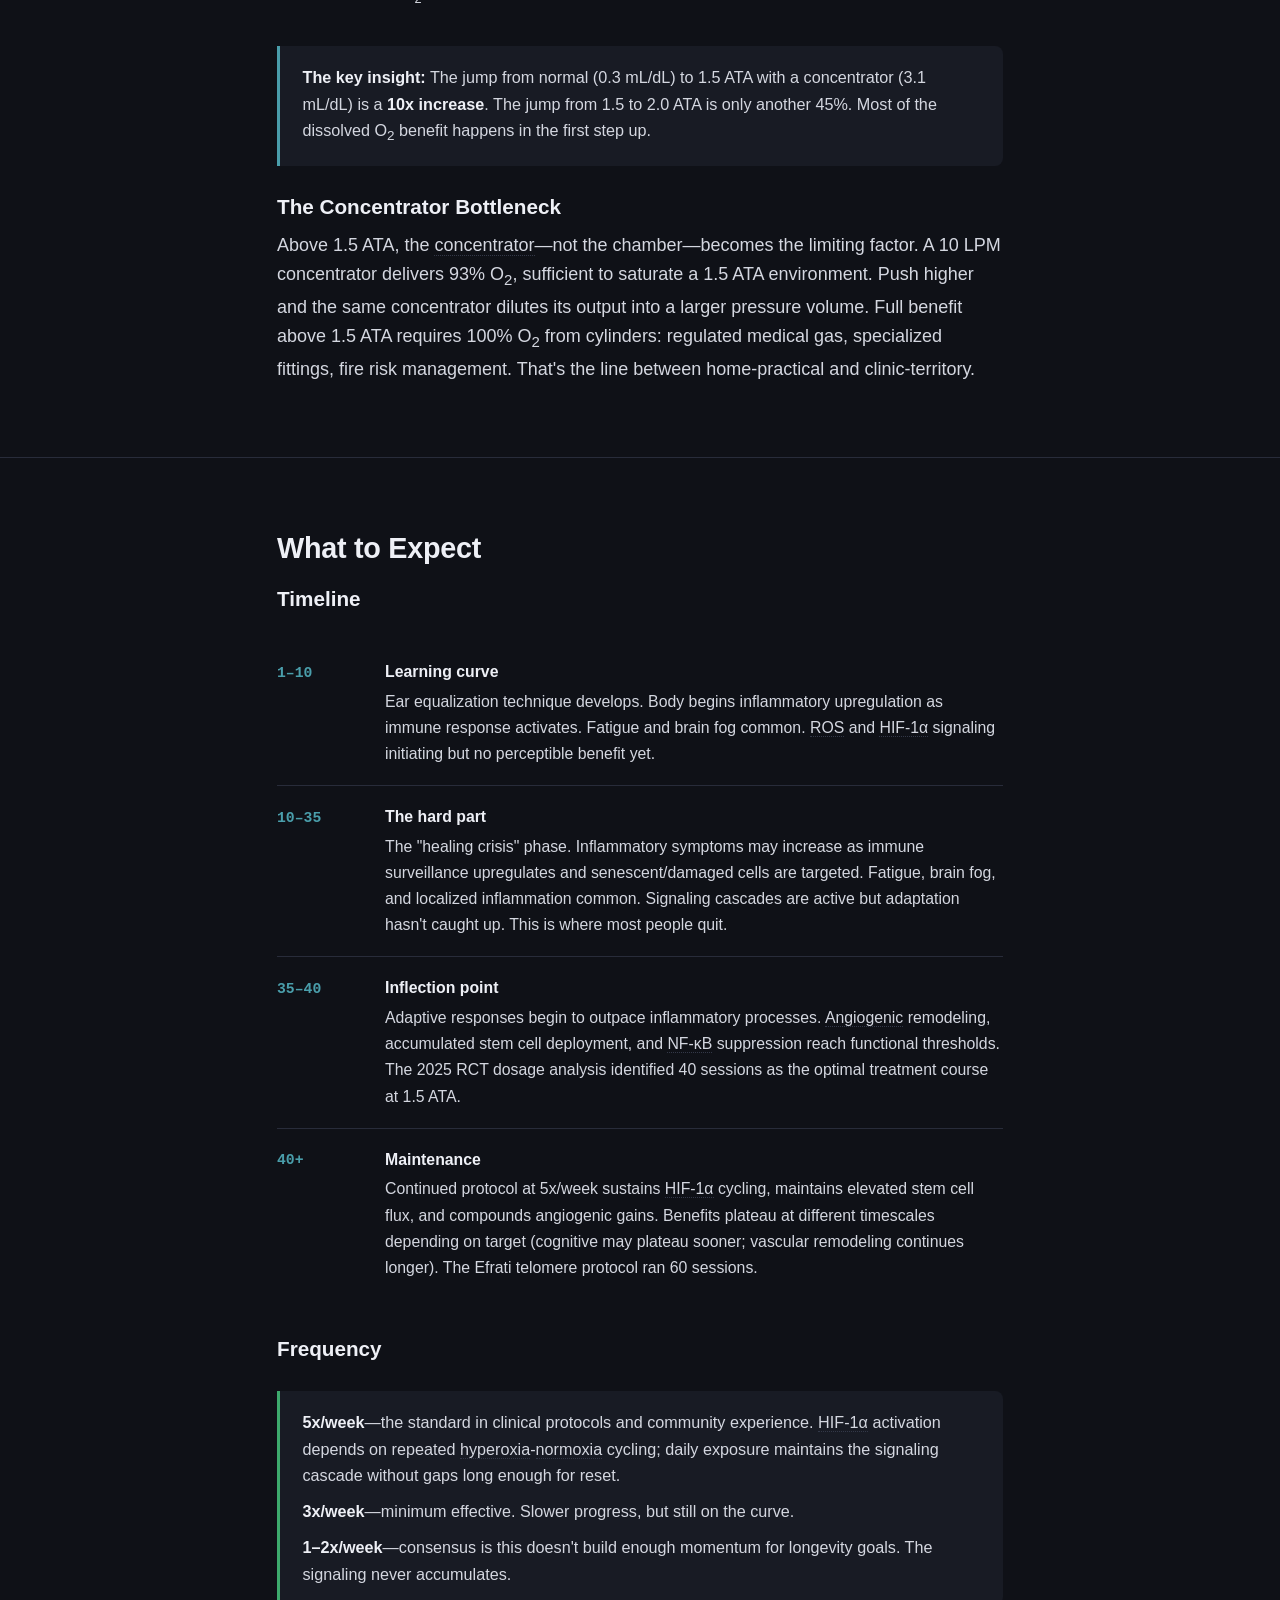
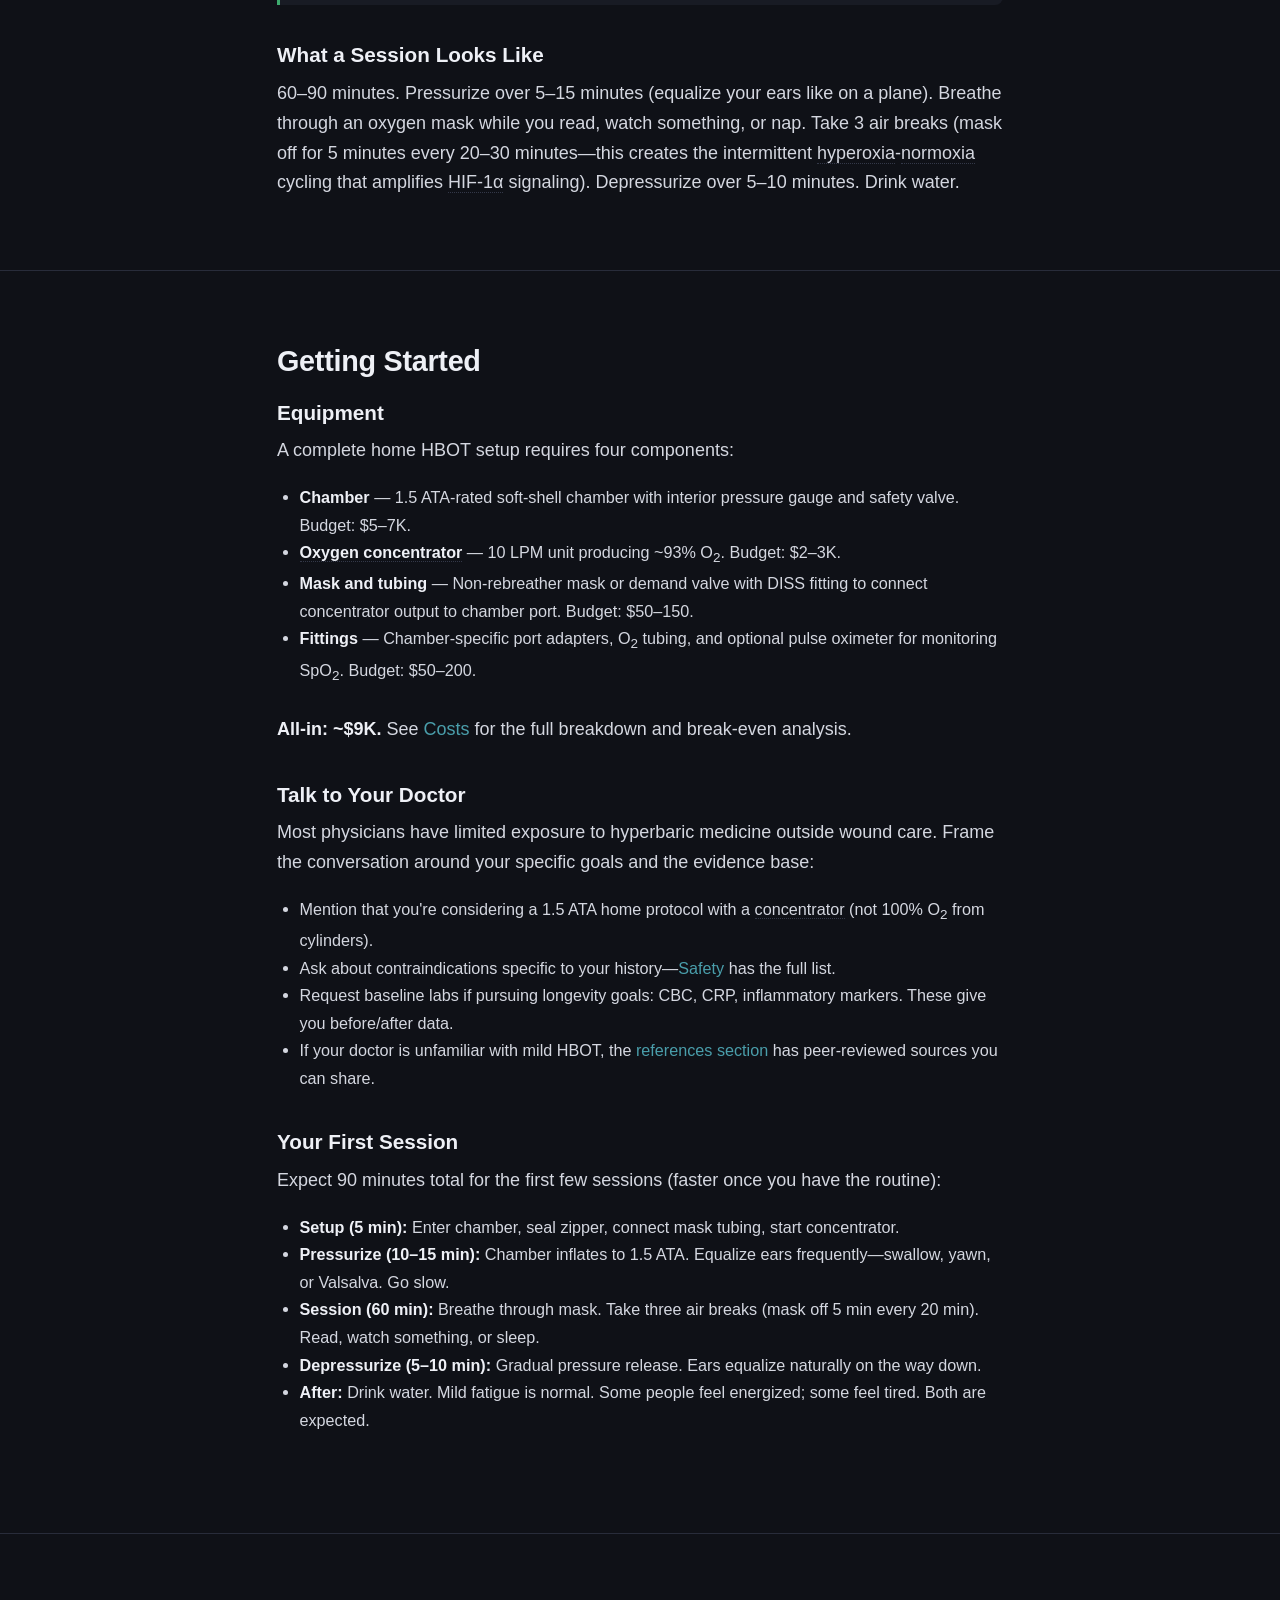
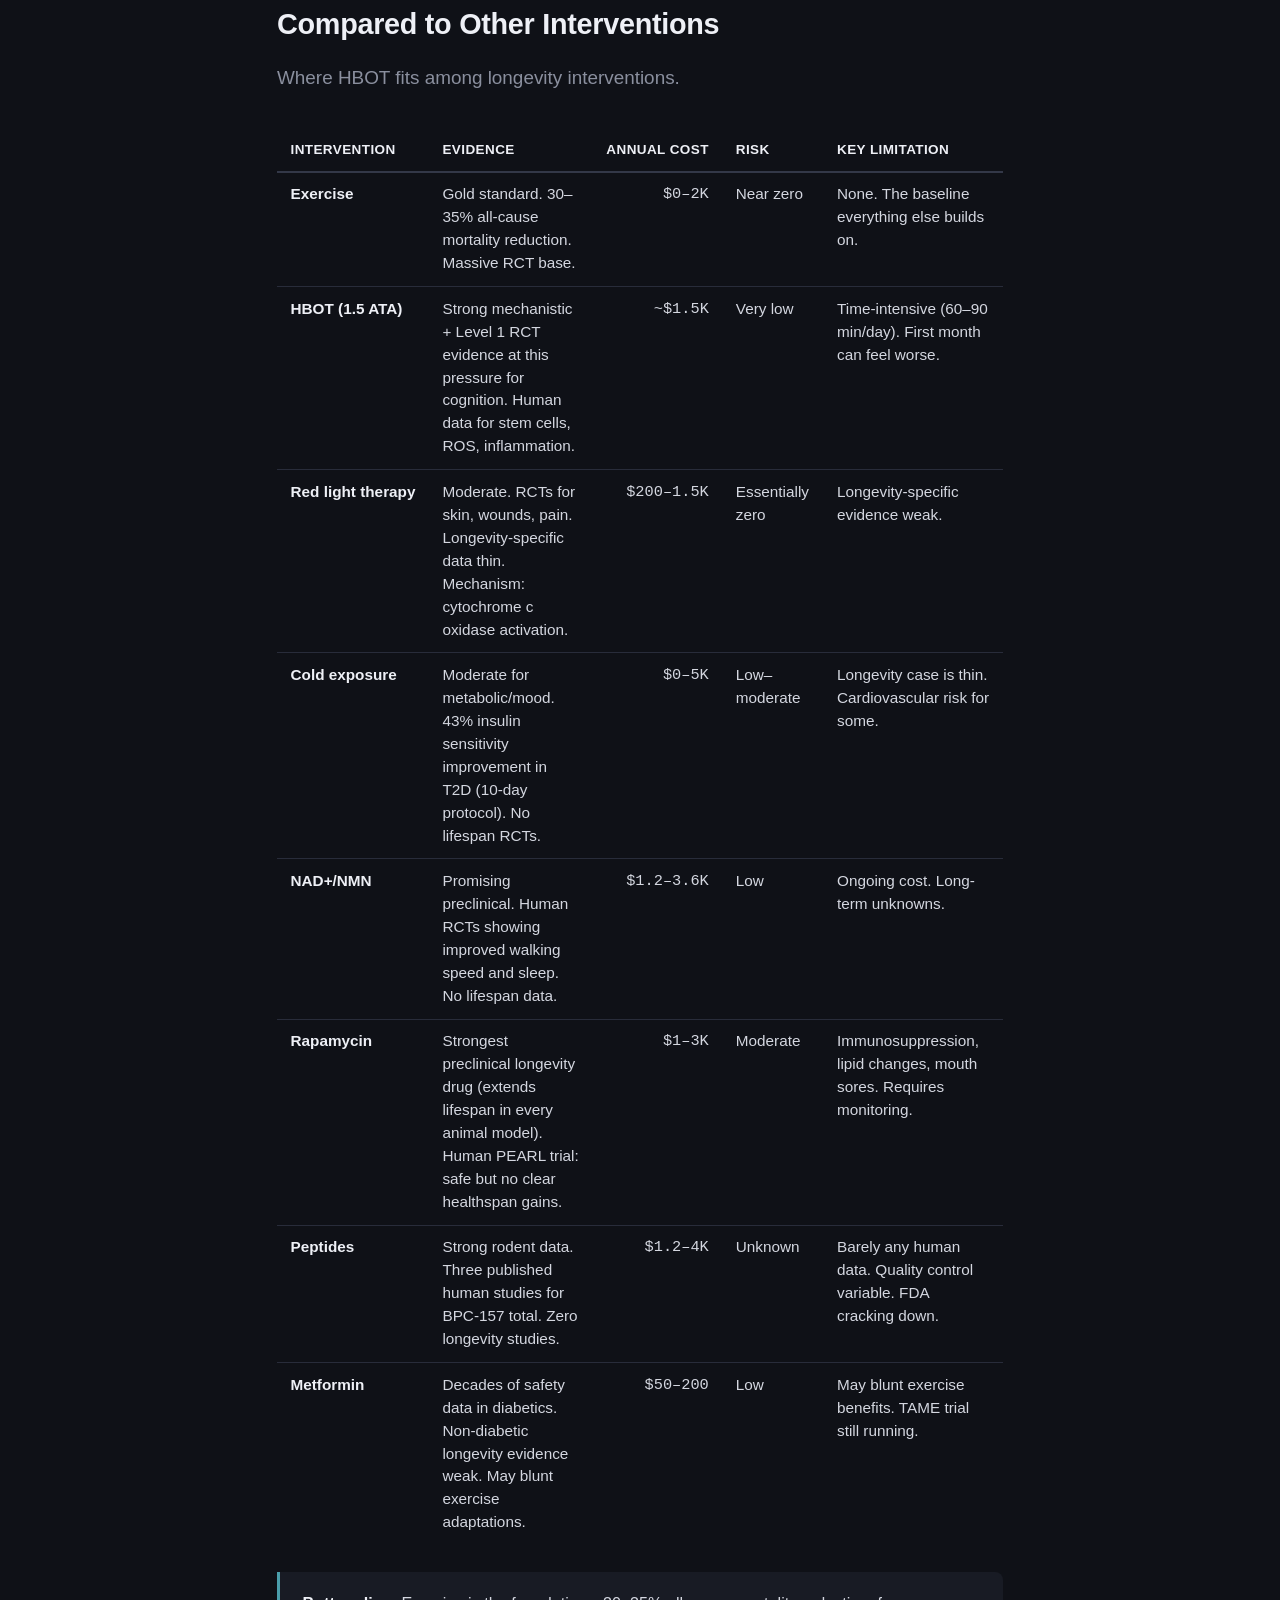
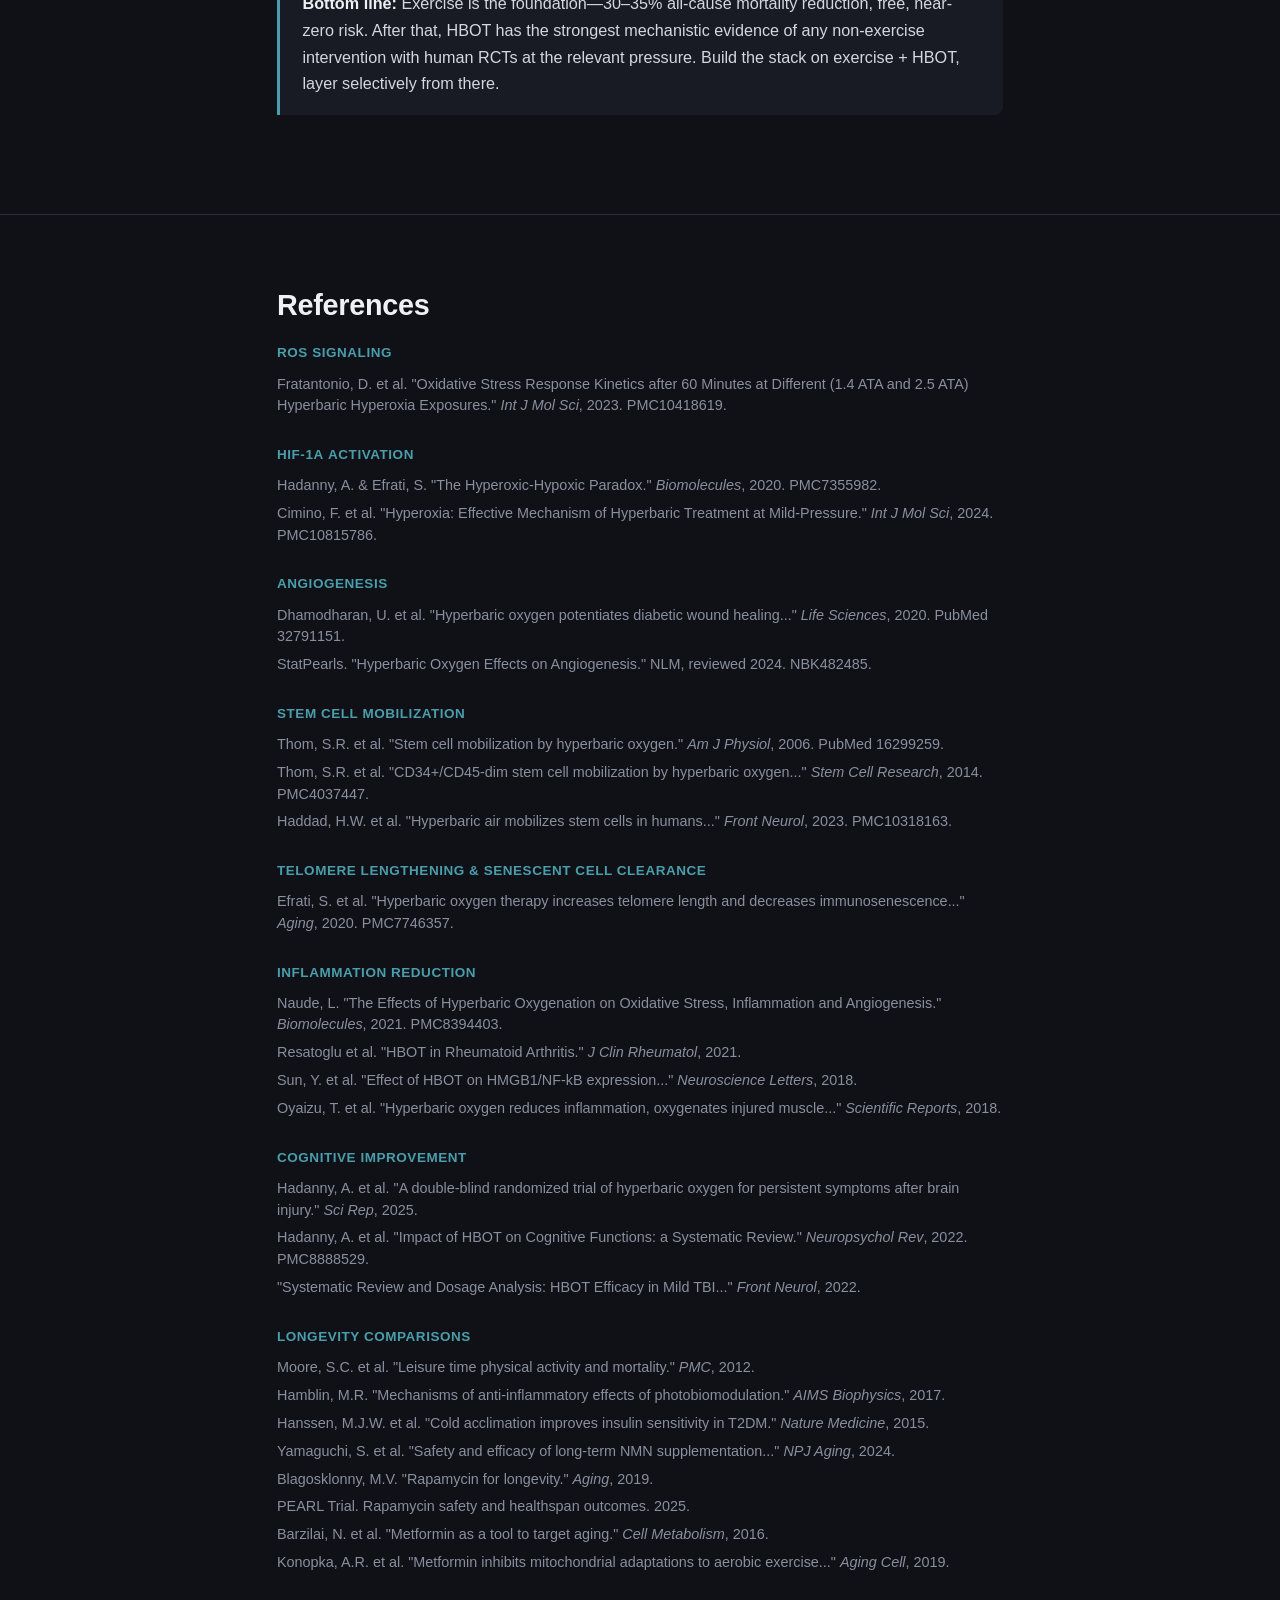
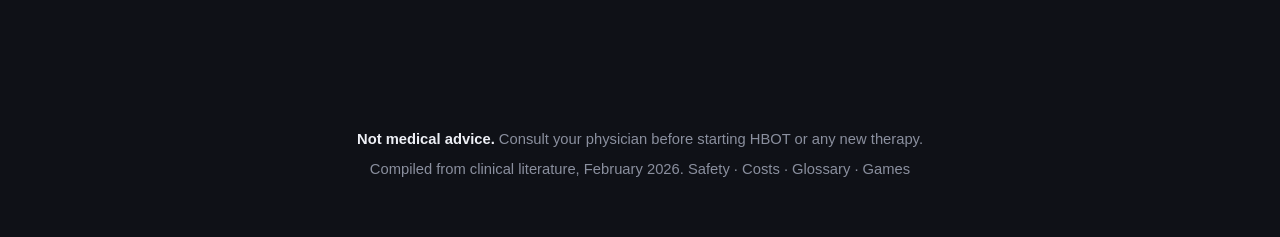
==== commit 0c34d6c9: "Site revision: mobile nav, accessibility, Getting Started, polish - Fix mobile nav: hamburger menu a" ====
--- a/index.html
+++ b/index.html
@@ -4,6 +4,11 @@
 <meta charset="UTF-8">
 <meta name="viewport" content="width=device-width, initial-scale=1.0">
 <title>HBOT Science</title>
+<meta name="description" content="Eight biological mechanisms of hyperbaric oxygen therapy, the clinical evidence for each, and what works at home-chamber pressure.">
+<meta property="og:type" content="website">
+<meta property="og:title" content="HBOT Science">
+<meta property="og:description" content="Eight biological mechanisms of hyperbaric oxygen therapy, the clinical evidence for each, and what works at home-chamber pressure.">
+<meta property="og:url" content="https://hbot.dr34m.life/">
 <link rel="stylesheet" href="style.css">
 </head>
 <body class="mode-technical">
@@ -11,11 +16,13 @@
 <!-- ── Sticky Nav ── -->
 <nav class="sticky-nav">
   <div class="nav-inner">
+    <button class="nav-hamburger" aria-label="Menu" aria-expanded="false">&#9776;</button>
     <div class="nav-links">
       <a href="#what">What</a>
       <a href="#mechanisms">Mechanisms</a>
       <a href="#dose">Dose</a>
       <a href="#expect">Expect</a>
+      <a href="#start">Start</a>
       <a href="#compare">Compare</a>
       <a href="#refs">Refs</a>
       <div class="nav-divider"></div>
@@ -26,9 +33,9 @@
     </div>
     <div class="toggle-wrap" id="nav-toggle">
       <span class="toggle-label active" id="nav-label-tech">Technical</span>
-      <div class="toggle-track technical" id="nav-track">
-        <div class="toggle-knob"></div>
-      </div>
+      <button class="toggle-track technical" id="nav-track" role="switch" aria-checked="true" aria-label="Toggle between Technical and Plain English">
+        <span class="toggle-knob"></span>
+      </button>
       <span class="toggle-label inactive" id="nav-label-plain">Plain English</span>
     </div>
   </div>
@@ -41,9 +48,9 @@
     <p class="subtitle">Eight biological mechanisms, the clinical evidence for each, and what works at home-chamber pressure. February 2026.</p>
     <div class="hero-toggle">
       <span class="toggle-label" id="hero-label-tech">Technical</span>
-      <div class="toggle-track technical" id="hero-track">
-        <div class="toggle-knob"></div>
-      </div>
+      <button class="toggle-track technical" id="hero-track" role="switch" aria-checked="true" aria-label="Toggle between Technical and Plain English">
+        <span class="toggle-knob"></span>
+      </button>
       <span class="toggle-label" id="hero-label-plain">Plain English</span>
     </div>
   </div>
@@ -316,8 +323,8 @@
         <div class="timeline-phase">35&ndash;40</div>
         <div class="timeline-content">
           <strong>Inflection point</strong>
-          <span class="tech">Adaptive responses begin to outpace inflammatory processes. <a class="term" href="glossary.html#angiogenesis">Angiogenic</a> remodeling, accumulated stem cell deployment, and <a class="term" href="glossary.html#nfkb">NF-&kappa;B</a> suppression reach functional thresholds. Commonly cited as the point where subjective benefit becomes apparent.</span>
-          <span class="plain">The corner. New blood vessels have been growing, repair cells have been working, inflammation is coming down. People start noticing they feel better&mdash;clearer thinking, more energy, less pain.</span>
+          <span class="tech">Adaptive responses begin to outpace inflammatory processes. <a class="term" href="glossary.html#angiogenesis">Angiogenic</a> remodeling, accumulated stem cell deployment, and <a class="term" href="glossary.html#nfkb">NF-&kappa;B</a> suppression reach functional thresholds. The 2025 RCT dosage analysis identified 40 sessions as the optimal treatment course at 1.5 ATA.</span>
+          <span class="plain">The corner. New blood vessels have been growing, repair cells have been working, inflammation is coming down. People start noticing they feel better&mdash;clearer thinking, more energy, less pain. The clinical research pinpoints 40 sessions as the sweet spot.</span>
         </div>
       </div>
       <div class="timeline-item">
@@ -339,6 +346,77 @@
 
     <h3 style="margin-top: 2rem;">What a Session Looks Like</h3>
     <p>60&ndash;90 minutes. Pressurize over 5&ndash;15 minutes (equalize your ears like on a plane). Breathe through an oxygen mask while you read, watch something, or nap. Take 3 air breaks (mask off for 5 minutes every 20&ndash;30 minutes<span class="tech">&mdash;this creates the intermittent <a class="term" href="glossary.html#hyperoxia">hyperoxia</a>-<a class="term" href="glossary.html#normoxia">normoxia</a> cycling that amplifies <a class="term" href="glossary.html#hif1a">HIF-1&alpha;</a> signaling</span><span class="plain">&mdash;this on/off pattern amplifies the repair signal</span>). Depressurize over 5&ndash;10 minutes. Drink water.</p>
+  </div>
+</section>
+
+<!-- ── Getting Started ── -->
+<section id="start">
+  <div class="container">
+    <h2>Getting Started</h2>
+
+    <h3>Equipment</h3>
+    <div class="tech">
+      <p>A complete home HBOT setup requires four components:</p>
+      <ul class="content-list">
+        <li><strong>Chamber</strong> &mdash; 1.5 ATA-rated soft-shell chamber with interior pressure gauge and safety valve. Budget: $5&ndash;7K.</li>
+        <li><strong><a class="term" href="glossary.html#concentrator">Oxygen concentrator</a></strong> &mdash; 10 LPM unit producing ~93% O<sub>2</sub>. Budget: $2&ndash;3K.</li>
+        <li><strong>Mask and tubing</strong> &mdash; Non-rebreather mask or demand valve with DISS fitting to connect concentrator output to chamber port. Budget: $50&ndash;150.</li>
+        <li><strong>Fittings</strong> &mdash; Chamber-specific port adapters, O<sub>2</sub> tubing, and optional pulse oximeter for monitoring SpO<sub>2</sub>. Budget: $50&ndash;200.</li>
+      </ul>
+      <p><strong>All-in: ~$9K.</strong> See <a href="costs.html">Costs</a> for the full breakdown and break-even analysis.</p>
+    </div>
+    <div class="plain">
+      <p>You need four things:</p>
+      <ul class="content-list">
+        <li><strong>Chamber</strong> &mdash; A soft-shell chamber rated for 1.5 ATA. This is the big purchase ($5&ndash;7K).</li>
+        <li><strong>Oxygen concentrator</strong> &mdash; A machine that pulls oxygen from room air and concentrates it to ~93%. $2&ndash;3K.</li>
+        <li><strong>Mask and tubing</strong> &mdash; Connects the concentrator to you inside the chamber. $50&ndash;150.</li>
+        <li><strong>Fittings and extras</strong> &mdash; Adapters for your specific chamber, plus optionally a finger pulse oximeter. $50&ndash;200.</li>
+      </ul>
+      <p><strong>Total: about $9K.</strong> See <a href="costs.html">Costs</a> for how fast it pays for itself vs. clinic visits.</p>
+    </div>
+
+    <h3 style="margin-top: 2rem;">Talk to Your Doctor</h3>
+    <div class="tech">
+      <p>Most physicians have limited exposure to hyperbaric medicine outside wound care. Frame the conversation around your specific goals and the evidence base:</p>
+      <ul class="content-list">
+        <li>Mention that you're considering a 1.5 ATA home protocol with a <a class="term" href="glossary.html#concentrator">concentrator</a> (not 100% O<sub>2</sub> from cylinders).</li>
+        <li>Ask about contraindications specific to your history&mdash;<a href="safety.html">Safety</a> has the full list.</li>
+        <li>Request baseline labs if pursuing longevity goals: CBC, CRP, inflammatory markers. These give you before/after data.</li>
+        <li>If your doctor is unfamiliar with mild HBOT, the <a href="#refs">references section</a> has peer-reviewed sources you can share.</li>
+      </ul>
+    </div>
+    <div class="plain">
+      <p>Your doctor may not know much about home HBOT&mdash;it's not widely taught. Here's how to approach it:</p>
+      <ul class="content-list">
+        <li>Explain you're looking at a mild home setup (1.5 ATA), not a clinical chamber with pure oxygen.</li>
+        <li>Ask them to check you for the conditions listed on the <a href="safety.html">Safety</a> page.</li>
+        <li>Request baseline blood work (especially inflammation markers like CRP) so you can track changes.</li>
+        <li>If they want to read the science, point them to the <a href="#refs">references</a>&mdash;it's all peer-reviewed.</li>
+      </ul>
+    </div>
+
+    <h3 style="margin-top: 2rem;">Your First Session</h3>
+    <div class="tech">
+      <p>Expect 90 minutes total for the first few sessions (faster once you have the routine):</p>
+      <ul class="content-list">
+        <li><strong>Setup (5 min):</strong> Enter chamber, seal zipper, connect mask tubing, start concentrator.</li>
+        <li><strong>Pressurize (10&ndash;15 min):</strong> Chamber inflates to 1.5 ATA. Equalize ears frequently&mdash;swallow, yawn, or Valsalva. Go slow.</li>
+        <li><strong>Session (60 min):</strong> Breathe through mask. Take three air breaks (mask off 5 min every 20 min). Read, watch something, or sleep.</li>
+        <li><strong>Depressurize (5&ndash;10 min):</strong> Gradual pressure release. Ears equalize naturally on the way down.</li>
+        <li><strong>After:</strong> Drink water. Mild fatigue is normal. Some people feel energized; some feel tired. Both are expected.</li>
+      </ul>
+    </div>
+    <div class="plain">
+      <p>Your first time takes about 90 minutes. Here's what happens:</p>
+      <ul class="content-list">
+        <li><strong>Get in, seal up (5 min):</strong> Climb in, zip the chamber closed, put on your oxygen mask, turn on the concentrator.</li>
+        <li><strong>Pressure goes up (10&ndash;15 min):</strong> You'll feel it in your ears like on an airplane. Swallow, yawn, or pinch-and-blow. Go slow.</li>
+        <li><strong>Hang out (60 min):</strong> Breathe through the mask. Every 20 minutes, take the mask off for five minutes. Read, watch your phone, or nap.</li>
+        <li><strong>Pressure comes down (5&ndash;10 min):</strong> Gradual release. Ears handle this direction easily.</li>
+        <li><strong>Done:</strong> Drink water. You might feel tired or energized&mdash;both are normal. The tired feeling fades as you get deeper into the protocol.</li>
+      </ul>
+    </div>
   </div>
 </section>
 
@@ -492,55 +570,7 @@
 </footer>
 
 <script src="terms.js"></script>
-<script>
-(function() {
-  var s = localStorage.getItem('hbot-mode');
-  if (s === 'mode-plain' || s === 'mode-technical') document.body.className = s;
-
-  var nt = document.getElementById('nav-track');
-  var nlt = document.getElementById('nav-label-tech');
-  var nlp = document.getElementById('nav-label-plain');
-
-  function tech() { return document.body.classList.contains('mode-technical'); }
-
-  function set(t) {
-    var m = t ? 'mode-technical' : 'mode-plain';
-    document.body.className = m;
-    localStorage.setItem('hbot-mode', m);
-    nt.className = t ? 'toggle-track technical' : 'toggle-track plain';
-    nlt.className = t ? 'toggle-label active' : 'toggle-label inactive';
-    nlp.className = t ? 'toggle-label inactive' : 'toggle-label active';
-    var h = document.getElementById('hero-track');
-    if (h) {
-      h.className = t ? 'toggle-track technical' : 'toggle-track plain';
-      document.getElementById('hero-label-tech').className = t ? 'toggle-label active' : 'toggle-label inactive';
-      document.getElementById('hero-label-plain').className = t ? 'toggle-label inactive' : 'toggle-label active';
-    }
-  }
-
-  set(tech());
-  nt.onclick = function() { set(!tech()); };
-  nlt.onclick = function() { set(true); };
-  nlp.onclick = function() { set(false); };
-
-  var h = document.getElementById('hero-track');
-  if (h) {
-    h.onclick = function() { set(!tech()); };
-    document.getElementById('hero-label-tech').onclick = function() { set(true); };
-    document.getElementById('hero-label-plain').onclick = function() { set(false); };
-  }
-
-  document.querySelectorAll('a[href^="#"]').forEach(function(a) {
-    a.addEventListener('click', function(e) {
-      var el = document.querySelector(this.getAttribute('href'));
-      if (el) {
-        e.preventDefault();
-        window.scrollTo({ top: el.getBoundingClientRect().top + window.pageYOffset - document.querySelector('.sticky-nav').offsetHeight - 16, behavior: 'smooth' });
-      }
-    });
-  });
-})();
-</script>
+<script src="toggle.js"></script>
 
 </body>
 </html>
--- a/style.css
+++ b/style.css
@@ -206,11 +206,13 @@
   width: 44px;
   height: 24px;
   background: var(--border-light);
+  border: none;
   border-radius: 12px;
   position: relative;
   cursor: pointer;
   transition: background 0.2s;
   flex-shrink: 0;
+  padding: 0;
 }
 .toggle-track.technical { background: var(--accent-dim); }
 
@@ -465,6 +467,63 @@
   margin: 0.75rem 0 1.5rem 1.25rem;
   font-size: 0.9rem;
   line-height: 1.7;
+}
+
+/* ── Hamburger Menu ── */
+.nav-hamburger {
+  display: none;
+  background: none;
+  border: none;
+  color: var(--text-muted);
+  font-size: 1.4rem;
+  cursor: pointer;
+  padding: 0.3rem;
+  line-height: 1;
+}
+
+/* ── Page Navigation ── */
+.page-nav {
+  padding: 2rem 0;
+  border-top: 1px solid var(--border);
+}
+.page-nav .container {
+  display: flex;
+  justify-content: space-between;
+}
+.page-nav-link {
+  font-size: 0.9rem;
+  font-weight: 600;
+  color: var(--accent);
+}
+
+/* ── Glossary Search ── */
+.glossary-search {
+  width: 100%;
+  padding: 0.6rem 1rem;
+  font-size: 0.9rem;
+  font-family: var(--font);
+  background: var(--bg-card);
+  border: 1px solid var(--border);
+  border-radius: var(--radius);
+  color: var(--text);
+  outline: none;
+  transition: border-color 0.2s;
+}
+.glossary-search:focus {
+  border-color: var(--accent);
+}
+.glossary-search::placeholder {
+  color: var(--text-muted);
+}
+
+/* ── Focus States ── */
+.nav-links a:focus-visible,
+a.term:focus-visible,
+.toggle-track:focus-visible,
+.nav-hamburger:focus-visible,
+.page-nav-link:focus-visible {
+  outline: 2px solid var(--accent);
+  outline-offset: 2px;
 }
 
 /* ── Footer ── */
@@ -494,6 +553,47 @@
 }
 
 @media (max-width: 480px) {
-  .nav-links { display: none; }
-  .nav-inner { justify-content: center; }
-}
+  .nav-hamburger { display: block; }
+  .nav-links {
+    display: none;
+    flex-direction: column;
+    position: absolute;
+    top: 100%;
+    left: 0;
+    right: 0;
+    background: rgba(15, 17, 23, 0.97);
+    backdrop-filter: blur(12px);
+    -webkit-backdrop-filter: blur(12px);
+    border-bottom: 1px solid var(--border);
+    padding: 0.5rem 1.5rem 1rem;
+    gap: 0.15rem;
+  }
+  .nav-links.open {
+    display: flex;
+  }
+  .nav-links.open a {
+    padding: 0.5rem 0.55rem;
+  }
+  .nav-divider { display: none; }
+  .nav-inner { justify-content: space-between; }
+}
+
+/* ── Print ── */
+@media print {
+  body { background: #fff !important; color: #000 !important; }
+  .sticky-nav, .hero-toggle, .toggle-wrap, .nav-hamburger, .term-popover, .page-nav { display: none !important; }
+  .tech { display: block !important; }
+  .plain { display: none !important; }
+  span.tech { display: inline !important; }
+  span.plain { display: none !important; }
+  a.term { color: inherit; border-bottom: none; }
+  a[href^="http"]:after { content: " (" attr(href) ")"; font-size: 0.8em; color: #555; }
+  section { border-bottom: 1px solid #ccc; }
+  .mech-grid, .cost-grid { grid-template-columns: 1fr; }
+  .mech-card { break-inside: avoid; border: 1px solid #ccc; background: none; }
+  .callout { border-left-color: #888; background: #f5f5f5; }
+  .badge-home { background: #e8f5e9; color: #2e7d32; }
+  .badge-clinical { background: #fff3e0; color: #e65100; }
+  .hero { padding: 2rem 0; }
+  footer { border-top: 1px solid #ccc; }
+}
